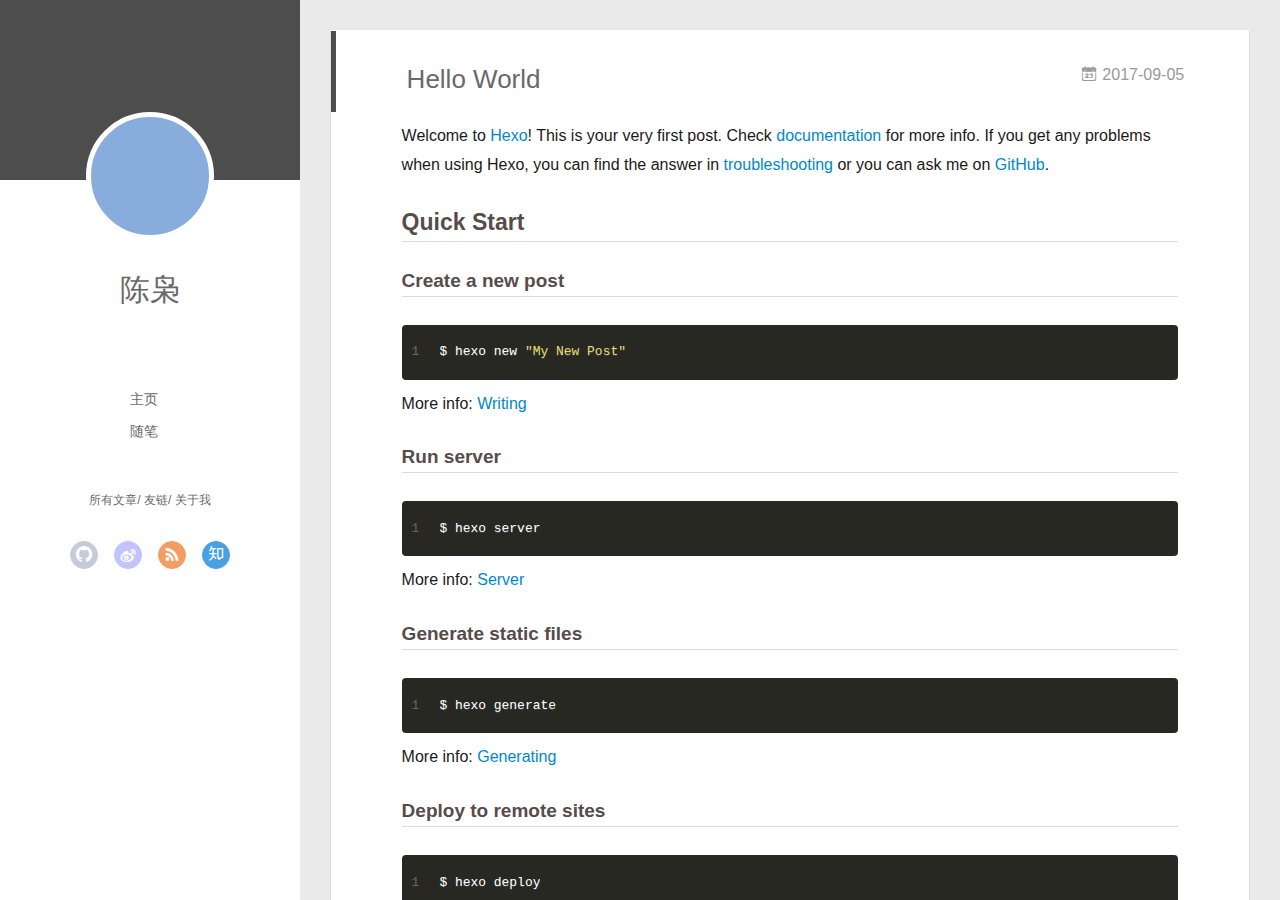
==== index.html @ 520790b5 "Site updated: 2017-09-05 15:45:28" ====
<!DOCTYPE html>
<html>
<head>
  <meta charset="utf-8">
  
  <meta name="renderer" content="webkit">
  <meta http-equiv="X-UA-Compatible" content="IE=edge" >
  <link rel="dns-prefetch" href="http://yoursite.com">
  <title>chenx</title>
  <meta name="viewport" content="width=device-width, initial-scale=1, maximum-scale=1">
  <meta name="description" content="我觉得陈其应该是一个孤儿吧">
<meta property="og:type" content="website">
<meta property="og:title" content="chenx">
<meta property="og:url" content="http://yoursite.com/index.html">
<meta property="og:site_name" content="chenx">
<meta property="og:description" content="我觉得陈其应该是一个孤儿吧">
<meta property="og:locale" content="zh-Hans">
<meta name="twitter:card" content="summary">
<meta name="twitter:title" content="chenx">
<meta name="twitter:description" content="我觉得陈其应该是一个孤儿吧">
  
    <link rel="alternative" href="/atom.xml" title="chenx" type="application/atom+xml">
  
  
    <link rel="icon" href="/favicon.png">
  
  <link rel="stylesheet" type="text/css" href="/./main.507b3a.css">
  <style type="text/css">
  
    #container.show {
      background: linear-gradient(200deg,#a0cfe4,#e8c37e);
    }
  </style>
  

  

</head>

<body>
  <div id="container" q-class="show:isCtnShow">
    <canvas id="anm-canvas" class="anm-canvas"></canvas>
    <div class="left-col" q-class="show:isShow">
      
<div class="overlay" style="background: #4d4d4d"></div>
<div class="intrude-less">
	<header id="header" class="inner">
		<a href="" class="profilepic">
			<img src="" class="js-avatar">
		</a>
		<hgroup>
		  <h1 class="header-author"><a href="">陈枭</a></h1>
		</hgroup>
		

		<nav class="header-menu">
			<ul>
			
				<li><a href="/">主页</a></li>
	        
				<li><a href="/tags/随笔/">随笔</a></li>
	        
			</ul>
		</nav>
		<nav class="header-smart-menu">
    		
    			
    			<a q-on="click: openSlider(e, 'innerArchive')" href="javascript:void(0)">所有文章</a>
    			
            
    			
    			<a q-on="click: openSlider(e, 'friends')" href="javascript:void(0)">友链</a>
    			
            
    			
    			<a q-on="click: openSlider(e, 'aboutme')" href="javascript:void(0)">关于我</a>
    			
            
		</nav>
		<nav class="header-nav">
			<div class="social">
				
					<a class="github" target="_blank" href="#" title="github"><i class="icon-github"></i></a>
		        
					<a class="weibo" target="_blank" href="#" title="weibo"><i class="icon-weibo"></i></a>
		        
					<a class="rss" target="_blank" href="#" title="rss"><i class="icon-rss"></i></a>
		        
					<a class="zhihu" target="_blank" href="#" title="zhihu"><i class="icon-zhihu"></i></a>
		        
			</div>
		</nav>
	</header>		
</div>

    </div>
    <div class="mid-col" q-class="show:isShow,hide:isShow|isFalse">
      
<nav id="mobile-nav">
  	<div class="overlay js-overlay" style="background: #4d4d4d"></div>
	<div class="btnctn js-mobile-btnctn">
  		<div class="slider-trigger list" q-on="click: openSlider(e)"><i class="icon icon-sort"></i></div>
	</div>
	<div class="intrude-less">
		<header id="header" class="inner">
			<div class="profilepic">
				<img src="" class="js-avatar">
			</div>
			<hgroup>
			  <h1 class="header-author js-header-author">陈枭</h1>
			</hgroup>
			
			
			
				
			
				
			
			
			
			<nav class="header-nav">
				<div class="social">
					
						<a class="github" target="_blank" href="#" title="github"><i class="icon-github"></i></a>
			        
						<a class="weibo" target="_blank" href="#" title="weibo"><i class="icon-weibo"></i></a>
			        
						<a class="rss" target="_blank" href="#" title="rss"><i class="icon-rss"></i></a>
			        
						<a class="zhihu" target="_blank" href="#" title="zhihu"><i class="icon-zhihu"></i></a>
			        
				</div>
			</nav>

			<nav class="header-menu js-header-menu">
				<ul style="width: 50%">
				
				
					<li style="width: 50%"><a href="/">主页</a></li>
		        
					<li style="width: 50%"><a href="/tags/随笔/">随笔</a></li>
		        
				</ul>
			</nav>
		</header>				
	</div>
	<div class="mobile-mask" style="display:none" q-show="isShow"></div>
</nav>

      <div id="wrapper" class="body-wrap">
        <div class="menu-l">
          <div class="canvas-wrap">
            <canvas data-colors="#eaeaea" data-sectionHeight="100" data-contentId="js-content" id="myCanvas1" class="anm-canvas"></canvas>
          </div>
          <div id="js-content" class="content-ll">
            
  
    <article id="post-hello-world" class="article article-type-post  article-index" itemscope itemprop="blogPost">
  <div class="article-inner">
    
      <header class="article-header">
        
  
    <h1 itemprop="name">
      <a class="article-title" href="/2017/09/05/hello-world/">Hello World</a>
    </h1>
  

        
        <a href="/2017/09/05/hello-world/" class="archive-article-date">
  	<time datetime="2017-09-05T05:32:25.807Z" itemprop="datePublished"><i class="icon-calendar icon"></i>2017-09-05</time>
</a>
        
      </header>
    
    <div class="article-entry" itemprop="articleBody">
      
        <p>Welcome to <a href="https://hexo.io/" target="_blank" rel="external">Hexo</a>! This is your very first post. Check <a href="https://hexo.io/docs/" target="_blank" rel="external">documentation</a> for more info. If you get any problems when using Hexo, you can find the answer in <a href="https://hexo.io/docs/troubleshooting.html" target="_blank" rel="external">troubleshooting</a> or you can ask me on <a href="https://github.com/hexojs/hexo/issues" target="_blank" rel="external">GitHub</a>.</p>
<h2 id="Quick-Start"><a href="#Quick-Start" class="headerlink" title="Quick Start"></a>Quick Start</h2><h3 id="Create-a-new-post"><a href="#Create-a-new-post" class="headerlink" title="Create a new post"></a>Create a new post</h3><figure class="highlight bash"><table><tr><td class="gutter"><pre><div class="line">1</div></pre></td><td class="code"><pre><div class="line">$ hexo new <span class="string">"My New Post"</span></div></pre></td></tr></table></figure>
<p>More info: <a href="https://hexo.io/docs/writing.html" target="_blank" rel="external">Writing</a></p>
<h3 id="Run-server"><a href="#Run-server" class="headerlink" title="Run server"></a>Run server</h3><figure class="highlight bash"><table><tr><td class="gutter"><pre><div class="line">1</div></pre></td><td class="code"><pre><div class="line">$ hexo server</div></pre></td></tr></table></figure>
<p>More info: <a href="https://hexo.io/docs/server.html" target="_blank" rel="external">Server</a></p>
<h3 id="Generate-static-files"><a href="#Generate-static-files" class="headerlink" title="Generate static files"></a>Generate static files</h3><figure class="highlight bash"><table><tr><td class="gutter"><pre><div class="line">1</div></pre></td><td class="code"><pre><div class="line">$ hexo generate</div></pre></td></tr></table></figure>
<p>More info: <a href="https://hexo.io/docs/generating.html" target="_blank" rel="external">Generating</a></p>
<h3 id="Deploy-to-remote-sites"><a href="#Deploy-to-remote-sites" class="headerlink" title="Deploy to remote sites"></a>Deploy to remote sites</h3><figure class="highlight bash"><table><tr><td class="gutter"><pre><div class="line">1</div></pre></td><td class="code"><pre><div class="line">$ hexo deploy</div></pre></td></tr></table></figure>
<p>More info: <a href="https://hexo.io/docs/deployment.html" target="_blank" rel="external">Deployment</a></p>

      

      
    </div>
    <div class="article-info article-info-index">
      
      
      

      
        <p class="article-more-link">
          <a class="article-more-a" href="/2017/09/05/hello-world/">展开全文 >></a>
        </p>
      

      
      <div class="clearfix"></div>
    </div>
  </div>
</article>

<aside class="wrap-side-operation">
    <div class="mod-side-operation">
        
        <div class="jump-container" id="js-jump-container" style="display:none;">
            <a href="javascript:void(0)" class="mod-side-operation__jump-to-top">
                <i class="icon-font icon-back"></i>
            </a>
            <div id="js-jump-plan-container" class="jump-plan-container" style="top: -11px;">
                <i class="icon-font icon-plane jump-plane"></i>
            </div>
        </div>
        
        
    </div>
</aside>




  
  


          </div>
        </div>
      </div>
      <footer id="footer">
  <div class="outer">
    <div id="footer-info">
    	<div class="footer-left">
    		&copy; 2017 陈枭
    	</div>
      	<div class="footer-right">
      		<a href="http://hexo.io/" target="_blank">Hexo</a>  Theme <a href="https://github.com/litten/hexo-theme-yilia" target="_blank">Yilia</a> by Litten
      	</div>
    </div>
  </div>
</footer>
    </div>
    <script>
	var yiliaConfig = {
		mathjax: false,
		isHome: true,
		isPost: false,
		isArchive: false,
		isTag: false,
		isCategory: false,
		open_in_new: false,
		toc_hide_index: true,
		root: "/",
		innerArchive: true,
		showTags: false
	}
</script>

<script>!function(t){function n(e){if(r[e])return r[e].exports;var i=r[e]={exports:{},id:e,loaded:!1};return t[e].call(i.exports,i,i.exports,n),i.loaded=!0,i.exports}var r={};n.m=t,n.c=r,n.p="./",n(0)}([function(t,n,r){r(195),t.exports=r(191)},function(t,n,r){var e=r(3),i=r(52),o=r(27),u=r(28),c=r(53),f="prototype",a=function(t,n,r){var s,l,h,v,p=t&a.F,d=t&a.G,y=t&a.S,g=t&a.P,b=t&a.B,m=d?e:y?e[n]||(e[n]={}):(e[n]||{})[f],x=d?i:i[n]||(i[n]={}),w=x[f]||(x[f]={});d&&(r=n);for(s in r)l=!p&&m&&void 0!==m[s],h=(l?m:r)[s],v=b&&l?c(h,e):g&&"function"==typeof h?c(Function.call,h):h,m&&u(m,s,h,t&a.U),x[s]!=h&&o(x,s,v),g&&w[s]!=h&&(w[s]=h)};e.core=i,a.F=1,a.G=2,a.S=4,a.P=8,a.B=16,a.W=32,a.U=64,a.R=128,t.exports=a},function(t,n,r){var e=r(6);t.exports=function(t){if(!e(t))throw TypeError(t+" is not an object!");return t}},function(t,n){var r=t.exports="undefined"!=typeof window&&window.Math==Math?window:"undefined"!=typeof self&&self.Math==Math?self:Function("return this")();"number"==typeof __g&&(__g=r)},function(t,n){t.exports=function(t){try{return!!t()}catch(t){return!0}}},function(t,n){var r=t.exports="undefined"!=typeof window&&window.Math==Math?window:"undefined"!=typeof self&&self.Math==Math?self:Function("return this")();"number"==typeof __g&&(__g=r)},function(t,n){t.exports=function(t){return"object"==typeof t?null!==t:"function"==typeof t}},function(t,n,r){var e=r(126)("wks"),i=r(76),o=r(3).Symbol,u="function"==typeof o;(t.exports=function(t){return e[t]||(e[t]=u&&o[t]||(u?o:i)("Symbol."+t))}).store=e},function(t,n){var r={}.hasOwnProperty;t.exports=function(t,n){return r.call(t,n)}},function(t,n,r){var e=r(94),i=r(33);t.exports=function(t){return e(i(t))}},function(t,n,r){t.exports=!r(4)(function(){return 7!=Object.defineProperty({},"a",{get:function(){return 7}}).a})},function(t,n,r){var e=r(2),i=r(167),o=r(50),u=Object.defineProperty;n.f=r(10)?Object.defineProperty:function(t,n,r){if(e(t),n=o(n,!0),e(r),i)try{return u(t,n,r)}catch(t){}if("get"in r||"set"in r)throw TypeError("Accessors not supported!");return"value"in r&&(t[n]=r.value),t}},function(t,n,r){t.exports=!r(18)(function(){return 7!=Object.defineProperty({},"a",{get:function(){return 7}}).a})},function(t,n,r){var e=r(14),i=r(22);t.exports=r(12)?function(t,n,r){return e.f(t,n,i(1,r))}:function(t,n,r){return t[n]=r,t}},function(t,n,r){var e=r(20),i=r(58),o=r(42),u=Object.defineProperty;n.f=r(12)?Object.defineProperty:function(t,n,r){if(e(t),n=o(n,!0),e(r),i)try{return u(t,n,r)}catch(t){}if("get"in r||"set"in r)throw TypeError("Accessors not supported!");return"value"in r&&(t[n]=r.value),t}},function(t,n,r){var e=r(40)("wks"),i=r(23),o=r(5).Symbol,u="function"==typeof o;(t.exports=function(t){return e[t]||(e[t]=u&&o[t]||(u?o:i)("Symbol."+t))}).store=e},function(t,n,r){var e=r(67),i=Math.min;t.exports=function(t){return t>0?i(e(t),9007199254740991):0}},function(t,n,r){var e=r(46);t.exports=function(t){return Object(e(t))}},function(t,n){t.exports=function(t){try{return!!t()}catch(t){return!0}}},function(t,n,r){var e=r(63),i=r(34);t.exports=Object.keys||function(t){return e(t,i)}},function(t,n,r){var e=r(21);t.exports=function(t){if(!e(t))throw TypeError(t+" is not an object!");return t}},function(t,n){t.exports=function(t){return"object"==typeof t?null!==t:"function"==typeof t}},function(t,n){t.exports=function(t,n){return{enumerable:!(1&t),configurable:!(2&t),writable:!(4&t),value:n}}},function(t,n){var r=0,e=Math.random();t.exports=function(t){return"Symbol(".concat(void 0===t?"":t,")_",(++r+e).toString(36))}},function(t,n){var r={}.hasOwnProperty;t.exports=function(t,n){return r.call(t,n)}},function(t,n){var r=t.exports={version:"2.4.0"};"number"==typeof __e&&(__e=r)},function(t,n){t.exports=function(t){if("function"!=typeof t)throw TypeError(t+" is not a function!");return t}},function(t,n,r){var e=r(11),i=r(66);t.exports=r(10)?function(t,n,r){return e.f(t,n,i(1,r))}:function(t,n,r){return t[n]=r,t}},function(t,n,r){var e=r(3),i=r(27),o=r(24),u=r(76)("src"),c="toString",f=Function[c],a=(""+f).split(c);r(52).inspectSource=function(t){return f.call(t)},(t.exports=function(t,n,r,c){var f="function"==typeof r;f&&(o(r,"name")||i(r,"name",n)),t[n]!==r&&(f&&(o(r,u)||i(r,u,t[n]?""+t[n]:a.join(String(n)))),t===e?t[n]=r:c?t[n]?t[n]=r:i(t,n,r):(delete t[n],i(t,n,r)))})(Function.prototype,c,function(){return"function"==typeof this&&this[u]||f.call(this)})},function(t,n,r){var e=r(1),i=r(4),o=r(46),u=function(t,n,r,e){var i=String(o(t)),u="<"+n;return""!==r&&(u+=" "+r+'="'+String(e).replace(/"/g,"&quot;")+'"'),u+">"+i+"</"+n+">"};t.exports=function(t,n){var r={};r[t]=n(u),e(e.P+e.F*i(function(){var n=""[t]('"');return n!==n.toLowerCase()||n.split('"').length>3}),"String",r)}},function(t,n,r){var e=r(115),i=r(46);t.exports=function(t){return e(i(t))}},function(t,n,r){var e=r(116),i=r(66),o=r(30),u=r(50),c=r(24),f=r(167),a=Object.getOwnPropertyDescriptor;n.f=r(10)?a:function(t,n){if(t=o(t),n=u(n,!0),f)try{return a(t,n)}catch(t){}if(c(t,n))return i(!e.f.call(t,n),t[n])}},function(t,n,r){var e=r(24),i=r(17),o=r(145)("IE_PROTO"),u=Object.prototype;t.exports=Object.getPrototypeOf||function(t){return t=i(t),e(t,o)?t[o]:"function"==typeof t.constructor&&t instanceof t.constructor?t.constructor.prototype:t instanceof Object?u:null}},function(t,n){t.exports=function(t){if(void 0==t)throw TypeError("Can't call method on  "+t);return t}},function(t,n){t.exports="constructor,hasOwnProperty,isPrototypeOf,propertyIsEnumerable,toLocaleString,toString,valueOf".split(",")},function(t,n){t.exports={}},function(t,n){t.exports=!0},function(t,n){n.f={}.propertyIsEnumerable},function(t,n,r){var e=r(14).f,i=r(8),o=r(15)("toStringTag");t.exports=function(t,n,r){t&&!i(t=r?t:t.prototype,o)&&e(t,o,{configurable:!0,value:n})}},function(t,n,r){var e=r(40)("keys"),i=r(23);t.exports=function(t){return e[t]||(e[t]=i(t))}},function(t,n,r){var e=r(5),i="__core-js_shared__",o=e[i]||(e[i]={});t.exports=function(t){return o[t]||(o[t]={})}},function(t,n){var r=Math.ceil,e=Math.floor;t.exports=function(t){return isNaN(t=+t)?0:(t>0?e:r)(t)}},function(t,n,r){var e=r(21);t.exports=function(t,n){if(!e(t))return t;var r,i;if(n&&"function"==typeof(r=t.toString)&&!e(i=r.call(t)))return i;if("function"==typeof(r=t.valueOf)&&!e(i=r.call(t)))return i;if(!n&&"function"==typeof(r=t.toString)&&!e(i=r.call(t)))return i;throw TypeError("Can't convert object to primitive value")}},function(t,n,r){var e=r(5),i=r(25),o=r(36),u=r(44),c=r(14).f;t.exports=function(t){var n=i.Symbol||(i.Symbol=o?{}:e.Symbol||{});"_"==t.charAt(0)||t in n||c(n,t,{value:u.f(t)})}},function(t,n,r){n.f=r(15)},function(t,n){var r={}.toString;t.exports=function(t){return r.call(t).slice(8,-1)}},function(t,n){t.exports=function(t){if(void 0==t)throw TypeError("Can't call method on  "+t);return t}},function(t,n,r){var e=r(4);t.exports=function(t,n){return!!t&&e(function(){n?t.call(null,function(){},1):t.call(null)})}},function(t,n,r){var e=r(53),i=r(115),o=r(17),u=r(16),c=r(203);t.exports=function(t,n){var r=1==t,f=2==t,a=3==t,s=4==t,l=6==t,h=5==t||l,v=n||c;return function(n,c,p){for(var d,y,g=o(n),b=i(g),m=e(c,p,3),x=u(b.length),w=0,S=r?v(n,x):f?v(n,0):void 0;x>w;w++)if((h||w in b)&&(d=b[w],y=m(d,w,g),t))if(r)S[w]=y;else if(y)switch(t){case 3:return!0;case 5:return d;case 6:return w;case 2:S.push(d)}else if(s)return!1;return l?-1:a||s?s:S}}},function(t,n,r){var e=r(1),i=r(52),o=r(4);t.exports=function(t,n){var r=(i.Object||{})[t]||Object[t],u={};u[t]=n(r),e(e.S+e.F*o(function(){r(1)}),"Object",u)}},function(t,n,r){var e=r(6);t.exports=function(t,n){if(!e(t))return t;var r,i;if(n&&"function"==typeof(r=t.toString)&&!e(i=r.call(t)))return i;if("function"==typeof(r=t.valueOf)&&!e(i=r.call(t)))return i;if(!n&&"function"==typeof(r=t.toString)&&!e(i=r.call(t)))return i;throw TypeError("Can't convert object to primitive value")}},function(t,n,r){var e=r(5),i=r(25),o=r(91),u=r(13),c="prototype",f=function(t,n,r){var a,s,l,h=t&f.F,v=t&f.G,p=t&f.S,d=t&f.P,y=t&f.B,g=t&f.W,b=v?i:i[n]||(i[n]={}),m=b[c],x=v?e:p?e[n]:(e[n]||{})[c];v&&(r=n);for(a in r)(s=!h&&x&&void 0!==x[a])&&a in b||(l=s?x[a]:r[a],b[a]=v&&"function"!=typeof x[a]?r[a]:y&&s?o(l,e):g&&x[a]==l?function(t){var n=function(n,r,e){if(this instanceof t){switch(arguments.length){case 0:return new t;case 1:return new t(n);case 2:return new t(n,r)}return new t(n,r,e)}return t.apply(this,arguments)};return n[c]=t[c],n}(l):d&&"function"==typeof l?o(Function.call,l):l,d&&((b.virtual||(b.virtual={}))[a]=l,t&f.R&&m&&!m[a]&&u(m,a,l)))};f.F=1,f.G=2,f.S=4,f.P=8,f.B=16,f.W=32,f.U=64,f.R=128,t.exports=f},function(t,n){var r=t.exports={version:"2.4.0"};"number"==typeof __e&&(__e=r)},function(t,n,r){var e=r(26);t.exports=function(t,n,r){if(e(t),void 0===n)return t;switch(r){case 1:return function(r){return t.call(n,r)};case 2:return function(r,e){return t.call(n,r,e)};case 3:return function(r,e,i){return t.call(n,r,e,i)}}return function(){return t.apply(n,arguments)}}},function(t,n,r){var e=r(183),i=r(1),o=r(126)("metadata"),u=o.store||(o.store=new(r(186))),c=function(t,n,r){var i=u.get(t);if(!i){if(!r)return;u.set(t,i=new e)}var o=i.get(n);if(!o){if(!r)return;i.set(n,o=new e)}return o},f=function(t,n,r){var e=c(n,r,!1);return void 0!==e&&e.has(t)},a=function(t,n,r){var e=c(n,r,!1);return void 0===e?void 0:e.get(t)},s=function(t,n,r,e){c(r,e,!0).set(t,n)},l=function(t,n){var r=c(t,n,!1),e=[];return r&&r.forEach(function(t,n){e.push(n)}),e},h=function(t){return void 0===t||"symbol"==typeof t?t:String(t)},v=function(t){i(i.S,"Reflect",t)};t.exports={store:u,map:c,has:f,get:a,set:s,keys:l,key:h,exp:v}},function(t,n,r){"use strict";if(r(10)){var e=r(69),i=r(3),o=r(4),u=r(1),c=r(127),f=r(152),a=r(53),s=r(68),l=r(66),h=r(27),v=r(73),p=r(67),d=r(16),y=r(75),g=r(50),b=r(24),m=r(180),x=r(114),w=r(6),S=r(17),_=r(137),O=r(70),E=r(32),P=r(71).f,j=r(154),F=r(76),M=r(7),A=r(48),N=r(117),T=r(146),I=r(155),k=r(80),L=r(123),R=r(74),C=r(130),D=r(160),U=r(11),W=r(31),G=U.f,B=W.f,V=i.RangeError,z=i.TypeError,q=i.Uint8Array,K="ArrayBuffer",J="Shared"+K,Y="BYTES_PER_ELEMENT",H="prototype",$=Array[H],X=f.ArrayBuffer,Q=f.DataView,Z=A(0),tt=A(2),nt=A(3),rt=A(4),et=A(5),it=A(6),ot=N(!0),ut=N(!1),ct=I.values,ft=I.keys,at=I.entries,st=$.lastIndexOf,lt=$.reduce,ht=$.reduceRight,vt=$.join,pt=$.sort,dt=$.slice,yt=$.toString,gt=$.toLocaleString,bt=M("iterator"),mt=M("toStringTag"),xt=F("typed_constructor"),wt=F("def_constructor"),St=c.CONSTR,_t=c.TYPED,Ot=c.VIEW,Et="Wrong length!",Pt=A(1,function(t,n){return Tt(T(t,t[wt]),n)}),jt=o(function(){return 1===new q(new Uint16Array([1]).buffer)[0]}),Ft=!!q&&!!q[H].set&&o(function(){new q(1).set({})}),Mt=function(t,n){if(void 0===t)throw z(Et);var r=+t,e=d(t);if(n&&!m(r,e))throw V(Et);return e},At=function(t,n){var r=p(t);if(r<0||r%n)throw V("Wrong offset!");return r},Nt=function(t){if(w(t)&&_t in t)return t;throw z(t+" is not a typed array!")},Tt=function(t,n){if(!(w(t)&&xt in t))throw z("It is not a typed array constructor!");return new t(n)},It=function(t,n){return kt(T(t,t[wt]),n)},kt=function(t,n){for(var r=0,e=n.length,i=Tt(t,e);e>r;)i[r]=n[r++];return i},Lt=function(t,n,r){G(t,n,{get:function(){return this._d[r]}})},Rt=function(t){var n,r,e,i,o,u,c=S(t),f=arguments.length,s=f>1?arguments[1]:void 0,l=void 0!==s,h=j(c);if(void 0!=h&&!_(h)){for(u=h.call(c),e=[],n=0;!(o=u.next()).done;n++)e.push(o.value);c=e}for(l&&f>2&&(s=a(s,arguments[2],2)),n=0,r=d(c.length),i=Tt(this,r);r>n;n++)i[n]=l?s(c[n],n):c[n];return i},Ct=function(){for(var t=0,n=arguments.length,r=Tt(this,n);n>t;)r[t]=arguments[t++];return r},Dt=!!q&&o(function(){gt.call(new q(1))}),Ut=function(){return gt.apply(Dt?dt.call(Nt(this)):Nt(this),arguments)},Wt={copyWithin:function(t,n){return D.call(Nt(this),t,n,arguments.length>2?arguments[2]:void 0)},every:function(t){return rt(Nt(this),t,arguments.length>1?arguments[1]:void 0)},fill:function(t){return C.apply(Nt(this),arguments)},filter:function(t){return It(this,tt(Nt(this),t,arguments.length>1?arguments[1]:void 0))},find:function(t){return et(Nt(this),t,arguments.length>1?arguments[1]:void 0)},findIndex:function(t){return it(Nt(this),t,arguments.length>1?arguments[1]:void 0)},forEach:function(t){Z(Nt(this),t,arguments.length>1?arguments[1]:void 0)},indexOf:function(t){return ut(Nt(this),t,arguments.length>1?arguments[1]:void 0)},includes:function(t){return ot(Nt(this),t,arguments.length>1?arguments[1]:void 0)},join:function(t){return vt.apply(Nt(this),arguments)},lastIndexOf:function(t){return st.apply(Nt(this),arguments)},map:function(t){return Pt(Nt(this),t,arguments.length>1?arguments[1]:void 0)},reduce:function(t){return lt.apply(Nt(this),arguments)},reduceRight:function(t){return ht.apply(Nt(this),arguments)},reverse:function(){for(var t,n=this,r=Nt(n).length,e=Math.floor(r/2),i=0;i<e;)t=n[i],n[i++]=n[--r],n[r]=t;return n},some:function(t){return nt(Nt(this),t,arguments.length>1?arguments[1]:void 0)},sort:function(t){return pt.call(Nt(this),t)},subarray:function(t,n){var r=Nt(this),e=r.length,i=y(t,e);return new(T(r,r[wt]))(r.buffer,r.byteOffset+i*r.BYTES_PER_ELEMENT,d((void 0===n?e:y(n,e))-i))}},Gt=function(t,n){return It(this,dt.call(Nt(this),t,n))},Bt=function(t){Nt(this);var n=At(arguments[1],1),r=this.length,e=S(t),i=d(e.length),o=0;if(i+n>r)throw V(Et);for(;o<i;)this[n+o]=e[o++]},Vt={entries:function(){return at.call(Nt(this))},keys:function(){return ft.call(Nt(this))},values:function(){return ct.call(Nt(this))}},zt=function(t,n){return w(t)&&t[_t]&&"symbol"!=typeof n&&n in t&&String(+n)==String(n)},qt=function(t,n){return zt(t,n=g(n,!0))?l(2,t[n]):B(t,n)},Kt=function(t,n,r){return!(zt(t,n=g(n,!0))&&w(r)&&b(r,"value"))||b(r,"get")||b(r,"set")||r.configurable||b(r,"writable")&&!r.writable||b(r,"enumerable")&&!r.enumerable?G(t,n,r):(t[n]=r.value,t)};St||(W.f=qt,U.f=Kt),u(u.S+u.F*!St,"Object",{getOwnPropertyDescriptor:qt,defineProperty:Kt}),o(function(){yt.call({})})&&(yt=gt=function(){return vt.call(this)});var Jt=v({},Wt);v(Jt,Vt),h(Jt,bt,Vt.values),v(Jt,{slice:Gt,set:Bt,constructor:function(){},toString:yt,toLocaleString:Ut}),Lt(Jt,"buffer","b"),Lt(Jt,"byteOffset","o"),Lt(Jt,"byteLength","l"),Lt(Jt,"length","e"),G(Jt,mt,{get:function(){return this[_t]}}),t.exports=function(t,n,r,f){f=!!f;var a=t+(f?"Clamped":"")+"Array",l="Uint8Array"!=a,v="get"+t,p="set"+t,y=i[a],g=y||{},b=y&&E(y),m=!y||!c.ABV,S={},_=y&&y[H],j=function(t,r){var e=t._d;return e.v[v](r*n+e.o,jt)},F=function(t,r,e){var i=t._d;f&&(e=(e=Math.round(e))<0?0:e>255?255:255&e),i.v[p](r*n+i.o,e,jt)},M=function(t,n){G(t,n,{get:function(){return j(this,n)},set:function(t){return F(this,n,t)},enumerable:!0})};m?(y=r(function(t,r,e,i){s(t,y,a,"_d");var o,u,c,f,l=0,v=0;if(w(r)){if(!(r instanceof X||(f=x(r))==K||f==J))return _t in r?kt(y,r):Rt.call(y,r);o=r,v=At(e,n);var p=r.byteLength;if(void 0===i){if(p%n)throw V(Et);if((u=p-v)<0)throw V(Et)}else if((u=d(i)*n)+v>p)throw V(Et);c=u/n}else c=Mt(r,!0),u=c*n,o=new X(u);for(h(t,"_d",{b:o,o:v,l:u,e:c,v:new Q(o)});l<c;)M(t,l++)}),_=y[H]=O(Jt),h(_,"constructor",y)):L(function(t){new y(null),new y(t)},!0)||(y=r(function(t,r,e,i){s(t,y,a);var o;return w(r)?r instanceof X||(o=x(r))==K||o==J?void 0!==i?new g(r,At(e,n),i):void 0!==e?new g(r,At(e,n)):new g(r):_t in r?kt(y,r):Rt.call(y,r):new g(Mt(r,l))}),Z(b!==Function.prototype?P(g).concat(P(b)):P(g),function(t){t in y||h(y,t,g[t])}),y[H]=_,e||(_.constructor=y));var A=_[bt],N=!!A&&("values"==A.name||void 0==A.name),T=Vt.values;h(y,xt,!0),h(_,_t,a),h(_,Ot,!0),h(_,wt,y),(f?new y(1)[mt]==a:mt in _)||G(_,mt,{get:function(){return a}}),S[a]=y,u(u.G+u.W+u.F*(y!=g),S),u(u.S,a,{BYTES_PER_ELEMENT:n,from:Rt,of:Ct}),Y in _||h(_,Y,n),u(u.P,a,Wt),R(a),u(u.P+u.F*Ft,a,{set:Bt}),u(u.P+u.F*!N,a,Vt),u(u.P+u.F*(_.toString!=yt),a,{toString:yt}),u(u.P+u.F*o(function(){new y(1).slice()}),a,{slice:Gt}),u(u.P+u.F*(o(function(){return[1,2].toLocaleString()!=new y([1,2]).toLocaleString()})||!o(function(){_.toLocaleString.call([1,2])})),a,{toLocaleString:Ut}),k[a]=N?A:T,e||N||h(_,bt,T)}}else t.exports=function(){}},function(t,n){var r={}.toString;t.exports=function(t){return r.call(t).slice(8,-1)}},function(t,n,r){var e=r(21),i=r(5).document,o=e(i)&&e(i.createElement);t.exports=function(t){return o?i.createElement(t):{}}},function(t,n,r){t.exports=!r(12)&&!r(18)(function(){return 7!=Object.defineProperty(r(57)("div"),"a",{get:function(){return 7}}).a})},function(t,n,r){"use strict";var e=r(36),i=r(51),o=r(64),u=r(13),c=r(8),f=r(35),a=r(96),s=r(38),l=r(103),h=r(15)("iterator"),v=!([].keys&&"next"in[].keys()),p="keys",d="values",y=function(){return this};t.exports=function(t,n,r,g,b,m,x){a(r,n,g);var w,S,_,O=function(t){if(!v&&t in F)return F[t];switch(t){case p:case d:return function(){return new r(this,t)}}return function(){return new r(this,t)}},E=n+" Iterator",P=b==d,j=!1,F=t.prototype,M=F[h]||F["@@iterator"]||b&&F[b],A=M||O(b),N=b?P?O("entries"):A:void 0,T="Array"==n?F.entries||M:M;if(T&&(_=l(T.call(new t)))!==Object.prototype&&(s(_,E,!0),e||c(_,h)||u(_,h,y)),P&&M&&M.name!==d&&(j=!0,A=function(){return M.call(this)}),e&&!x||!v&&!j&&F[h]||u(F,h,A),f[n]=A,f[E]=y,b)if(w={values:P?A:O(d),keys:m?A:O(p),entries:N},x)for(S in w)S in F||o(F,S,w[S]);else i(i.P+i.F*(v||j),n,w);return w}},function(t,n,r){var e=r(20),i=r(100),o=r(34),u=r(39)("IE_PROTO"),c=function(){},f="prototype",a=function(){var t,n=r(57)("iframe"),e=o.length;for(n.style.display="none",r(93).appendChild(n),n.src="javascript:",t=n.contentWindow.document,t.open(),t.write("<script>document.F=Object<\/script>"),t.close(),a=t.F;e--;)delete a[f][o[e]];return a()};t.exports=Object.create||function(t,n){var r;return null!==t?(c[f]=e(t),r=new c,c[f]=null,r[u]=t):r=a(),void 0===n?r:i(r,n)}},function(t,n,r){var e=r(63),i=r(34).concat("length","prototype");n.f=Object.getOwnPropertyNames||function(t){return e(t,i)}},function(t,n){n.f=Object.getOwnPropertySymbols},function(t,n,r){var e=r(8),i=r(9),o=r(90)(!1),u=r(39)("IE_PROTO");t.exports=function(t,n){var r,c=i(t),f=0,a=[];for(r in c)r!=u&&e(c,r)&&a.push(r);for(;n.length>f;)e(c,r=n[f++])&&(~o(a,r)||a.push(r));return a}},function(t,n,r){t.exports=r(13)},function(t,n,r){var e=r(76)("meta"),i=r(6),o=r(24),u=r(11).f,c=0,f=Object.isExtensible||function(){return!0},a=!r(4)(function(){return f(Object.preventExtensions({}))}),s=function(t){u(t,e,{value:{i:"O"+ ++c,w:{}}})},l=function(t,n){if(!i(t))return"symbol"==typeof t?t:("string"==typeof t?"S":"P")+t;if(!o(t,e)){if(!f(t))return"F";if(!n)return"E";s(t)}return t[e].i},h=function(t,n){if(!o(t,e)){if(!f(t))return!0;if(!n)return!1;s(t)}return t[e].w},v=function(t){return a&&p.NEED&&f(t)&&!o(t,e)&&s(t),t},p=t.exports={KEY:e,NEED:!1,fastKey:l,getWeak:h,onFreeze:v}},function(t,n){t.exports=function(t,n){return{enumerable:!(1&t),configurable:!(2&t),writable:!(4&t),value:n}}},function(t,n){var r=Math.ceil,e=Math.floor;t.exports=function(t){return isNaN(t=+t)?0:(t>0?e:r)(t)}},function(t,n){t.exports=function(t,n,r,e){if(!(t instanceof n)||void 0!==e&&e in t)throw TypeError(r+": incorrect invocation!");return t}},function(t,n){t.exports=!1},function(t,n,r){var e=r(2),i=r(173),o=r(133),u=r(145)("IE_PROTO"),c=function(){},f="prototype",a=function(){var t,n=r(132)("iframe"),e=o.length;for(n.style.display="none",r(135).appendChild(n),n.src="javascript:",t=n.contentWindow.document,t.open(),t.write("<script>document.F=Object<\/script>"),t.close(),a=t.F;e--;)delete a[f][o[e]];return a()};t.exports=Object.create||function(t,n){var r;return null!==t?(c[f]=e(t),r=new c,c[f]=null,r[u]=t):r=a(),void 0===n?r:i(r,n)}},function(t,n,r){var e=r(175),i=r(133).concat("length","prototype");n.f=Object.getOwnPropertyNames||function(t){return e(t,i)}},function(t,n,r){var e=r(175),i=r(133);t.exports=Object.keys||function(t){return e(t,i)}},function(t,n,r){var e=r(28);t.exports=function(t,n,r){for(var i in n)e(t,i,n[i],r);return t}},function(t,n,r){"use strict";var e=r(3),i=r(11),o=r(10),u=r(7)("species");t.exports=function(t){var n=e[t];o&&n&&!n[u]&&i.f(n,u,{configurable:!0,get:function(){return this}})}},function(t,n,r){var e=r(67),i=Math.max,o=Math.min;t.exports=function(t,n){return t=e(t),t<0?i(t+n,0):o(t,n)}},function(t,n){var r=0,e=Math.random();t.exports=function(t){return"Symbol(".concat(void 0===t?"":t,")_",(++r+e).toString(36))}},function(t,n,r){var e=r(33);t.exports=function(t){return Object(e(t))}},function(t,n,r){var e=r(7)("unscopables"),i=Array.prototype;void 0==i[e]&&r(27)(i,e,{}),t.exports=function(t){i[e][t]=!0}},function(t,n,r){var e=r(53),i=r(169),o=r(137),u=r(2),c=r(16),f=r(154),a={},s={},n=t.exports=function(t,n,r,l,h){var v,p,d,y,g=h?function(){return t}:f(t),b=e(r,l,n?2:1),m=0;if("function"!=typeof g)throw TypeError(t+" is not iterable!");if(o(g)){for(v=c(t.length);v>m;m++)if((y=n?b(u(p=t[m])[0],p[1]):b(t[m]))===a||y===s)return y}else for(d=g.call(t);!(p=d.next()).done;)if((y=i(d,b,p.value,n))===a||y===s)return y};n.BREAK=a,n.RETURN=s},function(t,n){t.exports={}},function(t,n,r){var e=r(11).f,i=r(24),o=r(7)("toStringTag");t.exports=function(t,n,r){t&&!i(t=r?t:t.prototype,o)&&e(t,o,{configurable:!0,value:n})}},function(t,n,r){var e=r(1),i=r(46),o=r(4),u=r(150),c="["+u+"]",f="​",a=RegExp("^"+c+c+"*"),s=RegExp(c+c+"*$"),l=function(t,n,r){var i={},c=o(function(){return!!u[t]()||f[t]()!=f}),a=i[t]=c?n(h):u[t];r&&(i[r]=a),e(e.P+e.F*c,"String",i)},h=l.trim=function(t,n){return t=String(i(t)),1&n&&(t=t.replace(a,"")),2&n&&(t=t.replace(s,"")),t};t.exports=l},function(t,n,r){t.exports={default:r(86),__esModule:!0}},function(t,n,r){t.exports={default:r(87),__esModule:!0}},function(t,n,r){"use strict";function e(t){return t&&t.__esModule?t:{default:t}}n.__esModule=!0;var i=r(84),o=e(i),u=r(83),c=e(u),f="function"==typeof c.default&&"symbol"==typeof o.default?function(t){return typeof t}:function(t){return t&&"function"==typeof c.default&&t.constructor===c.default&&t!==c.default.prototype?"symbol":typeof t};n.default="function"==typeof c.default&&"symbol"===f(o.default)?function(t){return void 0===t?"undefined":f(t)}:function(t){return t&&"function"==typeof c.default&&t.constructor===c.default&&t!==c.default.prototype?"symbol":void 0===t?"undefined":f(t)}},function(t,n,r){r(110),r(108),r(111),r(112),t.exports=r(25).Symbol},function(t,n,r){r(109),r(113),t.exports=r(44).f("iterator")},function(t,n){t.exports=function(t){if("function"!=typeof t)throw TypeError(t+" is not a function!");return t}},function(t,n){t.exports=function(){}},function(t,n,r){var e=r(9),i=r(106),o=r(105);t.exports=function(t){return function(n,r,u){var c,f=e(n),a=i(f.length),s=o(u,a);if(t&&r!=r){for(;a>s;)if((c=f[s++])!=c)return!0}else for(;a>s;s++)if((t||s in f)&&f[s]===r)return t||s||0;return!t&&-1}}},function(t,n,r){var e=r(88);t.exports=function(t,n,r){if(e(t),void 0===n)return t;switch(r){case 1:return function(r){return t.call(n,r)};case 2:return function(r,e){return t.call(n,r,e)};case 3:return function(r,e,i){return t.call(n,r,e,i)}}return function(){return t.apply(n,arguments)}}},function(t,n,r){var e=r(19),i=r(62),o=r(37);t.exports=function(t){var n=e(t),r=i.f;if(r)for(var u,c=r(t),f=o.f,a=0;c.length>a;)f.call(t,u=c[a++])&&n.push(u);return n}},function(t,n,r){t.exports=r(5).document&&document.documentElement},function(t,n,r){var e=r(56);t.exports=Object("z").propertyIsEnumerable(0)?Object:function(t){return"String"==e(t)?t.split(""):Object(t)}},function(t,n,r){var e=r(56);t.exports=Array.isArray||function(t){return"Array"==e(t)}},function(t,n,r){"use strict";var e=r(60),i=r(22),o=r(38),u={};r(13)(u,r(15)("iterator"),function(){return this}),t.exports=function(t,n,r){t.prototype=e(u,{next:i(1,r)}),o(t,n+" Iterator")}},function(t,n){t.exports=function(t,n){return{value:n,done:!!t}}},function(t,n,r){var e=r(19),i=r(9);t.exports=function(t,n){for(var r,o=i(t),u=e(o),c=u.length,f=0;c>f;)if(o[r=u[f++]]===n)return r}},function(t,n,r){var e=r(23)("meta"),i=r(21),o=r(8),u=r(14).f,c=0,f=Object.isExtensible||function(){return!0},a=!r(18)(function(){return f(Object.preventExtensions({}))}),s=function(t){u(t,e,{value:{i:"O"+ ++c,w:{}}})},l=function(t,n){if(!i(t))return"symbol"==typeof t?t:("string"==typeof t?"S":"P")+t;if(!o(t,e)){if(!f(t))return"F";if(!n)return"E";s(t)}return t[e].i},h=function(t,n){if(!o(t,e)){if(!f(t))return!0;if(!n)return!1;s(t)}return t[e].w},v=function(t){return a&&p.NEED&&f(t)&&!o(t,e)&&s(t),t},p=t.exports={KEY:e,NEED:!1,fastKey:l,getWeak:h,onFreeze:v}},function(t,n,r){var e=r(14),i=r(20),o=r(19);t.exports=r(12)?Object.defineProperties:function(t,n){i(t);for(var r,u=o(n),c=u.length,f=0;c>f;)e.f(t,r=u[f++],n[r]);return t}},function(t,n,r){var e=r(37),i=r(22),o=r(9),u=r(42),c=r(8),f=r(58),a=Object.getOwnPropertyDescriptor;n.f=r(12)?a:function(t,n){if(t=o(t),n=u(n,!0),f)try{return a(t,n)}catch(t){}if(c(t,n))return i(!e.f.call(t,n),t[n])}},function(t,n,r){var e=r(9),i=r(61).f,o={}.toString,u="object"==typeof window&&window&&Object.getOwnPropertyNames?Object.getOwnPropertyNames(window):[],c=function(t){try{return i(t)}catch(t){return u.slice()}};t.exports.f=function(t){return u&&"[object Window]"==o.call(t)?c(t):i(e(t))}},function(t,n,r){var e=r(8),i=r(77),o=r(39)("IE_PROTO"),u=Object.prototype;t.exports=Object.getPrototypeOf||function(t){return t=i(t),e(t,o)?t[o]:"function"==typeof t.constructor&&t instanceof t.constructor?t.constructor.prototype:t instanceof Object?u:null}},function(t,n,r){var e=r(41),i=r(33);t.exports=function(t){return function(n,r){var o,u,c=String(i(n)),f=e(r),a=c.length;return f<0||f>=a?t?"":void 0:(o=c.charCodeAt(f),o<55296||o>56319||f+1===a||(u=c.charCodeAt(f+1))<56320||u>57343?t?c.charAt(f):o:t?c.slice(f,f+2):u-56320+(o-55296<<10)+65536)}}},function(t,n,r){var e=r(41),i=Math.max,o=Math.min;t.exports=function(t,n){return t=e(t),t<0?i(t+n,0):o(t,n)}},function(t,n,r){var e=r(41),i=Math.min;t.exports=function(t){return t>0?i(e(t),9007199254740991):0}},function(t,n,r){"use strict";var e=r(89),i=r(97),o=r(35),u=r(9);t.exports=r(59)(Array,"Array",function(t,n){this._t=u(t),this._i=0,this._k=n},function(){var t=this._t,n=this._k,r=this._i++;return!t||r>=t.length?(this._t=void 0,i(1)):"keys"==n?i(0,r):"values"==n?i(0,t[r]):i(0,[r,t[r]])},"values"),o.Arguments=o.Array,e("keys"),e("values"),e("entries")},function(t,n){},function(t,n,r){"use strict";var e=r(104)(!0);r(59)(String,"String",function(t){this._t=String(t),this._i=0},function(){var t,n=this._t,r=this._i;return r>=n.length?{value:void 0,done:!0}:(t=e(n,r),this._i+=t.length,{value:t,done:!1})})},function(t,n,r){"use strict";var e=r(5),i=r(8),o=r(12),u=r(51),c=r(64),f=r(99).KEY,a=r(18),s=r(40),l=r(38),h=r(23),v=r(15),p=r(44),d=r(43),y=r(98),g=r(92),b=r(95),m=r(20),x=r(9),w=r(42),S=r(22),_=r(60),O=r(102),E=r(101),P=r(14),j=r(19),F=E.f,M=P.f,A=O.f,N=e.Symbol,T=e.JSON,I=T&&T.stringify,k="prototype",L=v("_hidden"),R=v("toPrimitive"),C={}.propertyIsEnumerable,D=s("symbol-registry"),U=s("symbols"),W=s("op-symbols"),G=Object[k],B="function"==typeof N,V=e.QObject,z=!V||!V[k]||!V[k].findChild,q=o&&a(function(){return 7!=_(M({},"a",{get:function(){return M(this,"a",{value:7}).a}})).a})?function(t,n,r){var e=F(G,n);e&&delete G[n],M(t,n,r),e&&t!==G&&M(G,n,e)}:M,K=function(t){var n=U[t]=_(N[k]);return n._k=t,n},J=B&&"symbol"==typeof N.iterator?function(t){return"symbol"==typeof t}:function(t){return t instanceof N},Y=function(t,n,r){return t===G&&Y(W,n,r),m(t),n=w(n,!0),m(r),i(U,n)?(r.enumerable?(i(t,L)&&t[L][n]&&(t[L][n]=!1),r=_(r,{enumerable:S(0,!1)})):(i(t,L)||M(t,L,S(1,{})),t[L][n]=!0),q(t,n,r)):M(t,n,r)},H=function(t,n){m(t);for(var r,e=g(n=x(n)),i=0,o=e.length;o>i;)Y(t,r=e[i++],n[r]);return t},$=function(t,n){return void 0===n?_(t):H(_(t),n)},X=function(t){var n=C.call(this,t=w(t,!0));return!(this===G&&i(U,t)&&!i(W,t))&&(!(n||!i(this,t)||!i(U,t)||i(this,L)&&this[L][t])||n)},Q=function(t,n){if(t=x(t),n=w(n,!0),t!==G||!i(U,n)||i(W,n)){var r=F(t,n);return!r||!i(U,n)||i(t,L)&&t[L][n]||(r.enumerable=!0),r}},Z=function(t){for(var n,r=A(x(t)),e=[],o=0;r.length>o;)i(U,n=r[o++])||n==L||n==f||e.push(n);return e},tt=function(t){for(var n,r=t===G,e=A(r?W:x(t)),o=[],u=0;e.length>u;)!i(U,n=e[u++])||r&&!i(G,n)||o.push(U[n]);return o};B||(N=function(){if(this instanceof N)throw TypeError("Symbol is not a constructor!");var t=h(arguments.length>0?arguments[0]:void 0),n=function(r){this===G&&n.call(W,r),i(this,L)&&i(this[L],t)&&(this[L][t]=!1),q(this,t,S(1,r))};return o&&z&&q(G,t,{configurable:!0,set:n}),K(t)},c(N[k],"toString",function(){return this._k}),E.f=Q,P.f=Y,r(61).f=O.f=Z,r(37).f=X,r(62).f=tt,o&&!r(36)&&c(G,"propertyIsEnumerable",X,!0),p.f=function(t){return K(v(t))}),u(u.G+u.W+u.F*!B,{Symbol:N});for(var nt="hasInstance,isConcatSpreadable,iterator,match,replace,search,species,split,toPrimitive,toStringTag,unscopables".split(","),rt=0;nt.length>rt;)v(nt[rt++]);for(var nt=j(v.store),rt=0;nt.length>rt;)d(nt[rt++]);u(u.S+u.F*!B,"Symbol",{for:function(t){return i(D,t+="")?D[t]:D[t]=N(t)},keyFor:function(t){if(J(t))return y(D,t);throw TypeError(t+" is not a symbol!")},useSetter:function(){z=!0},useSimple:function(){z=!1}}),u(u.S+u.F*!B,"Object",{create:$,defineProperty:Y,defineProperties:H,getOwnPropertyDescriptor:Q,getOwnPropertyNames:Z,getOwnPropertySymbols:tt}),T&&u(u.S+u.F*(!B||a(function(){var t=N();return"[null]"!=I([t])||"{}"!=I({a:t})||"{}"!=I(Object(t))})),"JSON",{stringify:function(t){if(void 0!==t&&!J(t)){for(var n,r,e=[t],i=1;arguments.length>i;)e.push(arguments[i++]);return n=e[1],"function"==typeof n&&(r=n),!r&&b(n)||(n=function(t,n){if(r&&(n=r.call(this,t,n)),!J(n))return n}),e[1]=n,I.apply(T,e)}}}),N[k][R]||r(13)(N[k],R,N[k].valueOf),l(N,"Symbol"),l(Math,"Math",!0),l(e.JSON,"JSON",!0)},function(t,n,r){r(43)("asyncIterator")},function(t,n,r){r(43)("observable")},function(t,n,r){r(107);for(var e=r(5),i=r(13),o=r(35),u=r(15)("toStringTag"),c=["NodeList","DOMTokenList","MediaList","StyleSheetList","CSSRuleList"],f=0;f<5;f++){var a=c[f],s=e[a],l=s&&s.prototype;l&&!l[u]&&i(l,u,a),o[a]=o.Array}},function(t,n,r){var e=r(45),i=r(7)("toStringTag"),o="Arguments"==e(function(){return arguments}()),u=function(t,n){try{return t[n]}catch(t){}};t.exports=function(t){var n,r,c;return void 0===t?"Undefined":null===t?"Null":"string"==typeof(r=u(n=Object(t),i))?r:o?e(n):"Object"==(c=e(n))&&"function"==typeof n.callee?"Arguments":c}},function(t,n,r){var e=r(45);t.exports=Object("z").propertyIsEnumerable(0)?Object:function(t){return"String"==e(t)?t.split(""):Object(t)}},function(t,n){n.f={}.propertyIsEnumerable},function(t,n,r){var e=r(30),i=r(16),o=r(75);t.exports=function(t){return function(n,r,u){var c,f=e(n),a=i(f.length),s=o(u,a);if(t&&r!=r){for(;a>s;)if((c=f[s++])!=c)return!0}else for(;a>s;s++)if((t||s in f)&&f[s]===r)return t||s||0;return!t&&-1}}},function(t,n,r){"use strict";var e=r(3),i=r(1),o=r(28),u=r(73),c=r(65),f=r(79),a=r(68),s=r(6),l=r(4),h=r(123),v=r(81),p=r(136);t.exports=function(t,n,r,d,y,g){var b=e[t],m=b,x=y?"set":"add",w=m&&m.prototype,S={},_=function(t){var n=w[t];o(w,t,"delete"==t?function(t){return!(g&&!s(t))&&n.call(this,0===t?0:t)}:"has"==t?function(t){return!(g&&!s(t))&&n.call(this,0===t?0:t)}:"get"==t?function(t){return g&&!s(t)?void 0:n.call(this,0===t?0:t)}:"add"==t?function(t){return n.call(this,0===t?0:t),this}:function(t,r){return n.call(this,0===t?0:t,r),this})};if("function"==typeof m&&(g||w.forEach&&!l(function(){(new m).entries().next()}))){var O=new m,E=O[x](g?{}:-0,1)!=O,P=l(function(){O.has(1)}),j=h(function(t){new m(t)}),F=!g&&l(function(){for(var t=new m,n=5;n--;)t[x](n,n);return!t.has(-0)});j||(m=n(function(n,r){a(n,m,t);var e=p(new b,n,m);return void 0!=r&&f(r,y,e[x],e),e}),m.prototype=w,w.constructor=m),(P||F)&&(_("delete"),_("has"),y&&_("get")),(F||E)&&_(x),g&&w.clear&&delete w.clear}else m=d.getConstructor(n,t,y,x),u(m.prototype,r),c.NEED=!0;return v(m,t),S[t]=m,i(i.G+i.W+i.F*(m!=b),S),g||d.setStrong(m,t,y),m}},function(t,n,r){"use strict";var e=r(27),i=r(28),o=r(4),u=r(46),c=r(7);t.exports=function(t,n,r){var f=c(t),a=r(u,f,""[t]),s=a[0],l=a[1];o(function(){var n={};return n[f]=function(){return 7},7!=""[t](n)})&&(i(String.prototype,t,s),e(RegExp.prototype,f,2==n?function(t,n){return l.call(t,this,n)}:function(t){return l.call(t,this)}))}
},function(t,n,r){"use strict";var e=r(2);t.exports=function(){var t=e(this),n="";return t.global&&(n+="g"),t.ignoreCase&&(n+="i"),t.multiline&&(n+="m"),t.unicode&&(n+="u"),t.sticky&&(n+="y"),n}},function(t,n){t.exports=function(t,n,r){var e=void 0===r;switch(n.length){case 0:return e?t():t.call(r);case 1:return e?t(n[0]):t.call(r,n[0]);case 2:return e?t(n[0],n[1]):t.call(r,n[0],n[1]);case 3:return e?t(n[0],n[1],n[2]):t.call(r,n[0],n[1],n[2]);case 4:return e?t(n[0],n[1],n[2],n[3]):t.call(r,n[0],n[1],n[2],n[3])}return t.apply(r,n)}},function(t,n,r){var e=r(6),i=r(45),o=r(7)("match");t.exports=function(t){var n;return e(t)&&(void 0!==(n=t[o])?!!n:"RegExp"==i(t))}},function(t,n,r){var e=r(7)("iterator"),i=!1;try{var o=[7][e]();o.return=function(){i=!0},Array.from(o,function(){throw 2})}catch(t){}t.exports=function(t,n){if(!n&&!i)return!1;var r=!1;try{var o=[7],u=o[e]();u.next=function(){return{done:r=!0}},o[e]=function(){return u},t(o)}catch(t){}return r}},function(t,n,r){t.exports=r(69)||!r(4)(function(){var t=Math.random();__defineSetter__.call(null,t,function(){}),delete r(3)[t]})},function(t,n){n.f=Object.getOwnPropertySymbols},function(t,n,r){var e=r(3),i="__core-js_shared__",o=e[i]||(e[i]={});t.exports=function(t){return o[t]||(o[t]={})}},function(t,n,r){for(var e,i=r(3),o=r(27),u=r(76),c=u("typed_array"),f=u("view"),a=!(!i.ArrayBuffer||!i.DataView),s=a,l=0,h="Int8Array,Uint8Array,Uint8ClampedArray,Int16Array,Uint16Array,Int32Array,Uint32Array,Float32Array,Float64Array".split(",");l<9;)(e=i[h[l++]])?(o(e.prototype,c,!0),o(e.prototype,f,!0)):s=!1;t.exports={ABV:a,CONSTR:s,TYPED:c,VIEW:f}},function(t,n){"use strict";var r={versions:function(){var t=window.navigator.userAgent;return{trident:t.indexOf("Trident")>-1,presto:t.indexOf("Presto")>-1,webKit:t.indexOf("AppleWebKit")>-1,gecko:t.indexOf("Gecko")>-1&&-1==t.indexOf("KHTML"),mobile:!!t.match(/AppleWebKit.*Mobile.*/),ios:!!t.match(/\(i[^;]+;( U;)? CPU.+Mac OS X/),android:t.indexOf("Android")>-1||t.indexOf("Linux")>-1,iPhone:t.indexOf("iPhone")>-1||t.indexOf("Mac")>-1,iPad:t.indexOf("iPad")>-1,webApp:-1==t.indexOf("Safari"),weixin:-1==t.indexOf("MicroMessenger")}}()};t.exports=r},function(t,n,r){"use strict";var e=r(85),i=function(t){return t&&t.__esModule?t:{default:t}}(e),o=function(){function t(t,n,e){return n||e?String.fromCharCode(n||e):r[t]||t}function n(t){return e[t]}var r={"&quot;":'"',"&lt;":"<","&gt;":">","&amp;":"&","&nbsp;":" "},e={};for(var u in r)e[r[u]]=u;return r["&apos;"]="'",e["'"]="&#39;",{encode:function(t){return t?(""+t).replace(/['<> "&]/g,n).replace(/\r?\n/g,"<br/>").replace(/\s/g,"&nbsp;"):""},decode:function(n){return n?(""+n).replace(/<br\s*\/?>/gi,"\n").replace(/&quot;|&lt;|&gt;|&amp;|&nbsp;|&apos;|&#(\d+);|&#(\d+)/g,t).replace(/\u00a0/g," "):""},encodeBase16:function(t){if(!t)return t;t+="";for(var n=[],r=0,e=t.length;e>r;r++)n.push(t.charCodeAt(r).toString(16).toUpperCase());return n.join("")},encodeBase16forJSON:function(t){if(!t)return t;t=t.replace(/[\u4E00-\u9FBF]/gi,function(t){return escape(t).replace("%u","\\u")});for(var n=[],r=0,e=t.length;e>r;r++)n.push(t.charCodeAt(r).toString(16).toUpperCase());return n.join("")},decodeBase16:function(t){if(!t)return t;t+="";for(var n=[],r=0,e=t.length;e>r;r+=2)n.push(String.fromCharCode("0x"+t.slice(r,r+2)));return n.join("")},encodeObject:function(t){if(t instanceof Array)for(var n=0,r=t.length;r>n;n++)t[n]=o.encodeObject(t[n]);else if("object"==(void 0===t?"undefined":(0,i.default)(t)))for(var e in t)t[e]=o.encodeObject(t[e]);else if("string"==typeof t)return o.encode(t);return t},loadScript:function(t){var n=document.createElement("script");document.getElementsByTagName("body")[0].appendChild(n),n.setAttribute("src",t)},addLoadEvent:function(t){var n=window.onload;"function"!=typeof window.onload?window.onload=t:window.onload=function(){n(),t()}}}}();t.exports=o},function(t,n,r){"use strict";var e=r(17),i=r(75),o=r(16);t.exports=function(t){for(var n=e(this),r=o(n.length),u=arguments.length,c=i(u>1?arguments[1]:void 0,r),f=u>2?arguments[2]:void 0,a=void 0===f?r:i(f,r);a>c;)n[c++]=t;return n}},function(t,n,r){"use strict";var e=r(11),i=r(66);t.exports=function(t,n,r){n in t?e.f(t,n,i(0,r)):t[n]=r}},function(t,n,r){var e=r(6),i=r(3).document,o=e(i)&&e(i.createElement);t.exports=function(t){return o?i.createElement(t):{}}},function(t,n){t.exports="constructor,hasOwnProperty,isPrototypeOf,propertyIsEnumerable,toLocaleString,toString,valueOf".split(",")},function(t,n,r){var e=r(7)("match");t.exports=function(t){var n=/./;try{"/./"[t](n)}catch(r){try{return n[e]=!1,!"/./"[t](n)}catch(t){}}return!0}},function(t,n,r){t.exports=r(3).document&&document.documentElement},function(t,n,r){var e=r(6),i=r(144).set;t.exports=function(t,n,r){var o,u=n.constructor;return u!==r&&"function"==typeof u&&(o=u.prototype)!==r.prototype&&e(o)&&i&&i(t,o),t}},function(t,n,r){var e=r(80),i=r(7)("iterator"),o=Array.prototype;t.exports=function(t){return void 0!==t&&(e.Array===t||o[i]===t)}},function(t,n,r){var e=r(45);t.exports=Array.isArray||function(t){return"Array"==e(t)}},function(t,n,r){"use strict";var e=r(70),i=r(66),o=r(81),u={};r(27)(u,r(7)("iterator"),function(){return this}),t.exports=function(t,n,r){t.prototype=e(u,{next:i(1,r)}),o(t,n+" Iterator")}},function(t,n,r){"use strict";var e=r(69),i=r(1),o=r(28),u=r(27),c=r(24),f=r(80),a=r(139),s=r(81),l=r(32),h=r(7)("iterator"),v=!([].keys&&"next"in[].keys()),p="keys",d="values",y=function(){return this};t.exports=function(t,n,r,g,b,m,x){a(r,n,g);var w,S,_,O=function(t){if(!v&&t in F)return F[t];switch(t){case p:case d:return function(){return new r(this,t)}}return function(){return new r(this,t)}},E=n+" Iterator",P=b==d,j=!1,F=t.prototype,M=F[h]||F["@@iterator"]||b&&F[b],A=M||O(b),N=b?P?O("entries"):A:void 0,T="Array"==n?F.entries||M:M;if(T&&(_=l(T.call(new t)))!==Object.prototype&&(s(_,E,!0),e||c(_,h)||u(_,h,y)),P&&M&&M.name!==d&&(j=!0,A=function(){return M.call(this)}),e&&!x||!v&&!j&&F[h]||u(F,h,A),f[n]=A,f[E]=y,b)if(w={values:P?A:O(d),keys:m?A:O(p),entries:N},x)for(S in w)S in F||o(F,S,w[S]);else i(i.P+i.F*(v||j),n,w);return w}},function(t,n){var r=Math.expm1;t.exports=!r||r(10)>22025.465794806718||r(10)<22025.465794806718||-2e-17!=r(-2e-17)?function(t){return 0==(t=+t)?t:t>-1e-6&&t<1e-6?t+t*t/2:Math.exp(t)-1}:r},function(t,n){t.exports=Math.sign||function(t){return 0==(t=+t)||t!=t?t:t<0?-1:1}},function(t,n,r){var e=r(3),i=r(151).set,o=e.MutationObserver||e.WebKitMutationObserver,u=e.process,c=e.Promise,f="process"==r(45)(u);t.exports=function(){var t,n,r,a=function(){var e,i;for(f&&(e=u.domain)&&e.exit();t;){i=t.fn,t=t.next;try{i()}catch(e){throw t?r():n=void 0,e}}n=void 0,e&&e.enter()};if(f)r=function(){u.nextTick(a)};else if(o){var s=!0,l=document.createTextNode("");new o(a).observe(l,{characterData:!0}),r=function(){l.data=s=!s}}else if(c&&c.resolve){var h=c.resolve();r=function(){h.then(a)}}else r=function(){i.call(e,a)};return function(e){var i={fn:e,next:void 0};n&&(n.next=i),t||(t=i,r()),n=i}}},function(t,n,r){var e=r(6),i=r(2),o=function(t,n){if(i(t),!e(n)&&null!==n)throw TypeError(n+": can't set as prototype!")};t.exports={set:Object.setPrototypeOf||("__proto__"in{}?function(t,n,e){try{e=r(53)(Function.call,r(31).f(Object.prototype,"__proto__").set,2),e(t,[]),n=!(t instanceof Array)}catch(t){n=!0}return function(t,r){return o(t,r),n?t.__proto__=r:e(t,r),t}}({},!1):void 0),check:o}},function(t,n,r){var e=r(126)("keys"),i=r(76);t.exports=function(t){return e[t]||(e[t]=i(t))}},function(t,n,r){var e=r(2),i=r(26),o=r(7)("species");t.exports=function(t,n){var r,u=e(t).constructor;return void 0===u||void 0==(r=e(u)[o])?n:i(r)}},function(t,n,r){var e=r(67),i=r(46);t.exports=function(t){return function(n,r){var o,u,c=String(i(n)),f=e(r),a=c.length;return f<0||f>=a?t?"":void 0:(o=c.charCodeAt(f),o<55296||o>56319||f+1===a||(u=c.charCodeAt(f+1))<56320||u>57343?t?c.charAt(f):o:t?c.slice(f,f+2):u-56320+(o-55296<<10)+65536)}}},function(t,n,r){var e=r(122),i=r(46);t.exports=function(t,n,r){if(e(n))throw TypeError("String#"+r+" doesn't accept regex!");return String(i(t))}},function(t,n,r){"use strict";var e=r(67),i=r(46);t.exports=function(t){var n=String(i(this)),r="",o=e(t);if(o<0||o==1/0)throw RangeError("Count can't be negative");for(;o>0;(o>>>=1)&&(n+=n))1&o&&(r+=n);return r}},function(t,n){t.exports="\t\n\v\f\r   ᠎             　\u2028\u2029\ufeff"},function(t,n,r){var e,i,o,u=r(53),c=r(121),f=r(135),a=r(132),s=r(3),l=s.process,h=s.setImmediate,v=s.clearImmediate,p=s.MessageChannel,d=0,y={},g="onreadystatechange",b=function(){var t=+this;if(y.hasOwnProperty(t)){var n=y[t];delete y[t],n()}},m=function(t){b.call(t.data)};h&&v||(h=function(t){for(var n=[],r=1;arguments.length>r;)n.push(arguments[r++]);return y[++d]=function(){c("function"==typeof t?t:Function(t),n)},e(d),d},v=function(t){delete y[t]},"process"==r(45)(l)?e=function(t){l.nextTick(u(b,t,1))}:p?(i=new p,o=i.port2,i.port1.onmessage=m,e=u(o.postMessage,o,1)):s.addEventListener&&"function"==typeof postMessage&&!s.importScripts?(e=function(t){s.postMessage(t+"","*")},s.addEventListener("message",m,!1)):e=g in a("script")?function(t){f.appendChild(a("script"))[g]=function(){f.removeChild(this),b.call(t)}}:function(t){setTimeout(u(b,t,1),0)}),t.exports={set:h,clear:v}},function(t,n,r){"use strict";var e=r(3),i=r(10),o=r(69),u=r(127),c=r(27),f=r(73),a=r(4),s=r(68),l=r(67),h=r(16),v=r(71).f,p=r(11).f,d=r(130),y=r(81),g="ArrayBuffer",b="DataView",m="prototype",x="Wrong length!",w="Wrong index!",S=e[g],_=e[b],O=e.Math,E=e.RangeError,P=e.Infinity,j=S,F=O.abs,M=O.pow,A=O.floor,N=O.log,T=O.LN2,I="buffer",k="byteLength",L="byteOffset",R=i?"_b":I,C=i?"_l":k,D=i?"_o":L,U=function(t,n,r){var e,i,o,u=Array(r),c=8*r-n-1,f=(1<<c)-1,a=f>>1,s=23===n?M(2,-24)-M(2,-77):0,l=0,h=t<0||0===t&&1/t<0?1:0;for(t=F(t),t!=t||t===P?(i=t!=t?1:0,e=f):(e=A(N(t)/T),t*(o=M(2,-e))<1&&(e--,o*=2),t+=e+a>=1?s/o:s*M(2,1-a),t*o>=2&&(e++,o/=2),e+a>=f?(i=0,e=f):e+a>=1?(i=(t*o-1)*M(2,n),e+=a):(i=t*M(2,a-1)*M(2,n),e=0));n>=8;u[l++]=255&i,i/=256,n-=8);for(e=e<<n|i,c+=n;c>0;u[l++]=255&e,e/=256,c-=8);return u[--l]|=128*h,u},W=function(t,n,r){var e,i=8*r-n-1,o=(1<<i)-1,u=o>>1,c=i-7,f=r-1,a=t[f--],s=127&a;for(a>>=7;c>0;s=256*s+t[f],f--,c-=8);for(e=s&(1<<-c)-1,s>>=-c,c+=n;c>0;e=256*e+t[f],f--,c-=8);if(0===s)s=1-u;else{if(s===o)return e?NaN:a?-P:P;e+=M(2,n),s-=u}return(a?-1:1)*e*M(2,s-n)},G=function(t){return t[3]<<24|t[2]<<16|t[1]<<8|t[0]},B=function(t){return[255&t]},V=function(t){return[255&t,t>>8&255]},z=function(t){return[255&t,t>>8&255,t>>16&255,t>>24&255]},q=function(t){return U(t,52,8)},K=function(t){return U(t,23,4)},J=function(t,n,r){p(t[m],n,{get:function(){return this[r]}})},Y=function(t,n,r,e){var i=+r,o=l(i);if(i!=o||o<0||o+n>t[C])throw E(w);var u=t[R]._b,c=o+t[D],f=u.slice(c,c+n);return e?f:f.reverse()},H=function(t,n,r,e,i,o){var u=+r,c=l(u);if(u!=c||c<0||c+n>t[C])throw E(w);for(var f=t[R]._b,a=c+t[D],s=e(+i),h=0;h<n;h++)f[a+h]=s[o?h:n-h-1]},$=function(t,n){s(t,S,g);var r=+n,e=h(r);if(r!=e)throw E(x);return e};if(u.ABV){if(!a(function(){new S})||!a(function(){new S(.5)})){S=function(t){return new j($(this,t))};for(var X,Q=S[m]=j[m],Z=v(j),tt=0;Z.length>tt;)(X=Z[tt++])in S||c(S,X,j[X]);o||(Q.constructor=S)}var nt=new _(new S(2)),rt=_[m].setInt8;nt.setInt8(0,2147483648),nt.setInt8(1,2147483649),!nt.getInt8(0)&&nt.getInt8(1)||f(_[m],{setInt8:function(t,n){rt.call(this,t,n<<24>>24)},setUint8:function(t,n){rt.call(this,t,n<<24>>24)}},!0)}else S=function(t){var n=$(this,t);this._b=d.call(Array(n),0),this[C]=n},_=function(t,n,r){s(this,_,b),s(t,S,b);var e=t[C],i=l(n);if(i<0||i>e)throw E("Wrong offset!");if(r=void 0===r?e-i:h(r),i+r>e)throw E(x);this[R]=t,this[D]=i,this[C]=r},i&&(J(S,k,"_l"),J(_,I,"_b"),J(_,k,"_l"),J(_,L,"_o")),f(_[m],{getInt8:function(t){return Y(this,1,t)[0]<<24>>24},getUint8:function(t){return Y(this,1,t)[0]},getInt16:function(t){var n=Y(this,2,t,arguments[1]);return(n[1]<<8|n[0])<<16>>16},getUint16:function(t){var n=Y(this,2,t,arguments[1]);return n[1]<<8|n[0]},getInt32:function(t){return G(Y(this,4,t,arguments[1]))},getUint32:function(t){return G(Y(this,4,t,arguments[1]))>>>0},getFloat32:function(t){return W(Y(this,4,t,arguments[1]),23,4)},getFloat64:function(t){return W(Y(this,8,t,arguments[1]),52,8)},setInt8:function(t,n){H(this,1,t,B,n)},setUint8:function(t,n){H(this,1,t,B,n)},setInt16:function(t,n){H(this,2,t,V,n,arguments[2])},setUint16:function(t,n){H(this,2,t,V,n,arguments[2])},setInt32:function(t,n){H(this,4,t,z,n,arguments[2])},setUint32:function(t,n){H(this,4,t,z,n,arguments[2])},setFloat32:function(t,n){H(this,4,t,K,n,arguments[2])},setFloat64:function(t,n){H(this,8,t,q,n,arguments[2])}});y(S,g),y(_,b),c(_[m],u.VIEW,!0),n[g]=S,n[b]=_},function(t,n,r){var e=r(3),i=r(52),o=r(69),u=r(182),c=r(11).f;t.exports=function(t){var n=i.Symbol||(i.Symbol=o?{}:e.Symbol||{});"_"==t.charAt(0)||t in n||c(n,t,{value:u.f(t)})}},function(t,n,r){var e=r(114),i=r(7)("iterator"),o=r(80);t.exports=r(52).getIteratorMethod=function(t){if(void 0!=t)return t[i]||t["@@iterator"]||o[e(t)]}},function(t,n,r){"use strict";var e=r(78),i=r(170),o=r(80),u=r(30);t.exports=r(140)(Array,"Array",function(t,n){this._t=u(t),this._i=0,this._k=n},function(){var t=this._t,n=this._k,r=this._i++;return!t||r>=t.length?(this._t=void 0,i(1)):"keys"==n?i(0,r):"values"==n?i(0,t[r]):i(0,[r,t[r]])},"values"),o.Arguments=o.Array,e("keys"),e("values"),e("entries")},function(t,n){function r(t,n){t.classList?t.classList.add(n):t.className+=" "+n}t.exports=r},function(t,n){function r(t,n){if(t.classList)t.classList.remove(n);else{var r=new RegExp("(^|\\b)"+n.split(" ").join("|")+"(\\b|$)","gi");t.className=t.className.replace(r," ")}}t.exports=r},function(t,n){function r(){throw new Error("setTimeout has not been defined")}function e(){throw new Error("clearTimeout has not been defined")}function i(t){if(s===setTimeout)return setTimeout(t,0);if((s===r||!s)&&setTimeout)return s=setTimeout,setTimeout(t,0);try{return s(t,0)}catch(n){try{return s.call(null,t,0)}catch(n){return s.call(this,t,0)}}}function o(t){if(l===clearTimeout)return clearTimeout(t);if((l===e||!l)&&clearTimeout)return l=clearTimeout,clearTimeout(t);try{return l(t)}catch(n){try{return l.call(null,t)}catch(n){return l.call(this,t)}}}function u(){d&&v&&(d=!1,v.length?p=v.concat(p):y=-1,p.length&&c())}function c(){if(!d){var t=i(u);d=!0;for(var n=p.length;n;){for(v=p,p=[];++y<n;)v&&v[y].run();y=-1,n=p.length}v=null,d=!1,o(t)}}function f(t,n){this.fun=t,this.array=n}function a(){}var s,l,h=t.exports={};!function(){try{s="function"==typeof setTimeout?setTimeout:r}catch(t){s=r}try{l="function"==typeof clearTimeout?clearTimeout:e}catch(t){l=e}}();var v,p=[],d=!1,y=-1;h.nextTick=function(t){var n=new Array(arguments.length-1);if(arguments.length>1)for(var r=1;r<arguments.length;r++)n[r-1]=arguments[r];p.push(new f(t,n)),1!==p.length||d||i(c)},f.prototype.run=function(){this.fun.apply(null,this.array)},h.title="browser",h.browser=!0,h.env={},h.argv=[],h.version="",h.versions={},h.on=a,h.addListener=a,h.once=a,h.off=a,h.removeListener=a,h.removeAllListeners=a,h.emit=a,h.prependListener=a,h.prependOnceListener=a,h.listeners=function(t){return[]},h.binding=function(t){throw new Error("process.binding is not supported")},h.cwd=function(){return"/"},h.chdir=function(t){throw new Error("process.chdir is not supported")},h.umask=function(){return 0}},function(t,n,r){var e=r(45);t.exports=function(t,n){if("number"!=typeof t&&"Number"!=e(t))throw TypeError(n);return+t}},function(t,n,r){"use strict";var e=r(17),i=r(75),o=r(16);t.exports=[].copyWithin||function(t,n){var r=e(this),u=o(r.length),c=i(t,u),f=i(n,u),a=arguments.length>2?arguments[2]:void 0,s=Math.min((void 0===a?u:i(a,u))-f,u-c),l=1;for(f<c&&c<f+s&&(l=-1,f+=s-1,c+=s-1);s-- >0;)f in r?r[c]=r[f]:delete r[c],c+=l,f+=l;return r}},function(t,n,r){var e=r(79);t.exports=function(t,n){var r=[];return e(t,!1,r.push,r,n),r}},function(t,n,r){var e=r(26),i=r(17),o=r(115),u=r(16);t.exports=function(t,n,r,c,f){e(n);var a=i(t),s=o(a),l=u(a.length),h=f?l-1:0,v=f?-1:1;if(r<2)for(;;){if(h in s){c=s[h],h+=v;break}if(h+=v,f?h<0:l<=h)throw TypeError("Reduce of empty array with no initial value")}for(;f?h>=0:l>h;h+=v)h in s&&(c=n(c,s[h],h,a));return c}},function(t,n,r){"use strict";var e=r(26),i=r(6),o=r(121),u=[].slice,c={},f=function(t,n,r){if(!(n in c)){for(var e=[],i=0;i<n;i++)e[i]="a["+i+"]";c[n]=Function("F,a","return new F("+e.join(",")+")")}return c[n](t,r)};t.exports=Function.bind||function(t){var n=e(this),r=u.call(arguments,1),c=function(){var e=r.concat(u.call(arguments));return this instanceof c?f(n,e.length,e):o(n,e,t)};return i(n.prototype)&&(c.prototype=n.prototype),c}},function(t,n,r){"use strict";var e=r(11).f,i=r(70),o=r(73),u=r(53),c=r(68),f=r(46),a=r(79),s=r(140),l=r(170),h=r(74),v=r(10),p=r(65).fastKey,d=v?"_s":"size",y=function(t,n){var r,e=p(n);if("F"!==e)return t._i[e];for(r=t._f;r;r=r.n)if(r.k==n)return r};t.exports={getConstructor:function(t,n,r,s){var l=t(function(t,e){c(t,l,n,"_i"),t._i=i(null),t._f=void 0,t._l=void 0,t[d]=0,void 0!=e&&a(e,r,t[s],t)});return o(l.prototype,{clear:function(){for(var t=this,n=t._i,r=t._f;r;r=r.n)r.r=!0,r.p&&(r.p=r.p.n=void 0),delete n[r.i];t._f=t._l=void 0,t[d]=0},delete:function(t){var n=this,r=y(n,t);if(r){var e=r.n,i=r.p;delete n._i[r.i],r.r=!0,i&&(i.n=e),e&&(e.p=i),n._f==r&&(n._f=e),n._l==r&&(n._l=i),n[d]--}return!!r},forEach:function(t){c(this,l,"forEach");for(var n,r=u(t,arguments.length>1?arguments[1]:void 0,3);n=n?n.n:this._f;)for(r(n.v,n.k,this);n&&n.r;)n=n.p},has:function(t){return!!y(this,t)}}),v&&e(l.prototype,"size",{get:function(){return f(this[d])}}),l},def:function(t,n,r){var e,i,o=y(t,n);return o?o.v=r:(t._l=o={i:i=p(n,!0),k:n,v:r,p:e=t._l,n:void 0,r:!1},t._f||(t._f=o),e&&(e.n=o),t[d]++,"F"!==i&&(t._i[i]=o)),t},getEntry:y,setStrong:function(t,n,r){s(t,n,function(t,n){this._t=t,this._k=n,this._l=void 0},function(){for(var t=this,n=t._k,r=t._l;r&&r.r;)r=r.p;return t._t&&(t._l=r=r?r.n:t._t._f)?"keys"==n?l(0,r.k):"values"==n?l(0,r.v):l(0,[r.k,r.v]):(t._t=void 0,l(1))},r?"entries":"values",!r,!0),h(n)}}},function(t,n,r){var e=r(114),i=r(161);t.exports=function(t){return function(){if(e(this)!=t)throw TypeError(t+"#toJSON isn't generic");return i(this)}}},function(t,n,r){"use strict";var e=r(73),i=r(65).getWeak,o=r(2),u=r(6),c=r(68),f=r(79),a=r(48),s=r(24),l=a(5),h=a(6),v=0,p=function(t){return t._l||(t._l=new d)},d=function(){this.a=[]},y=function(t,n){return l(t.a,function(t){return t[0]===n})};d.prototype={get:function(t){var n=y(this,t);if(n)return n[1]},has:function(t){return!!y(this,t)},set:function(t,n){var r=y(this,t);r?r[1]=n:this.a.push([t,n])},delete:function(t){var n=h(this.a,function(n){return n[0]===t});return~n&&this.a.splice(n,1),!!~n}},t.exports={getConstructor:function(t,n,r,o){var a=t(function(t,e){c(t,a,n,"_i"),t._i=v++,t._l=void 0,void 0!=e&&f(e,r,t[o],t)});return e(a.prototype,{delete:function(t){if(!u(t))return!1;var n=i(t);return!0===n?p(this).delete(t):n&&s(n,this._i)&&delete n[this._i]},has:function(t){if(!u(t))return!1;var n=i(t);return!0===n?p(this).has(t):n&&s(n,this._i)}}),a},def:function(t,n,r){var e=i(o(n),!0);return!0===e?p(t).set(n,r):e[t._i]=r,t},ufstore:p}},function(t,n,r){t.exports=!r(10)&&!r(4)(function(){return 7!=Object.defineProperty(r(132)("div"),"a",{get:function(){return 7}}).a})},function(t,n,r){var e=r(6),i=Math.floor;t.exports=function(t){return!e(t)&&isFinite(t)&&i(t)===t}},function(t,n,r){var e=r(2);t.exports=function(t,n,r,i){try{return i?n(e(r)[0],r[1]):n(r)}catch(n){var o=t.return;throw void 0!==o&&e(o.call(t)),n}}},function(t,n){t.exports=function(t,n){return{value:n,done:!!t}}},function(t,n){t.exports=Math.log1p||function(t){return(t=+t)>-1e-8&&t<1e-8?t-t*t/2:Math.log(1+t)}},function(t,n,r){"use strict";var e=r(72),i=r(125),o=r(116),u=r(17),c=r(115),f=Object.assign;t.exports=!f||r(4)(function(){var t={},n={},r=Symbol(),e="abcdefghijklmnopqrst";return t[r]=7,e.split("").forEach(function(t){n[t]=t}),7!=f({},t)[r]||Object.keys(f({},n)).join("")!=e})?function(t,n){for(var r=u(t),f=arguments.length,a=1,s=i.f,l=o.f;f>a;)for(var h,v=c(arguments[a++]),p=s?e(v).concat(s(v)):e(v),d=p.length,y=0;d>y;)l.call(v,h=p[y++])&&(r[h]=v[h]);return r}:f},function(t,n,r){var e=r(11),i=r(2),o=r(72);t.exports=r(10)?Object.defineProperties:function(t,n){i(t);for(var r,u=o(n),c=u.length,f=0;c>f;)e.f(t,r=u[f++],n[r]);return t}},function(t,n,r){var e=r(30),i=r(71).f,o={}.toString,u="object"==typeof window&&window&&Object.getOwnPropertyNames?Object.getOwnPropertyNames(window):[],c=function(t){try{return i(t)}catch(t){return u.slice()}};t.exports.f=function(t){return u&&"[object Window]"==o.call(t)?c(t):i(e(t))}},function(t,n,r){var e=r(24),i=r(30),o=r(117)(!1),u=r(145)("IE_PROTO");t.exports=function(t,n){var r,c=i(t),f=0,a=[];for(r in c)r!=u&&e(c,r)&&a.push(r);for(;n.length>f;)e(c,r=n[f++])&&(~o(a,r)||a.push(r));return a}},function(t,n,r){var e=r(72),i=r(30),o=r(116).f;t.exports=function(t){return function(n){for(var r,u=i(n),c=e(u),f=c.length,a=0,s=[];f>a;)o.call(u,r=c[a++])&&s.push(t?[r,u[r]]:u[r]);return s}}},function(t,n,r){var e=r(71),i=r(125),o=r(2),u=r(3).Reflect;t.exports=u&&u.ownKeys||function(t){var n=e.f(o(t)),r=i.f;return r?n.concat(r(t)):n}},function(t,n,r){var e=r(3).parseFloat,i=r(82).trim;t.exports=1/e(r(150)+"-0")!=-1/0?function(t){var n=i(String(t),3),r=e(n);return 0===r&&"-"==n.charAt(0)?-0:r}:e},function(t,n,r){var e=r(3).parseInt,i=r(82).trim,o=r(150),u=/^[\-+]?0[xX]/;t.exports=8!==e(o+"08")||22!==e(o+"0x16")?function(t,n){var r=i(String(t),3);return e(r,n>>>0||(u.test(r)?16:10))}:e},function(t,n){t.exports=Object.is||function(t,n){return t===n?0!==t||1/t==1/n:t!=t&&n!=n}},function(t,n,r){var e=r(16),i=r(149),o=r(46);t.exports=function(t,n,r,u){var c=String(o(t)),f=c.length,a=void 0===r?" ":String(r),s=e(n);if(s<=f||""==a)return c;var l=s-f,h=i.call(a,Math.ceil(l/a.length));return h.length>l&&(h=h.slice(0,l)),u?h+c:c+h}},function(t,n,r){n.f=r(7)},function(t,n,r){"use strict";var e=r(164);t.exports=r(118)("Map",function(t){return function(){return t(this,arguments.length>0?arguments[0]:void 0)}},{get:function(t){var n=e.getEntry(this,t);return n&&n.v},set:function(t,n){return e.def(this,0===t?0:t,n)}},e,!0)},function(t,n,r){r(10)&&"g"!=/./g.flags&&r(11).f(RegExp.prototype,"flags",{configurable:!0,get:r(120)})},function(t,n,r){"use strict";var e=r(164);t.exports=r(118)("Set",function(t){return function(){return t(this,arguments.length>0?arguments[0]:void 0)}},{add:function(t){return e.def(this,t=0===t?0:t,t)}},e)},function(t,n,r){"use strict";var e,i=r(48)(0),o=r(28),u=r(65),c=r(172),f=r(166),a=r(6),s=u.getWeak,l=Object.isExtensible,h=f.ufstore,v={},p=function(t){return function(){return t(this,arguments.length>0?arguments[0]:void 0)}},d={get:function(t){if(a(t)){var n=s(t);return!0===n?h(this).get(t):n?n[this._i]:void 0}},set:function(t,n){return f.def(this,t,n)}},y=t.exports=r(118)("WeakMap",p,d,f,!0,!0);7!=(new y).set((Object.freeze||Object)(v),7).get(v)&&(e=f.getConstructor(p),c(e.prototype,d),u.NEED=!0,i(["delete","has","get","set"],function(t){var n=y.prototype,r=n[t];o(n,t,function(n,i){if(a(n)&&!l(n)){this._f||(this._f=new e);var o=this._f[t](n,i);return"set"==t?this:o}return r.call(this,n,i)})}))},,,,function(t,n){"use strict";function r(){var t=document.querySelector("#page-nav");if(t&&!document.querySelector("#page-nav .extend.prev")&&(t.innerHTML='<a class="extend prev disabled" rel="prev">&laquo; Prev</a>'+t.innerHTML),t&&!document.querySelector("#page-nav .extend.next")&&(t.innerHTML=t.innerHTML+'<a class="extend next disabled" rel="next">Next &raquo;</a>'),yiliaConfig&&yiliaConfig.open_in_new){document.querySelectorAll(".article-entry a:not(.article-more-a)").forEach(function(t){var n=t.getAttribute("target");n&&""!==n||t.setAttribute("target","_blank")})}if(yiliaConfig&&yiliaConfig.toc_hide_index){document.querySelectorAll(".toc-number").forEach(function(t){t.style.display="none"})}var n=document.querySelector("#js-aboutme");n&&0!==n.length&&(n.innerHTML=n.innerText)}t.exports={init:r}},function(t,n,r){"use strict";function e(t){return t&&t.__esModule?t:{default:t}}function i(t,n){var r=/\/|index.html/g;return t.replace(r,"")===n.replace(r,"")}function o(){for(var t=document.querySelectorAll(".js-header-menu li a"),n=window.location.pathname,r=0,e=t.length;r<e;r++){var o=t[r];i(n,o.getAttribute("href"))&&(0,h.default)(o,"active")}}function u(t){for(var n=t.offsetLeft,r=t.offsetParent;null!==r;)n+=r.offsetLeft,r=r.offsetParent;return n}function c(t){for(var n=t.offsetTop,r=t.offsetParent;null!==r;)n+=r.offsetTop,r=r.offsetParent;return n}function f(t,n,r,e,i){var o=u(t),f=c(t)-n;if(f-r<=i){var a=t.$newDom;a||(a=t.cloneNode(!0),(0,d.default)(t,a),t.$newDom=a,a.style.position="fixed",a.style.top=(r||f)+"px",a.style.left=o+"px",a.style.zIndex=e||2,a.style.width="100%",a.style.color="#fff"),a.style.visibility="visible",t.style.visibility="hidden"}else{t.style.visibility="visible";var s=t.$newDom;s&&(s.style.visibility="hidden")}}function a(){var t=document.querySelector(".js-overlay"),n=document.querySelector(".js-header-menu");f(t,document.body.scrollTop,-63,2,0),f(n,document.body.scrollTop,1,3,0)}function s(){document.querySelector("#container").addEventListener("scroll",function(t){a()}),window.addEventListener("scroll",function(t){a()}),a()}var l=r(156),h=e(l),v=r(157),p=(e(v),r(382)),d=e(p),y=r(128),g=e(y),b=r(190),m=e(b),x=r(129);(function(){g.default.versions.mobile&&window.screen.width<800&&(o(),s())})(),(0,x.addLoadEvent)(function(){m.default.init()}),t.exports={}},,,,function(t,n,r){(function(t){"use strict";function n(t,n,r){t[n]||Object[e](t,n,{writable:!0,configurable:!0,value:r})}if(r(381),r(391),r(198),t._babelPolyfill)throw new Error("only one instance of babel-polyfill is allowed");t._babelPolyfill=!0;var e="defineProperty";n(String.prototype,"padLeft","".padStart),n(String.prototype,"padRight","".padEnd),"pop,reverse,shift,keys,values,entries,indexOf,every,some,forEach,map,filter,find,findIndex,includes,join,slice,concat,push,splice,unshift,sort,lastIndexOf,reduce,reduceRight,copyWithin,fill".split(",").forEach(function(t){[][t]&&n(Array,t,Function.call.bind([][t]))})}).call(n,function(){return this}())},,,function(t,n,r){r(210),t.exports=r(52).RegExp.escape},,,,function(t,n,r){var e=r(6),i=r(138),o=r(7)("species");t.exports=function(t){var n;return i(t)&&(n=t.constructor,"function"!=typeof n||n!==Array&&!i(n.prototype)||(n=void 0),e(n)&&null===(n=n[o])&&(n=void 0)),void 0===n?Array:n}},function(t,n,r){var e=r(202);t.exports=function(t,n){return new(e(t))(n)}},function(t,n,r){"use strict";var e=r(2),i=r(50),o="number";t.exports=function(t){if("string"!==t&&t!==o&&"default"!==t)throw TypeError("Incorrect hint");return i(e(this),t!=o)}},function(t,n,r){var e=r(72),i=r(125),o=r(116);t.exports=function(t){var n=e(t),r=i.f;if(r)for(var u,c=r(t),f=o.f,a=0;c.length>a;)f.call(t,u=c[a++])&&n.push(u);return n}},function(t,n,r){var e=r(72),i=r(30);t.exports=function(t,n){for(var r,o=i(t),u=e(o),c=u.length,f=0;c>f;)if(o[r=u[f++]]===n)return r}},function(t,n,r){"use strict";var e=r(208),i=r(121),o=r(26);t.exports=function(){for(var t=o(this),n=arguments.length,r=Array(n),u=0,c=e._,f=!1;n>u;)(r[u]=arguments[u++])===c&&(f=!0);return function(){var e,o=this,u=arguments.length,a=0,s=0;if(!f&&!u)return i(t,r,o);if(e=r.slice(),f)for(;n>a;a++)e[a]===c&&(e[a]=arguments[s++]);for(;u>s;)e.push(arguments[s++]);return i(t,e,o)}}},function(t,n,r){t.exports=r(3)},function(t,n){t.exports=function(t,n){var r=n===Object(n)?function(t){return n[t]}:n;return function(n){return String(n).replace(t,r)}}},function(t,n,r){var e=r(1),i=r(209)(/[\\^$*+?.()|[\]{}]/g,"\\$&");e(e.S,"RegExp",{escape:function(t){return i(t)}})},function(t,n,r){var e=r(1);e(e.P,"Array",{copyWithin:r(160)}),r(78)("copyWithin")},function(t,n,r){"use strict";var e=r(1),i=r(48)(4);e(e.P+e.F*!r(47)([].every,!0),"Array",{every:function(t){return i(this,t,arguments[1])}})},function(t,n,r){var e=r(1);e(e.P,"Array",{fill:r(130)}),r(78)("fill")},function(t,n,r){"use strict";var e=r(1),i=r(48)(2);e(e.P+e.F*!r(47)([].filter,!0),"Array",{filter:function(t){return i(this,t,arguments[1])}})},function(t,n,r){"use strict";var e=r(1),i=r(48)(6),o="findIndex",u=!0;o in[]&&Array(1)[o](function(){u=!1}),e(e.P+e.F*u,"Array",{findIndex:function(t){return i(this,t,arguments.length>1?arguments[1]:void 0)}}),r(78)(o)},function(t,n,r){"use strict";var e=r(1),i=r(48)(5),o="find",u=!0;o in[]&&Array(1)[o](function(){u=!1}),e(e.P+e.F*u,"Array",{find:function(t){return i(this,t,arguments.length>1?arguments[1]:void 0)}}),r(78)(o)},function(t,n,r){"use strict";var e=r(1),i=r(48)(0),o=r(47)([].forEach,!0);e(e.P+e.F*!o,"Array",{forEach:function(t){return i(this,t,arguments[1])}})},function(t,n,r){"use strict";var e=r(53),i=r(1),o=r(17),u=r(169),c=r(137),f=r(16),a=r(131),s=r(154);i(i.S+i.F*!r(123)(function(t){Array.from(t)}),"Array",{from:function(t){var n,r,i,l,h=o(t),v="function"==typeof this?this:Array,p=arguments.length,d=p>1?arguments[1]:void 0,y=void 0!==d,g=0,b=s(h);if(y&&(d=e(d,p>2?arguments[2]:void 0,2)),void 0==b||v==Array&&c(b))for(n=f(h.length),r=new v(n);n>g;g++)a(r,g,y?d(h[g],g):h[g]);else for(l=b.call(h),r=new v;!(i=l.next()).done;g++)a(r,g,y?u(l,d,[i.value,g],!0):i.value);return r.length=g,r}})},function(t,n,r){"use strict";var e=r(1),i=r(117)(!1),o=[].indexOf,u=!!o&&1/[1].indexOf(1,-0)<0;e(e.P+e.F*(u||!r(47)(o)),"Array",{indexOf:function(t){return u?o.apply(this,arguments)||0:i(this,t,arguments[1])}})},function(t,n,r){var e=r(1);e(e.S,"Array",{isArray:r(138)})},function(t,n,r){"use strict";var e=r(1),i=r(30),o=[].join;e(e.P+e.F*(r(115)!=Object||!r(47)(o)),"Array",{join:function(t){return o.call(i(this),void 0===t?",":t)}})},function(t,n,r){"use strict";var e=r(1),i=r(30),o=r(67),u=r(16),c=[].lastIndexOf,f=!!c&&1/[1].lastIndexOf(1,-0)<0;e(e.P+e.F*(f||!r(47)(c)),"Array",{lastIndexOf:function(t){if(f)return c.apply(this,arguments)||0;var n=i(this),r=u(n.length),e=r-1;for(arguments.length>1&&(e=Math.min(e,o(arguments[1]))),e<0&&(e=r+e);e>=0;e--)if(e in n&&n[e]===t)return e||0;return-1}})},function(t,n,r){"use strict";var e=r(1),i=r(48)(1);e(e.P+e.F*!r(47)([].map,!0),"Array",{map:function(t){return i(this,t,arguments[1])}})},function(t,n,r){"use strict";var e=r(1),i=r(131);e(e.S+e.F*r(4)(function(){function t(){}return!(Array.of.call(t)instanceof t)}),"Array",{of:function(){for(var t=0,n=arguments.length,r=new("function"==typeof this?this:Array)(n);n>t;)i(r,t,arguments[t++]);return r.length=n,r}})},function(t,n,r){"use strict";var e=r(1),i=r(162);e(e.P+e.F*!r(47)([].reduceRight,!0),"Array",{reduceRight:function(t){return i(this,t,arguments.length,arguments[1],!0)}})},function(t,n,r){"use strict";var e=r(1),i=r(162);e(e.P+e.F*!r(47)([].reduce,!0),"Array",{reduce:function(t){return i(this,t,arguments.length,arguments[1],!1)}})},function(t,n,r){"use strict";var e=r(1),i=r(135),o=r(45),u=r(75),c=r(16),f=[].slice;e(e.P+e.F*r(4)(function(){i&&f.call(i)}),"Array",{slice:function(t,n){var r=c(this.length),e=o(this);if(n=void 0===n?r:n,"Array"==e)return f.call(this,t,n);for(var i=u(t,r),a=u(n,r),s=c(a-i),l=Array(s),h=0;h<s;h++)l[h]="String"==e?this.charAt(i+h):this[i+h];return l}})},function(t,n,r){"use strict";var e=r(1),i=r(48)(3);e(e.P+e.F*!r(47)([].some,!0),"Array",{some:function(t){return i(this,t,arguments[1])}})},function(t,n,r){"use strict";var e=r(1),i=r(26),o=r(17),u=r(4),c=[].sort,f=[1,2,3];e(e.P+e.F*(u(function(){f.sort(void 0)})||!u(function(){f.sort(null)})||!r(47)(c)),"Array",{sort:function(t){return void 0===t?c.call(o(this)):c.call(o(this),i(t))}})},function(t,n,r){r(74)("Array")},function(t,n,r){var e=r(1);e(e.S,"Date",{now:function(){return(new Date).getTime()}})},function(t,n,r){"use strict";var e=r(1),i=r(4),o=Date.prototype.getTime,u=function(t){return t>9?t:"0"+t};e(e.P+e.F*(i(function(){return"0385-07-25T07:06:39.999Z"!=new Date(-5e13-1).toISOString()})||!i(function(){new Date(NaN).toISOString()})),"Date",{toISOString:function(){
if(!isFinite(o.call(this)))throw RangeError("Invalid time value");var t=this,n=t.getUTCFullYear(),r=t.getUTCMilliseconds(),e=n<0?"-":n>9999?"+":"";return e+("00000"+Math.abs(n)).slice(e?-6:-4)+"-"+u(t.getUTCMonth()+1)+"-"+u(t.getUTCDate())+"T"+u(t.getUTCHours())+":"+u(t.getUTCMinutes())+":"+u(t.getUTCSeconds())+"."+(r>99?r:"0"+u(r))+"Z"}})},function(t,n,r){"use strict";var e=r(1),i=r(17),o=r(50);e(e.P+e.F*r(4)(function(){return null!==new Date(NaN).toJSON()||1!==Date.prototype.toJSON.call({toISOString:function(){return 1}})}),"Date",{toJSON:function(t){var n=i(this),r=o(n);return"number"!=typeof r||isFinite(r)?n.toISOString():null}})},function(t,n,r){var e=r(7)("toPrimitive"),i=Date.prototype;e in i||r(27)(i,e,r(204))},function(t,n,r){var e=Date.prototype,i="Invalid Date",o="toString",u=e[o],c=e.getTime;new Date(NaN)+""!=i&&r(28)(e,o,function(){var t=c.call(this);return t===t?u.call(this):i})},function(t,n,r){var e=r(1);e(e.P,"Function",{bind:r(163)})},function(t,n,r){"use strict";var e=r(6),i=r(32),o=r(7)("hasInstance"),u=Function.prototype;o in u||r(11).f(u,o,{value:function(t){if("function"!=typeof this||!e(t))return!1;if(!e(this.prototype))return t instanceof this;for(;t=i(t);)if(this.prototype===t)return!0;return!1}})},function(t,n,r){var e=r(11).f,i=r(66),o=r(24),u=Function.prototype,c="name",f=Object.isExtensible||function(){return!0};c in u||r(10)&&e(u,c,{configurable:!0,get:function(){try{var t=this,n=(""+t).match(/^\s*function ([^ (]*)/)[1];return o(t,c)||!f(t)||e(t,c,i(5,n)),n}catch(t){return""}}})},function(t,n,r){var e=r(1),i=r(171),o=Math.sqrt,u=Math.acosh;e(e.S+e.F*!(u&&710==Math.floor(u(Number.MAX_VALUE))&&u(1/0)==1/0),"Math",{acosh:function(t){return(t=+t)<1?NaN:t>94906265.62425156?Math.log(t)+Math.LN2:i(t-1+o(t-1)*o(t+1))}})},function(t,n,r){function e(t){return isFinite(t=+t)&&0!=t?t<0?-e(-t):Math.log(t+Math.sqrt(t*t+1)):t}var i=r(1),o=Math.asinh;i(i.S+i.F*!(o&&1/o(0)>0),"Math",{asinh:e})},function(t,n,r){var e=r(1),i=Math.atanh;e(e.S+e.F*!(i&&1/i(-0)<0),"Math",{atanh:function(t){return 0==(t=+t)?t:Math.log((1+t)/(1-t))/2}})},function(t,n,r){var e=r(1),i=r(142);e(e.S,"Math",{cbrt:function(t){return i(t=+t)*Math.pow(Math.abs(t),1/3)}})},function(t,n,r){var e=r(1);e(e.S,"Math",{clz32:function(t){return(t>>>=0)?31-Math.floor(Math.log(t+.5)*Math.LOG2E):32}})},function(t,n,r){var e=r(1),i=Math.exp;e(e.S,"Math",{cosh:function(t){return(i(t=+t)+i(-t))/2}})},function(t,n,r){var e=r(1),i=r(141);e(e.S+e.F*(i!=Math.expm1),"Math",{expm1:i})},function(t,n,r){var e=r(1),i=r(142),o=Math.pow,u=o(2,-52),c=o(2,-23),f=o(2,127)*(2-c),a=o(2,-126),s=function(t){return t+1/u-1/u};e(e.S,"Math",{fround:function(t){var n,r,e=Math.abs(t),o=i(t);return e<a?o*s(e/a/c)*a*c:(n=(1+c/u)*e,r=n-(n-e),r>f||r!=r?o*(1/0):o*r)}})},function(t,n,r){var e=r(1),i=Math.abs;e(e.S,"Math",{hypot:function(t,n){for(var r,e,o=0,u=0,c=arguments.length,f=0;u<c;)r=i(arguments[u++]),f<r?(e=f/r,o=o*e*e+1,f=r):r>0?(e=r/f,o+=e*e):o+=r;return f===1/0?1/0:f*Math.sqrt(o)}})},function(t,n,r){var e=r(1),i=Math.imul;e(e.S+e.F*r(4)(function(){return-5!=i(4294967295,5)||2!=i.length}),"Math",{imul:function(t,n){var r=65535,e=+t,i=+n,o=r&e,u=r&i;return 0|o*u+((r&e>>>16)*u+o*(r&i>>>16)<<16>>>0)}})},function(t,n,r){var e=r(1);e(e.S,"Math",{log10:function(t){return Math.log(t)/Math.LN10}})},function(t,n,r){var e=r(1);e(e.S,"Math",{log1p:r(171)})},function(t,n,r){var e=r(1);e(e.S,"Math",{log2:function(t){return Math.log(t)/Math.LN2}})},function(t,n,r){var e=r(1);e(e.S,"Math",{sign:r(142)})},function(t,n,r){var e=r(1),i=r(141),o=Math.exp;e(e.S+e.F*r(4)(function(){return-2e-17!=!Math.sinh(-2e-17)}),"Math",{sinh:function(t){return Math.abs(t=+t)<1?(i(t)-i(-t))/2:(o(t-1)-o(-t-1))*(Math.E/2)}})},function(t,n,r){var e=r(1),i=r(141),o=Math.exp;e(e.S,"Math",{tanh:function(t){var n=i(t=+t),r=i(-t);return n==1/0?1:r==1/0?-1:(n-r)/(o(t)+o(-t))}})},function(t,n,r){var e=r(1);e(e.S,"Math",{trunc:function(t){return(t>0?Math.floor:Math.ceil)(t)}})},function(t,n,r){"use strict";var e=r(3),i=r(24),o=r(45),u=r(136),c=r(50),f=r(4),a=r(71).f,s=r(31).f,l=r(11).f,h=r(82).trim,v="Number",p=e[v],d=p,y=p.prototype,g=o(r(70)(y))==v,b="trim"in String.prototype,m=function(t){var n=c(t,!1);if("string"==typeof n&&n.length>2){n=b?n.trim():h(n,3);var r,e,i,o=n.charCodeAt(0);if(43===o||45===o){if(88===(r=n.charCodeAt(2))||120===r)return NaN}else if(48===o){switch(n.charCodeAt(1)){case 66:case 98:e=2,i=49;break;case 79:case 111:e=8,i=55;break;default:return+n}for(var u,f=n.slice(2),a=0,s=f.length;a<s;a++)if((u=f.charCodeAt(a))<48||u>i)return NaN;return parseInt(f,e)}}return+n};if(!p(" 0o1")||!p("0b1")||p("+0x1")){p=function(t){var n=arguments.length<1?0:t,r=this;return r instanceof p&&(g?f(function(){y.valueOf.call(r)}):o(r)!=v)?u(new d(m(n)),r,p):m(n)};for(var x,w=r(10)?a(d):"MAX_VALUE,MIN_VALUE,NaN,NEGATIVE_INFINITY,POSITIVE_INFINITY,EPSILON,isFinite,isInteger,isNaN,isSafeInteger,MAX_SAFE_INTEGER,MIN_SAFE_INTEGER,parseFloat,parseInt,isInteger".split(","),S=0;w.length>S;S++)i(d,x=w[S])&&!i(p,x)&&l(p,x,s(d,x));p.prototype=y,y.constructor=p,r(28)(e,v,p)}},function(t,n,r){var e=r(1);e(e.S,"Number",{EPSILON:Math.pow(2,-52)})},function(t,n,r){var e=r(1),i=r(3).isFinite;e(e.S,"Number",{isFinite:function(t){return"number"==typeof t&&i(t)}})},function(t,n,r){var e=r(1);e(e.S,"Number",{isInteger:r(168)})},function(t,n,r){var e=r(1);e(e.S,"Number",{isNaN:function(t){return t!=t}})},function(t,n,r){var e=r(1),i=r(168),o=Math.abs;e(e.S,"Number",{isSafeInteger:function(t){return i(t)&&o(t)<=9007199254740991}})},function(t,n,r){var e=r(1);e(e.S,"Number",{MAX_SAFE_INTEGER:9007199254740991})},function(t,n,r){var e=r(1);e(e.S,"Number",{MIN_SAFE_INTEGER:-9007199254740991})},function(t,n,r){var e=r(1),i=r(178);e(e.S+e.F*(Number.parseFloat!=i),"Number",{parseFloat:i})},function(t,n,r){var e=r(1),i=r(179);e(e.S+e.F*(Number.parseInt!=i),"Number",{parseInt:i})},function(t,n,r){"use strict";var e=r(1),i=r(67),o=r(159),u=r(149),c=1..toFixed,f=Math.floor,a=[0,0,0,0,0,0],s="Number.toFixed: incorrect invocation!",l="0",h=function(t,n){for(var r=-1,e=n;++r<6;)e+=t*a[r],a[r]=e%1e7,e=f(e/1e7)},v=function(t){for(var n=6,r=0;--n>=0;)r+=a[n],a[n]=f(r/t),r=r%t*1e7},p=function(){for(var t=6,n="";--t>=0;)if(""!==n||0===t||0!==a[t]){var r=String(a[t]);n=""===n?r:n+u.call(l,7-r.length)+r}return n},d=function(t,n,r){return 0===n?r:n%2==1?d(t,n-1,r*t):d(t*t,n/2,r)},y=function(t){for(var n=0,r=t;r>=4096;)n+=12,r/=4096;for(;r>=2;)n+=1,r/=2;return n};e(e.P+e.F*(!!c&&("0.000"!==8e-5.toFixed(3)||"1"!==.9.toFixed(0)||"1.25"!==1.255.toFixed(2)||"1000000000000000128"!==(0xde0b6b3a7640080).toFixed(0))||!r(4)(function(){c.call({})})),"Number",{toFixed:function(t){var n,r,e,c,f=o(this,s),a=i(t),g="",b=l;if(a<0||a>20)throw RangeError(s);if(f!=f)return"NaN";if(f<=-1e21||f>=1e21)return String(f);if(f<0&&(g="-",f=-f),f>1e-21)if(n=y(f*d(2,69,1))-69,r=n<0?f*d(2,-n,1):f/d(2,n,1),r*=4503599627370496,(n=52-n)>0){for(h(0,r),e=a;e>=7;)h(1e7,0),e-=7;for(h(d(10,e,1),0),e=n-1;e>=23;)v(1<<23),e-=23;v(1<<e),h(1,1),v(2),b=p()}else h(0,r),h(1<<-n,0),b=p()+u.call(l,a);return a>0?(c=b.length,b=g+(c<=a?"0."+u.call(l,a-c)+b:b.slice(0,c-a)+"."+b.slice(c-a))):b=g+b,b}})},function(t,n,r){"use strict";var e=r(1),i=r(4),o=r(159),u=1..toPrecision;e(e.P+e.F*(i(function(){return"1"!==u.call(1,void 0)})||!i(function(){u.call({})})),"Number",{toPrecision:function(t){var n=o(this,"Number#toPrecision: incorrect invocation!");return void 0===t?u.call(n):u.call(n,t)}})},function(t,n,r){var e=r(1);e(e.S+e.F,"Object",{assign:r(172)})},function(t,n,r){var e=r(1);e(e.S,"Object",{create:r(70)})},function(t,n,r){var e=r(1);e(e.S+e.F*!r(10),"Object",{defineProperties:r(173)})},function(t,n,r){var e=r(1);e(e.S+e.F*!r(10),"Object",{defineProperty:r(11).f})},function(t,n,r){var e=r(6),i=r(65).onFreeze;r(49)("freeze",function(t){return function(n){return t&&e(n)?t(i(n)):n}})},function(t,n,r){var e=r(30),i=r(31).f;r(49)("getOwnPropertyDescriptor",function(){return function(t,n){return i(e(t),n)}})},function(t,n,r){r(49)("getOwnPropertyNames",function(){return r(174).f})},function(t,n,r){var e=r(17),i=r(32);r(49)("getPrototypeOf",function(){return function(t){return i(e(t))}})},function(t,n,r){var e=r(6);r(49)("isExtensible",function(t){return function(n){return!!e(n)&&(!t||t(n))}})},function(t,n,r){var e=r(6);r(49)("isFrozen",function(t){return function(n){return!e(n)||!!t&&t(n)}})},function(t,n,r){var e=r(6);r(49)("isSealed",function(t){return function(n){return!e(n)||!!t&&t(n)}})},function(t,n,r){var e=r(1);e(e.S,"Object",{is:r(180)})},function(t,n,r){var e=r(17),i=r(72);r(49)("keys",function(){return function(t){return i(e(t))}})},function(t,n,r){var e=r(6),i=r(65).onFreeze;r(49)("preventExtensions",function(t){return function(n){return t&&e(n)?t(i(n)):n}})},function(t,n,r){var e=r(6),i=r(65).onFreeze;r(49)("seal",function(t){return function(n){return t&&e(n)?t(i(n)):n}})},function(t,n,r){var e=r(1);e(e.S,"Object",{setPrototypeOf:r(144).set})},function(t,n,r){"use strict";var e=r(114),i={};i[r(7)("toStringTag")]="z",i+""!="[object z]"&&r(28)(Object.prototype,"toString",function(){return"[object "+e(this)+"]"},!0)},function(t,n,r){var e=r(1),i=r(178);e(e.G+e.F*(parseFloat!=i),{parseFloat:i})},function(t,n,r){var e=r(1),i=r(179);e(e.G+e.F*(parseInt!=i),{parseInt:i})},function(t,n,r){"use strict";var e,i,o,u=r(69),c=r(3),f=r(53),a=r(114),s=r(1),l=r(6),h=r(26),v=r(68),p=r(79),d=r(146),y=r(151).set,g=r(143)(),b="Promise",m=c.TypeError,x=c.process,w=c[b],x=c.process,S="process"==a(x),_=function(){},O=!!function(){try{var t=w.resolve(1),n=(t.constructor={})[r(7)("species")]=function(t){t(_,_)};return(S||"function"==typeof PromiseRejectionEvent)&&t.then(_)instanceof n}catch(t){}}(),E=function(t,n){return t===n||t===w&&n===o},P=function(t){var n;return!(!l(t)||"function"!=typeof(n=t.then))&&n},j=function(t){return E(w,t)?new F(t):new i(t)},F=i=function(t){var n,r;this.promise=new t(function(t,e){if(void 0!==n||void 0!==r)throw m("Bad Promise constructor");n=t,r=e}),this.resolve=h(n),this.reject=h(r)},M=function(t){try{t()}catch(t){return{error:t}}},A=function(t,n){if(!t._n){t._n=!0;var r=t._c;g(function(){for(var e=t._v,i=1==t._s,o=0;r.length>o;)!function(n){var r,o,u=i?n.ok:n.fail,c=n.resolve,f=n.reject,a=n.domain;try{u?(i||(2==t._h&&I(t),t._h=1),!0===u?r=e:(a&&a.enter(),r=u(e),a&&a.exit()),r===n.promise?f(m("Promise-chain cycle")):(o=P(r))?o.call(r,c,f):c(r)):f(e)}catch(t){f(t)}}(r[o++]);t._c=[],t._n=!1,n&&!t._h&&N(t)})}},N=function(t){y.call(c,function(){var n,r,e,i=t._v;if(T(t)&&(n=M(function(){S?x.emit("unhandledRejection",i,t):(r=c.onunhandledrejection)?r({promise:t,reason:i}):(e=c.console)&&e.error&&e.error("Unhandled promise rejection",i)}),t._h=S||T(t)?2:1),t._a=void 0,n)throw n.error})},T=function(t){if(1==t._h)return!1;for(var n,r=t._a||t._c,e=0;r.length>e;)if(n=r[e++],n.fail||!T(n.promise))return!1;return!0},I=function(t){y.call(c,function(){var n;S?x.emit("rejectionHandled",t):(n=c.onrejectionhandled)&&n({promise:t,reason:t._v})})},k=function(t){var n=this;n._d||(n._d=!0,n=n._w||n,n._v=t,n._s=2,n._a||(n._a=n._c.slice()),A(n,!0))},L=function(t){var n,r=this;if(!r._d){r._d=!0,r=r._w||r;try{if(r===t)throw m("Promise can't be resolved itself");(n=P(t))?g(function(){var e={_w:r,_d:!1};try{n.call(t,f(L,e,1),f(k,e,1))}catch(t){k.call(e,t)}}):(r._v=t,r._s=1,A(r,!1))}catch(t){k.call({_w:r,_d:!1},t)}}};O||(w=function(t){v(this,w,b,"_h"),h(t),e.call(this);try{t(f(L,this,1),f(k,this,1))}catch(t){k.call(this,t)}},e=function(t){this._c=[],this._a=void 0,this._s=0,this._d=!1,this._v=void 0,this._h=0,this._n=!1},e.prototype=r(73)(w.prototype,{then:function(t,n){var r=j(d(this,w));return r.ok="function"!=typeof t||t,r.fail="function"==typeof n&&n,r.domain=S?x.domain:void 0,this._c.push(r),this._a&&this._a.push(r),this._s&&A(this,!1),r.promise},catch:function(t){return this.then(void 0,t)}}),F=function(){var t=new e;this.promise=t,this.resolve=f(L,t,1),this.reject=f(k,t,1)}),s(s.G+s.W+s.F*!O,{Promise:w}),r(81)(w,b),r(74)(b),o=r(52)[b],s(s.S+s.F*!O,b,{reject:function(t){var n=j(this);return(0,n.reject)(t),n.promise}}),s(s.S+s.F*(u||!O),b,{resolve:function(t){if(t instanceof w&&E(t.constructor,this))return t;var n=j(this);return(0,n.resolve)(t),n.promise}}),s(s.S+s.F*!(O&&r(123)(function(t){w.all(t).catch(_)})),b,{all:function(t){var n=this,r=j(n),e=r.resolve,i=r.reject,o=M(function(){var r=[],o=0,u=1;p(t,!1,function(t){var c=o++,f=!1;r.push(void 0),u++,n.resolve(t).then(function(t){f||(f=!0,r[c]=t,--u||e(r))},i)}),--u||e(r)});return o&&i(o.error),r.promise},race:function(t){var n=this,r=j(n),e=r.reject,i=M(function(){p(t,!1,function(t){n.resolve(t).then(r.resolve,e)})});return i&&e(i.error),r.promise}})},function(t,n,r){var e=r(1),i=r(26),o=r(2),u=(r(3).Reflect||{}).apply,c=Function.apply;e(e.S+e.F*!r(4)(function(){u(function(){})}),"Reflect",{apply:function(t,n,r){var e=i(t),f=o(r);return u?u(e,n,f):c.call(e,n,f)}})},function(t,n,r){var e=r(1),i=r(70),o=r(26),u=r(2),c=r(6),f=r(4),a=r(163),s=(r(3).Reflect||{}).construct,l=f(function(){function t(){}return!(s(function(){},[],t)instanceof t)}),h=!f(function(){s(function(){})});e(e.S+e.F*(l||h),"Reflect",{construct:function(t,n){o(t),u(n);var r=arguments.length<3?t:o(arguments[2]);if(h&&!l)return s(t,n,r);if(t==r){switch(n.length){case 0:return new t;case 1:return new t(n[0]);case 2:return new t(n[0],n[1]);case 3:return new t(n[0],n[1],n[2]);case 4:return new t(n[0],n[1],n[2],n[3])}var e=[null];return e.push.apply(e,n),new(a.apply(t,e))}var f=r.prototype,v=i(c(f)?f:Object.prototype),p=Function.apply.call(t,v,n);return c(p)?p:v}})},function(t,n,r){var e=r(11),i=r(1),o=r(2),u=r(50);i(i.S+i.F*r(4)(function(){Reflect.defineProperty(e.f({},1,{value:1}),1,{value:2})}),"Reflect",{defineProperty:function(t,n,r){o(t),n=u(n,!0),o(r);try{return e.f(t,n,r),!0}catch(t){return!1}}})},function(t,n,r){var e=r(1),i=r(31).f,o=r(2);e(e.S,"Reflect",{deleteProperty:function(t,n){var r=i(o(t),n);return!(r&&!r.configurable)&&delete t[n]}})},function(t,n,r){"use strict";var e=r(1),i=r(2),o=function(t){this._t=i(t),this._i=0;var n,r=this._k=[];for(n in t)r.push(n)};r(139)(o,"Object",function(){var t,n=this,r=n._k;do{if(n._i>=r.length)return{value:void 0,done:!0}}while(!((t=r[n._i++])in n._t));return{value:t,done:!1}}),e(e.S,"Reflect",{enumerate:function(t){return new o(t)}})},function(t,n,r){var e=r(31),i=r(1),o=r(2);i(i.S,"Reflect",{getOwnPropertyDescriptor:function(t,n){return e.f(o(t),n)}})},function(t,n,r){var e=r(1),i=r(32),o=r(2);e(e.S,"Reflect",{getPrototypeOf:function(t){return i(o(t))}})},function(t,n,r){function e(t,n){var r,c,s=arguments.length<3?t:arguments[2];return a(t)===s?t[n]:(r=i.f(t,n))?u(r,"value")?r.value:void 0!==r.get?r.get.call(s):void 0:f(c=o(t))?e(c,n,s):void 0}var i=r(31),o=r(32),u=r(24),c=r(1),f=r(6),a=r(2);c(c.S,"Reflect",{get:e})},function(t,n,r){var e=r(1);e(e.S,"Reflect",{has:function(t,n){return n in t}})},function(t,n,r){var e=r(1),i=r(2),o=Object.isExtensible;e(e.S,"Reflect",{isExtensible:function(t){return i(t),!o||o(t)}})},function(t,n,r){var e=r(1);e(e.S,"Reflect",{ownKeys:r(177)})},function(t,n,r){var e=r(1),i=r(2),o=Object.preventExtensions;e(e.S,"Reflect",{preventExtensions:function(t){i(t);try{return o&&o(t),!0}catch(t){return!1}}})},function(t,n,r){var e=r(1),i=r(144);i&&e(e.S,"Reflect",{setPrototypeOf:function(t,n){i.check(t,n);try{return i.set(t,n),!0}catch(t){return!1}}})},function(t,n,r){function e(t,n,r){var f,h,v=arguments.length<4?t:arguments[3],p=o.f(s(t),n);if(!p){if(l(h=u(t)))return e(h,n,r,v);p=a(0)}return c(p,"value")?!(!1===p.writable||!l(v)||(f=o.f(v,n)||a(0),f.value=r,i.f(v,n,f),0)):void 0!==p.set&&(p.set.call(v,r),!0)}var i=r(11),o=r(31),u=r(32),c=r(24),f=r(1),a=r(66),s=r(2),l=r(6);f(f.S,"Reflect",{set:e})},function(t,n,r){var e=r(3),i=r(136),o=r(11).f,u=r(71).f,c=r(122),f=r(120),a=e.RegExp,s=a,l=a.prototype,h=/a/g,v=/a/g,p=new a(h)!==h;if(r(10)&&(!p||r(4)(function(){return v[r(7)("match")]=!1,a(h)!=h||a(v)==v||"/a/i"!=a(h,"i")}))){a=function(t,n){var r=this instanceof a,e=c(t),o=void 0===n;return!r&&e&&t.constructor===a&&o?t:i(p?new s(e&&!o?t.source:t,n):s((e=t instanceof a)?t.source:t,e&&o?f.call(t):n),r?this:l,a)};for(var d=u(s),y=0;d.length>y;)!function(t){t in a||o(a,t,{configurable:!0,get:function(){return s[t]},set:function(n){s[t]=n}})}(d[y++]);l.constructor=a,a.prototype=l,r(28)(e,"RegExp",a)}r(74)("RegExp")},function(t,n,r){r(119)("match",1,function(t,n,r){return[function(r){"use strict";var e=t(this),i=void 0==r?void 0:r[n];return void 0!==i?i.call(r,e):new RegExp(r)[n](String(e))},r]})},function(t,n,r){r(119)("replace",2,function(t,n,r){return[function(e,i){"use strict";var o=t(this),u=void 0==e?void 0:e[n];return void 0!==u?u.call(e,o,i):r.call(String(o),e,i)},r]})},function(t,n,r){r(119)("search",1,function(t,n,r){return[function(r){"use strict";var e=t(this),i=void 0==r?void 0:r[n];return void 0!==i?i.call(r,e):new RegExp(r)[n](String(e))},r]})},function(t,n,r){r(119)("split",2,function(t,n,e){"use strict";var i=r(122),o=e,u=[].push,c="split",f="length",a="lastIndex";if("c"=="abbc"[c](/(b)*/)[1]||4!="test"[c](/(?:)/,-1)[f]||2!="ab"[c](/(?:ab)*/)[f]||4!="."[c](/(.?)(.?)/)[f]||"."[c](/()()/)[f]>1||""[c](/.?/)[f]){var s=void 0===/()??/.exec("")[1];e=function(t,n){var r=String(this);if(void 0===t&&0===n)return[];if(!i(t))return o.call(r,t,n);var e,c,l,h,v,p=[],d=(t.ignoreCase?"i":"")+(t.multiline?"m":"")+(t.unicode?"u":"")+(t.sticky?"y":""),y=0,g=void 0===n?4294967295:n>>>0,b=new RegExp(t.source,d+"g");for(s||(e=new RegExp("^"+b.source+"$(?!\\s)",d));(c=b.exec(r))&&!((l=c.index+c[0][f])>y&&(p.push(r.slice(y,c.index)),!s&&c[f]>1&&c[0].replace(e,function(){for(v=1;v<arguments[f]-2;v++)void 0===arguments[v]&&(c[v]=void 0)}),c[f]>1&&c.index<r[f]&&u.apply(p,c.slice(1)),h=c[0][f],y=l,p[f]>=g));)b[a]===c.index&&b[a]++;return y===r[f]?!h&&b.test("")||p.push(""):p.push(r.slice(y)),p[f]>g?p.slice(0,g):p}}else"0"[c](void 0,0)[f]&&(e=function(t,n){return void 0===t&&0===n?[]:o.call(this,t,n)});return[function(r,i){var o=t(this),u=void 0==r?void 0:r[n];return void 0!==u?u.call(r,o,i):e.call(String(o),r,i)},e]})},function(t,n,r){"use strict";r(184);var e=r(2),i=r(120),o=r(10),u="toString",c=/./[u],f=function(t){r(28)(RegExp.prototype,u,t,!0)};r(4)(function(){return"/a/b"!=c.call({source:"a",flags:"b"})})?f(function(){var t=e(this);return"/".concat(t.source,"/","flags"in t?t.flags:!o&&t instanceof RegExp?i.call(t):void 0)}):c.name!=u&&f(function(){return c.call(this)})},function(t,n,r){"use strict";r(29)("anchor",function(t){return function(n){return t(this,"a","name",n)}})},function(t,n,r){"use strict";r(29)("big",function(t){return function(){return t(this,"big","","")}})},function(t,n,r){"use strict";r(29)("blink",function(t){return function(){return t(this,"blink","","")}})},function(t,n,r){"use strict";r(29)("bold",function(t){return function(){return t(this,"b","","")}})},function(t,n,r){"use strict";var e=r(1),i=r(147)(!1);e(e.P,"String",{codePointAt:function(t){return i(this,t)}})},function(t,n,r){"use strict";var e=r(1),i=r(16),o=r(148),u="endsWith",c=""[u];e(e.P+e.F*r(134)(u),"String",{endsWith:function(t){var n=o(this,t,u),r=arguments.length>1?arguments[1]:void 0,e=i(n.length),f=void 0===r?e:Math.min(i(r),e),a=String(t);return c?c.call(n,a,f):n.slice(f-a.length,f)===a}})},function(t,n,r){"use strict";r(29)("fixed",function(t){return function(){return t(this,"tt","","")}})},function(t,n,r){"use strict";r(29)("fontcolor",function(t){return function(n){return t(this,"font","color",n)}})},function(t,n,r){"use strict";r(29)("fontsize",function(t){return function(n){return t(this,"font","size",n)}})},function(t,n,r){var e=r(1),i=r(75),o=String.fromCharCode,u=String.fromCodePoint;e(e.S+e.F*(!!u&&1!=u.length),"String",{fromCodePoint:function(t){for(var n,r=[],e=arguments.length,u=0;e>u;){if(n=+arguments[u++],i(n,1114111)!==n)throw RangeError(n+" is not a valid code point");r.push(n<65536?o(n):o(55296+((n-=65536)>>10),n%1024+56320))}return r.join("")}})},function(t,n,r){"use strict";var e=r(1),i=r(148),o="includes";e(e.P+e.F*r(134)(o),"String",{includes:function(t){return!!~i(this,t,o).indexOf(t,arguments.length>1?arguments[1]:void 0)}})},function(t,n,r){"use strict";r(29)("italics",function(t){return function(){return t(this,"i","","")}})},function(t,n,r){"use strict";var e=r(147)(!0);r(140)(String,"String",function(t){this._t=String(t),this._i=0},function(){var t,n=this._t,r=this._i;return r>=n.length?{value:void 0,done:!0}:(t=e(n,r),this._i+=t.length,{value:t,done:!1})})},function(t,n,r){"use strict";r(29)("link",function(t){return function(n){return t(this,"a","href",n)}})},function(t,n,r){var e=r(1),i=r(30),o=r(16);e(e.S,"String",{raw:function(t){for(var n=i(t.raw),r=o(n.length),e=arguments.length,u=[],c=0;r>c;)u.push(String(n[c++])),c<e&&u.push(String(arguments[c]));return u.join("")}})},function(t,n,r){var e=r(1);e(e.P,"String",{repeat:r(149)})},function(t,n,r){"use strict";r(29)("small",function(t){return function(){return t(this,"small","","")}})},function(t,n,r){"use strict";var e=r(1),i=r(16),o=r(148),u="startsWith",c=""[u];e(e.P+e.F*r(134)(u),"String",{startsWith:function(t){var n=o(this,t,u),r=i(Math.min(arguments.length>1?arguments[1]:void 0,n.length)),e=String(t);return c?c.call(n,e,r):n.slice(r,r+e.length)===e}})},function(t,n,r){"use strict";r(29)("strike",function(t){return function(){return t(this,"strike","","")}})},function(t,n,r){"use strict";r(29)("sub",function(t){return function(){return t(this,"sub","","")}})},function(t,n,r){"use strict";r(29)("sup",function(t){return function(){return t(this,"sup","","")}})},function(t,n,r){"use strict";r(82)("trim",function(t){return function(){return t(this,3)}})},function(t,n,r){"use strict";var e=r(3),i=r(24),o=r(10),u=r(1),c=r(28),f=r(65).KEY,a=r(4),s=r(126),l=r(81),h=r(76),v=r(7),p=r(182),d=r(153),y=r(206),g=r(205),b=r(138),m=r(2),x=r(30),w=r(50),S=r(66),_=r(70),O=r(174),E=r(31),P=r(11),j=r(72),F=E.f,M=P.f,A=O.f,N=e.Symbol,T=e.JSON,I=T&&T.stringify,k="prototype",L=v("_hidden"),R=v("toPrimitive"),C={}.propertyIsEnumerable,D=s("symbol-registry"),U=s("symbols"),W=s("op-symbols"),G=Object[k],B="function"==typeof N,V=e.QObject,z=!V||!V[k]||!V[k].findChild,q=o&&a(function(){return 7!=_(M({},"a",{get:function(){return M(this,"a",{value:7}).a}})).a})?function(t,n,r){var e=F(G,n);e&&delete G[n],M(t,n,r),e&&t!==G&&M(G,n,e)}:M,K=function(t){var n=U[t]=_(N[k]);return n._k=t,n},J=B&&"symbol"==typeof N.iterator?function(t){return"symbol"==typeof t}:function(t){return t instanceof N},Y=function(t,n,r){return t===G&&Y(W,n,r),m(t),n=w(n,!0),m(r),i(U,n)?(r.enumerable?(i(t,L)&&t[L][n]&&(t[L][n]=!1),r=_(r,{enumerable:S(0,!1)})):(i(t,L)||M(t,L,S(1,{})),t[L][n]=!0),q(t,n,r)):M(t,n,r)},H=function(t,n){m(t);for(var r,e=g(n=x(n)),i=0,o=e.length;o>i;)Y(t,r=e[i++],n[r]);return t},$=function(t,n){return void 0===n?_(t):H(_(t),n)},X=function(t){var n=C.call(this,t=w(t,!0));return!(this===G&&i(U,t)&&!i(W,t))&&(!(n||!i(this,t)||!i(U,t)||i(this,L)&&this[L][t])||n)},Q=function(t,n){if(t=x(t),n=w(n,!0),t!==G||!i(U,n)||i(W,n)){var r=F(t,n);return!r||!i(U,n)||i(t,L)&&t[L][n]||(r.enumerable=!0),r}},Z=function(t){for(var n,r=A(x(t)),e=[],o=0;r.length>o;)i(U,n=r[o++])||n==L||n==f||e.push(n);return e},tt=function(t){for(var n,r=t===G,e=A(r?W:x(t)),o=[],u=0;e.length>u;)!i(U,n=e[u++])||r&&!i(G,n)||o.push(U[n]);return o};B||(N=function(){if(this instanceof N)throw TypeError("Symbol is not a constructor!");var t=h(arguments.length>0?arguments[0]:void 0),n=function(r){this===G&&n.call(W,r),i(this,L)&&i(this[L],t)&&(this[L][t]=!1),q(this,t,S(1,r))};return o&&z&&q(G,t,{configurable:!0,set:n}),K(t)},c(N[k],"toString",function(){return this._k}),E.f=Q,P.f=Y,r(71).f=O.f=Z,r(116).f=X,r(125).f=tt,o&&!r(69)&&c(G,"propertyIsEnumerable",X,!0),p.f=function(t){return K(v(t))}),u(u.G+u.W+u.F*!B,{Symbol:N});for(var nt="hasInstance,isConcatSpreadable,iterator,match,replace,search,species,split,toPrimitive,toStringTag,unscopables".split(","),rt=0;nt.length>rt;)v(nt[rt++]);for(var nt=j(v.store),rt=0;nt.length>rt;)d(nt[rt++]);u(u.S+u.F*!B,"Symbol",{for:function(t){return i(D,t+="")?D[t]:D[t]=N(t)},keyFor:function(t){if(J(t))return y(D,t);throw TypeError(t+" is not a symbol!")},useSetter:function(){z=!0},useSimple:function(){z=!1}}),u(u.S+u.F*!B,"Object",{create:$,defineProperty:Y,defineProperties:H,getOwnPropertyDescriptor:Q,getOwnPropertyNames:Z,getOwnPropertySymbols:tt}),T&&u(u.S+u.F*(!B||a(function(){var t=N();return"[null]"!=I([t])||"{}"!=I({a:t})||"{}"!=I(Object(t))})),"JSON",{stringify:function(t){if(void 0!==t&&!J(t)){for(var n,r,e=[t],i=1;arguments.length>i;)e.push(arguments[i++]);return n=e[1],"function"==typeof n&&(r=n),!r&&b(n)||(n=function(t,n){if(r&&(n=r.call(this,t,n)),!J(n))return n}),e[1]=n,I.apply(T,e)}}}),N[k][R]||r(27)(N[k],R,N[k].valueOf),l(N,"Symbol"),l(Math,"Math",!0),l(e.JSON,"JSON",!0)},function(t,n,r){"use strict";var e=r(1),i=r(127),o=r(152),u=r(2),c=r(75),f=r(16),a=r(6),s=r(3).ArrayBuffer,l=r(146),h=o.ArrayBuffer,v=o.DataView,p=i.ABV&&s.isView,d=h.prototype.slice,y=i.VIEW,g="ArrayBuffer";e(e.G+e.W+e.F*(s!==h),{ArrayBuffer:h}),e(e.S+e.F*!i.CONSTR,g,{isView:function(t){return p&&p(t)||a(t)&&y in t}}),e(e.P+e.U+e.F*r(4)(function(){return!new h(2).slice(1,void 0).byteLength}),g,{slice:function(t,n){if(void 0!==d&&void 0===n)return d.call(u(this),t);for(var r=u(this).byteLength,e=c(t,r),i=c(void 0===n?r:n,r),o=new(l(this,h))(f(i-e)),a=new v(this),s=new v(o),p=0;e<i;)s.setUint8(p++,a.getUint8(e++));return o}}),r(74)(g)},function(t,n,r){var e=r(1);e(e.G+e.W+e.F*!r(127).ABV,{DataView:r(152).DataView})},function(t,n,r){r(55)("Float32",4,function(t){return function(n,r,e){return t(this,n,r,e)}})},function(t,n,r){r(55)("Float64",8,function(t){return function(n,r,e){return t(this,n,r,e)}})},function(t,n,r){r(55)("Int16",2,function(t){return function(n,r,e){return t(this,n,r,e)}})},function(t,n,r){r(55)("Int32",4,function(t){return function(n,r,e){return t(this,n,r,e)}})},function(t,n,r){r(55)("Int8",1,function(t){return function(n,r,e){return t(this,n,r,e)}})},function(t,n,r){r(55)("Uint16",2,function(t){return function(n,r,e){return t(this,n,r,e)}})},function(t,n,r){r(55)("Uint32",4,function(t){return function(n,r,e){return t(this,n,r,e)}})},function(t,n,r){r(55)("Uint8",1,function(t){return function(n,r,e){return t(this,n,r,e)}})},function(t,n,r){r(55)("Uint8",1,function(t){return function(n,r,e){return t(this,n,r,e)}},!0)},function(t,n,r){"use strict";var e=r(166);r(118)("WeakSet",function(t){return function(){return t(this,arguments.length>0?arguments[0]:void 0)}},{add:function(t){return e.def(this,t,!0)}},e,!1,!0)},function(t,n,r){"use strict";var e=r(1),i=r(117)(!0);e(e.P,"Array",{includes:function(t){return i(this,t,arguments.length>1?arguments[1]:void 0)}}),r(78)("includes")},function(t,n,r){var e=r(1),i=r(143)(),o=r(3).process,u="process"==r(45)(o);e(e.G,{asap:function(t){var n=u&&o.domain;i(n?n.bind(t):t)}})},function(t,n,r){var e=r(1),i=r(45);e(e.S,"Error",{isError:function(t){return"Error"===i(t)}})},function(t,n,r){var e=r(1);e(e.P+e.R,"Map",{toJSON:r(165)("Map")})},function(t,n,r){var e=r(1);e(e.S,"Math",{iaddh:function(t,n,r,e){var i=t>>>0,o=n>>>0,u=r>>>0;return o+(e>>>0)+((i&u|(i|u)&~(i+u>>>0))>>>31)|0}})},function(t,n,r){var e=r(1);e(e.S,"Math",{imulh:function(t,n){var r=65535,e=+t,i=+n,o=e&r,u=i&r,c=e>>16,f=i>>16,a=(c*u>>>0)+(o*u>>>16);return c*f+(a>>16)+((o*f>>>0)+(a&r)>>16)}})},function(t,n,r){var e=r(1);e(e.S,"Math",{isubh:function(t,n,r,e){var i=t>>>0,o=n>>>0,u=r>>>0;return o-(e>>>0)-((~i&u|~(i^u)&i-u>>>0)>>>31)|0}})},function(t,n,r){var e=r(1);e(e.S,"Math",{umulh:function(t,n){var r=65535,e=+t,i=+n,o=e&r,u=i&r,c=e>>>16,f=i>>>16,a=(c*u>>>0)+(o*u>>>16);return c*f+(a>>>16)+((o*f>>>0)+(a&r)>>>16)}})},function(t,n,r){"use strict";var e=r(1),i=r(17),o=r(26),u=r(11);r(10)&&e(e.P+r(124),"Object",{__defineGetter__:function(t,n){u.f(i(this),t,{get:o(n),enumerable:!0,configurable:!0})}})},function(t,n,r){"use strict";var e=r(1),i=r(17),o=r(26),u=r(11);r(10)&&e(e.P+r(124),"Object",{__defineSetter__:function(t,n){u.f(i(this),t,{set:o(n),enumerable:!0,configurable:!0})}})},function(t,n,r){var e=r(1),i=r(176)(!0);e(e.S,"Object",{entries:function(t){return i(t)}})},function(t,n,r){var e=r(1),i=r(177),o=r(30),u=r(31),c=r(131);e(e.S,"Object",{getOwnPropertyDescriptors:function(t){for(var n,r=o(t),e=u.f,f=i(r),a={},s=0;f.length>s;)c(a,n=f[s++],e(r,n));return a}})},function(t,n,r){"use strict";var e=r(1),i=r(17),o=r(50),u=r(32),c=r(31).f;r(10)&&e(e.P+r(124),"Object",{__lookupGetter__:function(t){var n,r=i(this),e=o(t,!0);do{if(n=c(r,e))return n.get}while(r=u(r))}})},function(t,n,r){"use strict";var e=r(1),i=r(17),o=r(50),u=r(32),c=r(31).f;r(10)&&e(e.P+r(124),"Object",{__lookupSetter__:function(t){var n,r=i(this),e=o(t,!0);do{if(n=c(r,e))return n.set}while(r=u(r))}})},function(t,n,r){var e=r(1),i=r(176)(!1);e(e.S,"Object",{values:function(t){return i(t)}})},function(t,n,r){"use strict";var e=r(1),i=r(3),o=r(52),u=r(143)(),c=r(7)("observable"),f=r(26),a=r(2),s=r(68),l=r(73),h=r(27),v=r(79),p=v.RETURN,d=function(t){return null==t?void 0:f(t)},y=function(t){var n=t._c;n&&(t._c=void 0,n())},g=function(t){return void 0===t._o},b=function(t){g(t)||(t._o=void 0,y(t))},m=function(t,n){a(t),this._c=void 0,this._o=t,t=new x(this);try{var r=n(t),e=r;null!=r&&("function"==typeof r.unsubscribe?r=function(){e.unsubscribe()}:f(r),this._c=r)}catch(n){return void t.error(n)}g(this)&&y(this)};m.prototype=l({},{unsubscribe:function(){b(this)}});var x=function(t){this._s=t};x.prototype=l({},{next:function(t){var n=this._s;if(!g(n)){var r=n._o;try{var e=d(r.next);if(e)return e.call(r,t)}catch(t){try{b(n)}finally{throw t}}}},error:function(t){var n=this._s;if(g(n))throw t;var r=n._o;n._o=void 0;try{var e=d(r.error);if(!e)throw t;t=e.call(r,t)}catch(t){try{y(n)}finally{throw t}}return y(n),t},complete:function(t){var n=this._s;if(!g(n)){var r=n._o;n._o=void 0;try{var e=d(r.complete);t=e?e.call(r,t):void 0}catch(t){try{y(n)}finally{throw t}}return y(n),t}}});var w=function(t){s(this,w,"Observable","_f")._f=f(t)};l(w.prototype,{subscribe:function(t){return new m(t,this._f)},forEach:function(t){var n=this;return new(o.Promise||i.Promise)(function(r,e){f(t);var i=n.subscribe({next:function(n){try{return t(n)}catch(t){e(t),i.unsubscribe()}},error:e,complete:r})})}}),l(w,{from:function(t){var n="function"==typeof this?this:w,r=d(a(t)[c]);if(r){var e=a(r.call(t));return e.constructor===n?e:new n(function(t){return e.subscribe(t)})}return new n(function(n){var r=!1;return u(function(){if(!r){try{if(v(t,!1,function(t){if(n.next(t),r)return p})===p)return}catch(t){if(r)throw t;return void n.error(t)}n.complete()}}),function(){r=!0}})},of:function(){for(var t=0,n=arguments.length,r=Array(n);t<n;)r[t]=arguments[t++];return new("function"==typeof this?this:w)(function(t){var n=!1;return u(function(){if(!n){for(var e=0;e<r.length;++e)if(t.next(r[e]),n)return;t.complete()}}),function(){n=!0}})}}),h(w.prototype,c,function(){return this}),e(e.G,{Observable:w}),r(74)("Observable")},function(t,n,r){var e=r(54),i=r(2),o=e.key,u=e.set;e.exp({defineMetadata:function(t,n,r,e){u(t,n,i(r),o(e))}})},function(t,n,r){var e=r(54),i=r(2),o=e.key,u=e.map,c=e.store;e.exp({deleteMetadata:function(t,n){var r=arguments.length<3?void 0:o(arguments[2]),e=u(i(n),r,!1);if(void 0===e||!e.delete(t))return!1;if(e.size)return!0;var f=c.get(n);return f.delete(r),!!f.size||c.delete(n)}})},function(t,n,r){var e=r(185),i=r(161),o=r(54),u=r(2),c=r(32),f=o.keys,a=o.key,s=function(t,n){var r=f(t,n),o=c(t);if(null===o)return r;var u=s(o,n);return u.length?r.length?i(new e(r.concat(u))):u:r};o.exp({getMetadataKeys:function(t){return s(u(t),arguments.length<2?void 0:a(arguments[1]))}})},function(t,n,r){var e=r(54),i=r(2),o=r(32),u=e.has,c=e.get,f=e.key,a=function(t,n,r){if(u(t,n,r))return c(t,n,r);var e=o(n);return null!==e?a(t,e,r):void 0};e.exp({getMetadata:function(t,n){return a(t,i(n),arguments.length<3?void 0:f(arguments[2]))}})},function(t,n,r){var e=r(54),i=r(2),o=e.keys,u=e.key;e.exp({getOwnMetadataKeys:function(t){
return o(i(t),arguments.length<2?void 0:u(arguments[1]))}})},function(t,n,r){var e=r(54),i=r(2),o=e.get,u=e.key;e.exp({getOwnMetadata:function(t,n){return o(t,i(n),arguments.length<3?void 0:u(arguments[2]))}})},function(t,n,r){var e=r(54),i=r(2),o=r(32),u=e.has,c=e.key,f=function(t,n,r){if(u(t,n,r))return!0;var e=o(n);return null!==e&&f(t,e,r)};e.exp({hasMetadata:function(t,n){return f(t,i(n),arguments.length<3?void 0:c(arguments[2]))}})},function(t,n,r){var e=r(54),i=r(2),o=e.has,u=e.key;e.exp({hasOwnMetadata:function(t,n){return o(t,i(n),arguments.length<3?void 0:u(arguments[2]))}})},function(t,n,r){var e=r(54),i=r(2),o=r(26),u=e.key,c=e.set;e.exp({metadata:function(t,n){return function(r,e){c(t,n,(void 0!==e?i:o)(r),u(e))}}})},function(t,n,r){var e=r(1);e(e.P+e.R,"Set",{toJSON:r(165)("Set")})},function(t,n,r){"use strict";var e=r(1),i=r(147)(!0);e(e.P,"String",{at:function(t){return i(this,t)}})},function(t,n,r){"use strict";var e=r(1),i=r(46),o=r(16),u=r(122),c=r(120),f=RegExp.prototype,a=function(t,n){this._r=t,this._s=n};r(139)(a,"RegExp String",function(){var t=this._r.exec(this._s);return{value:t,done:null===t}}),e(e.P,"String",{matchAll:function(t){if(i(this),!u(t))throw TypeError(t+" is not a regexp!");var n=String(this),r="flags"in f?String(t.flags):c.call(t),e=new RegExp(t.source,~r.indexOf("g")?r:"g"+r);return e.lastIndex=o(t.lastIndex),new a(e,n)}})},function(t,n,r){"use strict";var e=r(1),i=r(181);e(e.P,"String",{padEnd:function(t){return i(this,t,arguments.length>1?arguments[1]:void 0,!1)}})},function(t,n,r){"use strict";var e=r(1),i=r(181);e(e.P,"String",{padStart:function(t){return i(this,t,arguments.length>1?arguments[1]:void 0,!0)}})},function(t,n,r){"use strict";r(82)("trimLeft",function(t){return function(){return t(this,1)}},"trimStart")},function(t,n,r){"use strict";r(82)("trimRight",function(t){return function(){return t(this,2)}},"trimEnd")},function(t,n,r){r(153)("asyncIterator")},function(t,n,r){r(153)("observable")},function(t,n,r){var e=r(1);e(e.S,"System",{global:r(3)})},function(t,n,r){for(var e=r(155),i=r(28),o=r(3),u=r(27),c=r(80),f=r(7),a=f("iterator"),s=f("toStringTag"),l=c.Array,h=["NodeList","DOMTokenList","MediaList","StyleSheetList","CSSRuleList"],v=0;v<5;v++){var p,d=h[v],y=o[d],g=y&&y.prototype;if(g){g[a]||u(g,a,l),g[s]||u(g,s,d),c[d]=l;for(p in e)g[p]||i(g,p,e[p],!0)}}},function(t,n,r){var e=r(1),i=r(151);e(e.G+e.B,{setImmediate:i.set,clearImmediate:i.clear})},function(t,n,r){var e=r(3),i=r(1),o=r(121),u=r(207),c=e.navigator,f=!!c&&/MSIE .\./.test(c.userAgent),a=function(t){return f?function(n,r){return t(o(u,[].slice.call(arguments,2),"function"==typeof n?n:Function(n)),r)}:t};i(i.G+i.B+i.F*f,{setTimeout:a(e.setTimeout),setInterval:a(e.setInterval)})},function(t,n,r){r(330),r(269),r(271),r(270),r(273),r(275),r(280),r(274),r(272),r(282),r(281),r(277),r(278),r(276),r(268),r(279),r(283),r(284),r(236),r(238),r(237),r(286),r(285),r(256),r(266),r(267),r(257),r(258),r(259),r(260),r(261),r(262),r(263),r(264),r(265),r(239),r(240),r(241),r(242),r(243),r(244),r(245),r(246),r(247),r(248),r(249),r(250),r(251),r(252),r(253),r(254),r(255),r(317),r(322),r(329),r(320),r(312),r(313),r(318),r(323),r(325),r(308),r(309),r(310),r(311),r(314),r(315),r(316),r(319),r(321),r(324),r(326),r(327),r(328),r(231),r(233),r(232),r(235),r(234),r(220),r(218),r(224),r(221),r(227),r(229),r(217),r(223),r(214),r(228),r(212),r(226),r(225),r(219),r(222),r(211),r(213),r(216),r(215),r(230),r(155),r(302),r(307),r(184),r(303),r(304),r(305),r(306),r(287),r(183),r(185),r(186),r(342),r(331),r(332),r(337),r(340),r(341),r(335),r(338),r(336),r(339),r(333),r(334),r(288),r(289),r(290),r(291),r(292),r(295),r(293),r(294),r(296),r(297),r(298),r(299),r(301),r(300),r(343),r(369),r(372),r(371),r(373),r(374),r(370),r(375),r(376),r(354),r(357),r(353),r(351),r(352),r(355),r(356),r(346),r(368),r(377),r(345),r(347),r(349),r(348),r(350),r(359),r(360),r(362),r(361),r(364),r(363),r(365),r(366),r(367),r(344),r(358),r(380),r(379),r(378),t.exports=r(52)},function(t,n){function r(t,n){if("string"==typeof n)return t.insertAdjacentHTML("afterend",n);var r=t.nextSibling;return r?t.parentNode.insertBefore(n,r):t.parentNode.appendChild(n)}t.exports=r},,,,,,,,,function(t,n,r){(function(n,r){!function(n){"use strict";function e(t,n,r,e){var i=n&&n.prototype instanceof o?n:o,u=Object.create(i.prototype),c=new p(e||[]);return u._invoke=s(t,r,c),u}function i(t,n,r){try{return{type:"normal",arg:t.call(n,r)}}catch(t){return{type:"throw",arg:t}}}function o(){}function u(){}function c(){}function f(t){["next","throw","return"].forEach(function(n){t[n]=function(t){return this._invoke(n,t)}})}function a(t){function n(r,e,o,u){var c=i(t[r],t,e);if("throw"!==c.type){var f=c.arg,a=f.value;return a&&"object"==typeof a&&m.call(a,"__await")?Promise.resolve(a.__await).then(function(t){n("next",t,o,u)},function(t){n("throw",t,o,u)}):Promise.resolve(a).then(function(t){f.value=t,o(f)},u)}u(c.arg)}function e(t,r){function e(){return new Promise(function(e,i){n(t,r,e,i)})}return o=o?o.then(e,e):e()}"object"==typeof r&&r.domain&&(n=r.domain.bind(n));var o;this._invoke=e}function s(t,n,r){var e=P;return function(o,u){if(e===F)throw new Error("Generator is already running");if(e===M){if("throw"===o)throw u;return y()}for(r.method=o,r.arg=u;;){var c=r.delegate;if(c){var f=l(c,r);if(f){if(f===A)continue;return f}}if("next"===r.method)r.sent=r._sent=r.arg;else if("throw"===r.method){if(e===P)throw e=M,r.arg;r.dispatchException(r.arg)}else"return"===r.method&&r.abrupt("return",r.arg);e=F;var a=i(t,n,r);if("normal"===a.type){if(e=r.done?M:j,a.arg===A)continue;return{value:a.arg,done:r.done}}"throw"===a.type&&(e=M,r.method="throw",r.arg=a.arg)}}}function l(t,n){var r=t.iterator[n.method];if(r===g){if(n.delegate=null,"throw"===n.method){if(t.iterator.return&&(n.method="return",n.arg=g,l(t,n),"throw"===n.method))return A;n.method="throw",n.arg=new TypeError("The iterator does not provide a 'throw' method")}return A}var e=i(r,t.iterator,n.arg);if("throw"===e.type)return n.method="throw",n.arg=e.arg,n.delegate=null,A;var o=e.arg;return o?o.done?(n[t.resultName]=o.value,n.next=t.nextLoc,"return"!==n.method&&(n.method="next",n.arg=g),n.delegate=null,A):o:(n.method="throw",n.arg=new TypeError("iterator result is not an object"),n.delegate=null,A)}function h(t){var n={tryLoc:t[0]};1 in t&&(n.catchLoc=t[1]),2 in t&&(n.finallyLoc=t[2],n.afterLoc=t[3]),this.tryEntries.push(n)}function v(t){var n=t.completion||{};n.type="normal",delete n.arg,t.completion=n}function p(t){this.tryEntries=[{tryLoc:"root"}],t.forEach(h,this),this.reset(!0)}function d(t){if(t){var n=t[w];if(n)return n.call(t);if("function"==typeof t.next)return t;if(!isNaN(t.length)){var r=-1,e=function n(){for(;++r<t.length;)if(m.call(t,r))return n.value=t[r],n.done=!1,n;return n.value=g,n.done=!0,n};return e.next=e}}return{next:y}}function y(){return{value:g,done:!0}}var g,b=Object.prototype,m=b.hasOwnProperty,x="function"==typeof Symbol?Symbol:{},w=x.iterator||"@@iterator",S=x.asyncIterator||"@@asyncIterator",_=x.toStringTag||"@@toStringTag",O="object"==typeof t,E=n.regeneratorRuntime;if(E)return void(O&&(t.exports=E));E=n.regeneratorRuntime=O?t.exports:{},E.wrap=e;var P="suspendedStart",j="suspendedYield",F="executing",M="completed",A={},N={};N[w]=function(){return this};var T=Object.getPrototypeOf,I=T&&T(T(d([])));I&&I!==b&&m.call(I,w)&&(N=I);var k=c.prototype=o.prototype=Object.create(N);u.prototype=k.constructor=c,c.constructor=u,c[_]=u.displayName="GeneratorFunction",E.isGeneratorFunction=function(t){var n="function"==typeof t&&t.constructor;return!!n&&(n===u||"GeneratorFunction"===(n.displayName||n.name))},E.mark=function(t){return Object.setPrototypeOf?Object.setPrototypeOf(t,c):(t.__proto__=c,_ in t||(t[_]="GeneratorFunction")),t.prototype=Object.create(k),t},E.awrap=function(t){return{__await:t}},f(a.prototype),a.prototype[S]=function(){return this},E.AsyncIterator=a,E.async=function(t,n,r,i){var o=new a(e(t,n,r,i));return E.isGeneratorFunction(n)?o:o.next().then(function(t){return t.done?t.value:o.next()})},f(k),k[_]="Generator",k.toString=function(){return"[object Generator]"},E.keys=function(t){var n=[];for(var r in t)n.push(r);return n.reverse(),function r(){for(;n.length;){var e=n.pop();if(e in t)return r.value=e,r.done=!1,r}return r.done=!0,r}},E.values=d,p.prototype={constructor:p,reset:function(t){if(this.prev=0,this.next=0,this.sent=this._sent=g,this.done=!1,this.delegate=null,this.method="next",this.arg=g,this.tryEntries.forEach(v),!t)for(var n in this)"t"===n.charAt(0)&&m.call(this,n)&&!isNaN(+n.slice(1))&&(this[n]=g)},stop:function(){this.done=!0;var t=this.tryEntries[0],n=t.completion;if("throw"===n.type)throw n.arg;return this.rval},dispatchException:function(t){function n(n,e){return o.type="throw",o.arg=t,r.next=n,e&&(r.method="next",r.arg=g),!!e}if(this.done)throw t;for(var r=this,e=this.tryEntries.length-1;e>=0;--e){var i=this.tryEntries[e],o=i.completion;if("root"===i.tryLoc)return n("end");if(i.tryLoc<=this.prev){var u=m.call(i,"catchLoc"),c=m.call(i,"finallyLoc");if(u&&c){if(this.prev<i.catchLoc)return n(i.catchLoc,!0);if(this.prev<i.finallyLoc)return n(i.finallyLoc)}else if(u){if(this.prev<i.catchLoc)return n(i.catchLoc,!0)}else{if(!c)throw new Error("try statement without catch or finally");if(this.prev<i.finallyLoc)return n(i.finallyLoc)}}}},abrupt:function(t,n){for(var r=this.tryEntries.length-1;r>=0;--r){var e=this.tryEntries[r];if(e.tryLoc<=this.prev&&m.call(e,"finallyLoc")&&this.prev<e.finallyLoc){var i=e;break}}i&&("break"===t||"continue"===t)&&i.tryLoc<=n&&n<=i.finallyLoc&&(i=null);var o=i?i.completion:{};return o.type=t,o.arg=n,i?(this.method="next",this.next=i.finallyLoc,A):this.complete(o)},complete:function(t,n){if("throw"===t.type)throw t.arg;return"break"===t.type||"continue"===t.type?this.next=t.arg:"return"===t.type?(this.rval=this.arg=t.arg,this.method="return",this.next="end"):"normal"===t.type&&n&&(this.next=n),A},finish:function(t){for(var n=this.tryEntries.length-1;n>=0;--n){var r=this.tryEntries[n];if(r.finallyLoc===t)return this.complete(r.completion,r.afterLoc),v(r),A}},catch:function(t){for(var n=this.tryEntries.length-1;n>=0;--n){var r=this.tryEntries[n];if(r.tryLoc===t){var e=r.completion;if("throw"===e.type){var i=e.arg;v(r)}return i}}throw new Error("illegal catch attempt")},delegateYield:function(t,n,r){return this.delegate={iterator:d(t),resultName:n,nextLoc:r},"next"===this.method&&(this.arg=g),A}}}("object"==typeof n?n:"object"==typeof window?window:"object"==typeof self?self:this)}).call(n,function(){return this}(),r(158))}])</script><script src="/./main.507b3a.js"></script><script>!function(){!function(e){var t=document.createElement("script");document.getElementsByTagName("body")[0].appendChild(t),t.setAttribute("src",e)}("/slider.096dc6.js")}()</script>


    
<div class="tools-col" q-class="show:isShow,hide:isShow|isFalse" q-on="click:stop(e)">
  <div class="tools-nav header-menu">
    
    
      
      
      
    
      
      
      
    
      
      
      
    
    

    <ul style="width: 70%">
    
    
      
      <li style="width: 33.333333333333336%" q-on="click: openSlider(e, 'innerArchive')"><a href="javascript:void(0)" q-class="active:innerArchive">所有文章</a></li>
      
        
      
      <li style="width: 33.333333333333336%" q-on="click: openSlider(e, 'friends')"><a href="javascript:void(0)" q-class="active:friends">友链</a></li>
      
        
      
      <li style="width: 33.333333333333336%" q-on="click: openSlider(e, 'aboutme')"><a href="javascript:void(0)" q-class="active:aboutme">关于我</a></li>
      
        
    </ul>
  </div>
  <div class="tools-wrap">
    
    	<section class="tools-section tools-section-all" q-show="innerArchive">
        <div class="search-wrap">
          <input class="search-ipt" q-model="search" type="text" placeholder="find something…">
          <i class="icon-search icon" q-show="search|isEmptyStr"></i>
          <i class="icon-close icon" q-show="search|isNotEmptyStr" q-on="click:clearChose(e)"></i>
        </div>
        <div class="widget tagcloud search-tag">
          <p class="search-tag-wording">tag:</p>
          <label class="search-switch">
            <input type="checkbox" q-on="click:toggleTag(e)" q-attr="checked:showTags">
          </label>
          <ul class="article-tag-list" q-show="showTags">
            
            <div class="clearfix"></div>
          </ul>
        </div>
        <ul class="search-ul">
          <p q-show="jsonFail" style="padding: 20px; font-size: 12px;">
            缺失模块。<br/>1、请确保node版本大于6.2<br/>2、在博客根目录（注意不是yilia根目录）执行以下命令：<br/> npm i hexo-generator-json-content --save<br/><br/>
            3、在根目录_config.yml里添加配置：
<pre style="font-size: 12px;" q-show="jsonFail">
  jsonContent:
    meta: false
    pages: false
    posts:
      title: true
      date: true
      path: true
      text: false
      raw: false
      content: false
      slug: false
      updated: false
      comments: false
      link: false
      permalink: false
      excerpt: false
      categories: false
      tags: true
</pre>
          </p>
          <li class="search-li" q-repeat="items" q-show="isShow">
            <a q-attr="href:path|urlformat" class="search-title"><i class="icon-quo-left icon"></i><span q-text="title"></span></a>
            <p class="search-time">
              <i class="icon-calendar icon"></i>
              <span q-text="date|dateformat"></span>
            </p>
            <p class="search-tag">
              <i class="icon-price-tags icon"></i>
              <span q-repeat="tags" q-on="click:choseTag(e, name)" q-text="name|tagformat"></span>
            </p>
          </li>
        </ul>
    	</section>
    

    
    	<section class="tools-section tools-section-friends" q-show="friends">
  		
        <ul class="search-ul">
          
            <li class="search-li">
              <a href="http://localhost:4000/" target="_blank" class="search-title"><i class="icon-quo-left icon"></i>友情链接1</a>
            </li>
          
            <li class="search-li">
              <a href="http://localhost:4000/" target="_blank" class="search-title"><i class="icon-quo-left icon"></i>友情链接2</a>
            </li>
          
            <li class="search-li">
              <a href="http://localhost:4000/" target="_blank" class="search-title"><i class="icon-quo-left icon"></i>友情链接3</a>
            </li>
          
            <li class="search-li">
              <a href="http://localhost:4000/" target="_blank" class="search-title"><i class="icon-quo-left icon"></i>友情链接4</a>
            </li>
          
            <li class="search-li">
              <a href="http://localhost:4000/" target="_blank" class="search-title"><i class="icon-quo-left icon"></i>友情链接5</a>
            </li>
          
            <li class="search-li">
              <a href="http://localhost:4000/" target="_blank" class="search-title"><i class="icon-quo-left icon"></i>友情链接6</a>
            </li>
          
        </ul>
  		
    	</section>
    

    
    	<section class="tools-section tools-section-me" q-show="aboutme">
  	  	
  	  		<div class="aboutme-wrap" id="js-aboutme">很惭愧&lt;br&gt;&lt;br&gt;只做了一点微小的工作&lt;br&gt;谢谢大家</div>
  	  	
    	</section>
    
  </div>
  
</div>
    <!-- Root element of PhotoSwipe. Must have class pswp. -->
<div class="pswp" tabindex="-1" role="dialog" aria-hidden="true">

    <!-- Background of PhotoSwipe. 
         It's a separate element as animating opacity is faster than rgba(). -->
    <div class="pswp__bg"></div>

    <!-- Slides wrapper with overflow:hidden. -->
    <div class="pswp__scroll-wrap">

        <!-- Container that holds slides. 
            PhotoSwipe keeps only 3 of them in the DOM to save memory.
            Don't modify these 3 pswp__item elements, data is added later on. -->
        <div class="pswp__container">
            <div class="pswp__item"></div>
            <div class="pswp__item"></div>
            <div class="pswp__item"></div>
        </div>

        <!-- Default (PhotoSwipeUI_Default) interface on top of sliding area. Can be changed. -->
        <div class="pswp__ui pswp__ui--hidden">

            <div class="pswp__top-bar">

                <!--  Controls are self-explanatory. Order can be changed. -->

                <div class="pswp__counter"></div>

                <button class="pswp__button pswp__button--close" title="Close (Esc)"></button>

                <button class="pswp__button pswp__button--share" style="display:none" title="Share"></button>

                <button class="pswp__button pswp__button--fs" title="Toggle fullscreen"></button>

                <button class="pswp__button pswp__button--zoom" title="Zoom in/out"></button>

                <!-- Preloader demo http://codepen.io/dimsemenov/pen/yyBWoR -->
                <!-- element will get class pswp__preloader--active when preloader is running -->
                <div class="pswp__preloader">
                    <div class="pswp__preloader__icn">
                      <div class="pswp__preloader__cut">
                        <div class="pswp__preloader__donut"></div>
                      </div>
                    </div>
                </div>
            </div>

            <div class="pswp__share-modal pswp__share-modal--hidden pswp__single-tap">
                <div class="pswp__share-tooltip"></div> 
            </div>

            <button class="pswp__button pswp__button--arrow--left" title="Previous (arrow left)">
            </button>

            <button class="pswp__button pswp__button--arrow--right" title="Next (arrow right)">
            </button>

            <div class="pswp__caption">
                <div class="pswp__caption__center"></div>
            </div>

        </div>

    </div>

</div>
  </div>
</body>
</html>
---- main.507b3a.css ----
.clearfix:after,.clearfix:before{content:"";display:table}.clearfix:after{clear:both}.left-col.show{box-shadow:0 0 6px 0 rgba(0,0,0,.75)}.mid-col,.mid-col.show .article,.tools-col,.tools-col .tools-section .search-tag.tagcloud .article-tag-list,.tools-col .tools-section .search-ul .search-tag span:hover,.tools-col .tools-section .search-ul .search-time span:hover,.tools-col .tools-section .search-ul .search-title:hover,.tools-col .tools-section .search-wrap .icon{transition:all .2s ease-in;-ms-transition:all .2s ease-in}@-webkit-keyframes leftIn{0%,60%,75%,90%,to{-webkit-animation-timing-function:cubic-bezier(.215,.61,.355,1);animation-timing-function:cubic-bezier(.215,.61,.355,1)}0%{-webkit-transform:translateZ(0);transform:translateZ(0)}60%{-webkit-transform:translate3d(358px,0,0);transform:translate3d(358px,0,0)}75%{-webkit-transform:translate3d(323px,0,0);transform:translate3d(323px,0,0)}90%{-webkit-transform:translate3d(338px,0,0);transform:translate3d(338px,0,0)}to{-webkit-transform:translate3d(333px,0,0);transform:translate3d(333px,0,0)}}@keyframes leftIn{0%,60%,75%,90%,to{-webkit-animation-timing-function:cubic-bezier(.215,.61,.355,1);animation-timing-function:cubic-bezier(.215,.61,.355,1)}0%{-webkit-transform:translateZ(0);transform:translateZ(0)}60%{-webkit-transform:translate3d(358px,0,0);transform:translate3d(358px,0,0)}75%{-webkit-transform:translate3d(323px,0,0);transform:translate3d(323px,0,0)}90%{-webkit-transform:translate3d(338px,0,0);transform:translate3d(338px,0,0)}to{-webkit-transform:translate3d(333px,0,0);transform:translate3d(333px,0,0)}}.mid-col.show{-webkit-animation-duration:.8s;animation-duration:.8s;-webkit-animation-fill-mode:both;animation-fill-mode:both;-webkit-animation-name:leftIn;animation-name:leftIn}@-webkit-keyframes leftOut{0%,60%,75%,90%,to{-webkit-animation-timing-function:cubic-bezier(.215,.61,.355,1);animation-timing-function:cubic-bezier(.215,.61,.355,1)}0%{-webkit-transform:translate3d(333px,0,0);transform:translate3d(333px,0,0)}60%{-webkit-transform:translate3d(-25px,0,0);transform:translate3d(-25px,0,0)}75%{-webkit-transform:translate3d(10px,0,0);transform:translate3d(10px,0,0)}90%{-webkit-transform:translate3d(-5px,0,0);transform:translate3d(-5px,0,0)}to{-webkit-transform:translateZ(0);transform:translateZ(0)}}@keyframes leftOut{0%,60%,75%,90%,to{-webkit-animation-timing-function:cubic-bezier(.215,.61,.355,1);animation-timing-function:cubic-bezier(.215,.61,.355,1)}0%{-webkit-transform:translate3d(333px,0,0);transform:translate3d(333px,0,0)}60%{-webkit-transform:translate3d(-25px,0,0);transform:translate3d(-25px,0,0)}75%{-webkit-transform:translate3d(10px,0,0);transform:translate3d(10px,0,0)}90%{-webkit-transform:translate3d(-5px,0,0);transform:translate3d(-5px,0,0)}to{-webkit-transform:translateZ(0);transform:translateZ(0)}}.mid-col.hide{-webkit-animation-duration:.8s;animation-duration:.8s;-webkit-animation-name:leftOut;animation-name:leftOut}@-webkit-keyframes smallLeftIn{0%,60%,75%,90%,to{-webkit-animation-timing-function:cubic-bezier(.215,.61,.355,1);animation-timing-function:cubic-bezier(.215,.61,.355,1)}0%{-webkit-transform:translateZ(0);transform:translateZ(0)}60%{-webkit-transform:translate3d(325px,0,0);transform:translate3d(325px,0,0)}75%{-webkit-transform:translate3d(290px,0,0);transform:translate3d(290px,0,0)}90%{-webkit-transform:translate3d(305px,0,0);transform:translate3d(305px,0,0)}to{-webkit-transform:translate3d(300px,0,0);transform:translate3d(300px,0,0)}}@keyframes smallLeftIn{0%,60%,75%,90%,to{-webkit-animation-timing-function:cubic-bezier(.215,.61,.355,1);animation-timing-function:cubic-bezier(.215,.61,.355,1)}0%{-webkit-transform:translateZ(0);transform:translateZ(0)}60%{-webkit-transform:translate3d(325px,0,0);transform:translate3d(325px,0,0)}75%{-webkit-transform:translate3d(290px,0,0);transform:translate3d(290px,0,0)}90%{-webkit-transform:translate3d(305px,0,0);transform:translate3d(305px,0,0)}to{-webkit-transform:translate3d(300px,0,0);transform:translate3d(300px,0,0)}}.tools-col.show{-webkit-animation-duration:.8s;animation-duration:.8s;-webkit-animation-fill-mode:both;animation-fill-mode:both;-webkit-animation-name:smallLeftIn;animation-name:smallLeftIn}@-webkit-keyframes smallleftOut{0%,60%,75%,90%,to{-webkit-animation-timing-function:cubic-bezier(.215,.61,.355,1);animation-timing-function:cubic-bezier(.215,.61,.355,1)}0%{-webkit-transform:translate3d(333px,0,0);transform:translate3d(333px,0,0)}60%{-webkit-transform:translate3d(-25px,0,0);transform:translate3d(-25px,0,0)}75%{-webkit-transform:translate3d(10px,0,0);transform:translate3d(10px,0,0)}90%{-webkit-transform:translate3d(-5px,0,0);transform:translate3d(-5px,0,0)}to{-webkit-transform:translateZ(0);transform:translateZ(0)}}@keyframes smallleftOut{0%,60%,75%,90%,to{-webkit-animation-timing-function:cubic-bezier(.215,.61,.355,1);animation-timing-function:cubic-bezier(.215,.61,.355,1)}0%{-webkit-transform:translate3d(333px,0,0);transform:translate3d(333px,0,0)}60%{-webkit-transform:translate3d(-25px,0,0);transform:translate3d(-25px,0,0)}75%{-webkit-transform:translate3d(10px,0,0);transform:translate3d(10px,0,0)}90%{-webkit-transform:translate3d(-5px,0,0);transform:translate3d(-5px,0,0)}to{-webkit-transform:translateZ(0);transform:translateZ(0)}}.tools-col.hide{-webkit-animation-duration:.8s;animation-duration:.8s;-webkit-animation-fill-mode:both;animation-fill-mode:both;-webkit-animation-name:smallleftOut;animation-name:smallleftOut}html{-ms-text-size-adjust:100%;-webkit-text-size-adjust:100%;-webkit-tap-highlight-color:transparent;height:100%}body{margin:0;font-size:14px;font-family:Helvetica Neue,Helvetica,STHeiTi,Arial,sans-serif;line-height:1.5;color:#333;background-color:#fff;min-height:100%}article,aside,details,figcaption,figure,footer,header,hgroup,main,menu,nav,section,summary{display:block}audio,canvas,progress,video{display:inline-block}audio:not([controls]){display:none;height:0}progress{vertical-align:baseline}[hidden],template{display:none}a{background:transparent;text-decoration:none;color:#08c}a:active{outline:0}abbr[title]{border-bottom:1px dotted}b,strong{font-weight:700}dfn{font-style:italic}mark{background:#ff0;color:#000}small{font-size:80%}sub,sup{font-size:75%;line-height:0;position:relative;vertical-align:baseline}sup{top:-.5em}sub{bottom:-.25em}img{border:0;vertical-align:middle;max-width:100%}svg:not(:root){overflow:hidden}pre{overflow:auto;white-space:pre;white-space:pre-wrap;word-wrap:break-word}code,kbd,pre,samp{font-family:monospace,monospace;font-size:1em}button,input,optgroup,select,textarea{color:inherit;font:inherit;margin:0;vertical-align:middle}button,input,select{overflow:visible}button,select{text-transform:none}button,html input[type=button],input[type=reset],input[type=submit]{-webkit-appearance:button;cursor:pointer}[disabled]{cursor:default}button::-moz-focus-inner,input::-moz-focus-inner{border:0;padding:0}input{line-height:normal}input[type=checkbox],input[type=radio]{box-sizing:border-box;padding:0}input[type=number]::-webkit-inner-spin-button,input[type=number]::-webkit-outer-spin-button{height:auto}input[type=search]{-webkit-appearance:textfield;box-sizing:border-box}input[type=search]::-webkit-search-cancel-button,input[type=search]::-webkit-search-decoration{-webkit-appearance:none}fieldset{border:1px solid silver;margin:0 2px;padding:.35em .625em .75em}legend{border:0;padding:0}textarea{overflow:auto;resize:vertical;vertical-align:top}optgroup{font-weight:700}button,input,select,textarea{outline:0}input,textarea{-webkit-user-modify:read-write-plaintext-only}input::-ms-clear,input::-ms-reveal{display:none}input::-moz-placeholder,textarea::-moz-placeholder{color:#999}input:-ms-input-placeholder,textarea:-ms-input-placeholder{color:#999}input::-webkit-input-placeholder,textarea::-webkit-input-placeholder{color:#999}.placeholder{color:#999}table{border-collapse:collapse;border-spacing:0}td,th{padding:0}blockquote,figure,form,h1,h2,h3,h4,h5,h6,p{margin:0}dd,dl,li,ol,ul{margin:0;padding:0}ol,ul{list-style:none outside none}h1,h2,h3{line-height:2;font-weight:400}h1{font-size:18px}h2{font-size:16px}h3{font-size:14px}i{font-style:normal}*{box-sizing:border-box}@font-face{font-family:iconfont;src:url(./fonts/iconfont.b322fa.eot);src:url(./fonts/iconfont.b322fa.eot#iefix) format("embedded-opentype"),url(./fonts/iconfont.8c627f.woff) format("woff"),url(./fonts/iconfont.16acc2.ttf) format("truetype"),url(./fonts/iconfont.45d7ee.svg#iconfont) format("svg")}[class*=" icon-"],[class^=icon-]{font-family:iconfont!important;speak:none;font-size:16px;font-style:normal;font-weight:400;font-variant:normal;text-transform:none;line-height:1;-webkit-font-smoothing:antialiased;-moz-osx-font-smoothing:grayscale}.icon-twitter:before{content:"\E600"}.icon-facebook:before{content:"\E601"}.icon-clock:before{content:"\E602"}.icon-mail:before{content:"\E609"}.icon-link:before{content:"\E6AB"}.icon-search:before{content:"\E65B"}.icon-smile:before{content:"\E64A"}.icon-roundrightfill:before{content:"\E65A"}.icon-list:before{content:"\E682"}.icon-book:before{content:"\E6FE"}.icon-home:before{content:"\E6BB"}.icon-share:before{content:"\E618"}.icon-back:before{content:"\E625"}.icon-qq:before{content:"\E62D"}.icon-weibo:before{content:"\E619"}.icon-segmentfault:before{content:"\E603"}.icon-sort:before{content:"\E700"}.icon-jianshu:before{content:"\E613"}.icon-circle-left:before{content:"\E71F"}.icon-circle-right:before{content:"\E720"}.icon-loading:before{content:"\E614"}.icon-acfun:before{content:"\E604"}.icon-close:before{content:"\E60C"}.icon-tumblr:before{content:"\E6B0"}.icon-calendar:before{content:"\E667"}.icon-rss:before{content:"\E877"}.icon-price-tags:before{content:"\E6F9"}.icon-quo-left:before{content:"\E7F5"}.icon-quo-right:before{content:"\E7F6"}.icon-back1:before{content:"\E64E"}.icon-github:before{content:"\E735"}.icon-film:before{content:"\E7B7"}.icon-weixin:before{content:"\E61F"}.icon-qzone:before{content:"\E680"}.icon-category:before{content:"\E605"}.icon-douban:before{content:"\E64C"}.icon-roundleftfill:before{content:"\E799"}.icon-tuding:before{content:"\E651"}.icon-zhihu:before{content:"\E61B"}.icon-linkedin:before{content:"\E6D4"}.icon-google:before{content:"\E635"}.icon-plane:before{content:"\E62F"}.icon-bilibili:before{content:"\E622"}.icon-psn:before{content:"\E6C7"}body,button,input,select,textarea{color:#1a1a1a;font-family:lucida grande,lucida sans unicode,lucida,helvetica,Hiragino Sans GB,Microsoft YaHei,WenQuanYi Micro Hei,sans-serif;font-size:16px;font-size:1rem;line-height:1.75}body{overflow-y:hidden;background:#eaeaea}#container,body,html{height:100%;overflow-x:hidden;overflow-y:auto}#mobile-nav{display:none}#container{position:relative;min-height:100%}#container .anm-canvas{display:none}#container.show .anm-canvas{display:block;position:fixed}.body-wrap{margin-bottom:80px}.mid-col{position:absolute;right:0;min-height:100%;background:#eaeaea;left:300px;width:auto}.mid-col.show{background:none;opacity:.9}.mid-col.show .article{background:hsla(0,0%,100%,.3)}.left-col{background:#fff;width:300px;position:fixed;opacity:1;transition:all .2s ease-in;height:100%;z-index:999}.left-col .overlay{width:100%;height:180px;position:absolute}.left-col .intrude-less{width:76%;text-align:center;margin:112px auto 0}.left-col #header{width:100%;height:300px;position:relative;border-bottom:1px solid color-border}.left-col #header a{color:#696969}.left-col #header a:hover{color:#b0a0aa}.left-col #header .header-subtitle{text-align:center;color:#999;font-size:14px;line-height:25px;overflow:hidden;text-overflow:ellipsis;display:-webkit-box;-webkit-line-clamp:2;-webkit-box-orient:vertical}.left-col #header .header-menu{font-weight:300;line-height:31px;text-transform:uppercase;float:none;min-height:150px;margin-left:-12px;text-align:center;display:-webkit-box;-webkit-box-orient:horizontal;-webkit-box-pack:center;-webkit-box-align:center}.left-col #header .header-menu li{cursor:default}.left-col #header .header-menu li a{font-size:14px;min-width:300px}.left-col #header .header-smart-menu{font-size:12px;margin-bottom:20px}.left-col #header .header-smart-menu a:after{content:"/"}.left-col #header .header-smart-menu a:last-child:after{content:""}.left-col #header .profilepic{display:block;border:5px solid #fff;border-radius:300px;width:128px;height:128px;margin:0 auto;position:relative;overflow:hidden;background:#88acdb;-webkit-transition:all .2s ease-in;display:-webkit-box;-webkit-box-orient:horizontal;-webkit-box-pack:center;-webkit-box-align:center;text-align:center}.left-col #header .profilepic img{border-radius:300px;opacity:1;-webkit-transition:all .2s ease-in}.left-col #header .profilepic img.show{width:100%;height:100%;opacity:1}.left-col #header .header-author{text-align:center;margin:.67em 0;font-family:Roboto,serif;font-size:30px;transition:.3s}::-webkit-scrollbar{width:10px;height:10px}::-webkit-scrollbar-button{width:0;height:0}::-webkit-scrollbar-button:end:decrement,::-webkit-scrollbar-button:start:increment{display:none}::-webkit-scrollbar-corner{display:block}::-webkit-scrollbar-thumb{border-radius:8px;background-color:rgba(0,0,0,.2)}::-webkit-scrollbar-thumb:hover{border-radius:8px;background-color:rgba(0,0,0,.5)}::-webkit-scrollbar-thumb,::-webkit-scrollbar-track{border-right:1px solid transparent;border-left:1px solid transparent}::-webkit-scrollbar-track:hover{background-color:rgba(0,0,0,.15)}::-webkit-scrollbar-button:start{width:10px;height:10px;background:url(./img/scrollbar_arrow.png) no-repeat 0 0}::-webkit-scrollbar-button:start:hover{background:url(./img/scrollbar_arrow.png) no-repeat -15px 0}::-webkit-scrollbar-button:start:active{background:url(./img/scrollbar_arrow.png) no-repeat -30px 0}::-webkit-scrollbar-button:end{width:10px;height:10px;background:url(./img/scrollbar_arrow.png) no-repeat 0 -18px}::-webkit-scrollbar-button:end:hover{background:url(./img/scrollbar_arrow.png) no-repeat -15px -18px}::-webkit-scrollbar-button:end:active{background:url(./img/scrollbar_arrow.png) no-repeat -30px -18px}.article-entry .highlight,.article-entry pre{background:#272822;margin:10px 0;padding:10px;overflow:auto;color:#fff;font-size:.9em;line-height:22.400000000000002px}.article-entry .gist .gist-file .gist-data .line-numbers,.article-entry .highlight .gutter pre,.article-entry .highlight .gutter pre .line{color:#666}.article-entry code,.article-entry pre{font-family:Source Code Pro,Consolas,Monaco,Menlo,monospace}.article-entry code{background:#eee;padding:0 .3em;border:none}.article-entry pre code{background:none;text-shadow:none;padding:0;color:#fff}.article-entry .highlight{border-radius:4px}.article-entry .highlight pre{border:none;margin:0;padding:0}.article-entry .highlight table{margin:0;width:auto}.article-entry .highlight td{border:none;padding:0}.article-entry .highlight figcaption{color:highlight-comment;line-height:1em;margin-bottom:1em}.article-entry .highlight figcaption:after,.article-entry .highlight figcaption:before{content:"";display:table}.article-entry .highlight figcaption:after{clear:both}.article-entry .highlight figcaption a{float:right}.article-entry .highlight .gutter pre{text-align:right;padding-right:20px}.article-entry .highlight .gutter pre .line{text-shadow:none}.article-entry .highlight .line{color:#fff;min-height:19px}.article-entry .gist{margin:0 -20px;border-style:solid;border-color:#ddd;border-width:1px 0;background:#272822;padding:15px 20px 15px 0}.article-entry .gist .gist-file{border:none;font-family:Source Code Pro,Consolas,Monaco,Menlo,monospace;margin:0}.article-entry .gist .gist-file .gist-data{background:none;border:none}.article-entry .gist .gist-file .gist-data .line-numbers{background:none;border:none;padding:0 20px 0 0}.article-entry .gist .gist-file .gist-data .line-data{padding:0!important}.article-entry .gist .gist-file .highlight{margin:0;padding:0;border:none}.article-entry .gist .gist-file .gist-meta{background:#272822;color:highlight-comment;font:.85em Helvetica Neue,Helvetica,Arial,sans-serif;text-shadow:0 0;padding:0;margin-top:1em;margin-left:20px}.article-entry .gist .gist-file .gist-meta a{color:#258fb8;font-weight:400}.article-entry .gist .gist-file .gist-meta a:hover{text-decoration:underline}pre .comment{color:#75715e}pre .class .params,pre .function .keyword,pre .keyword{color:#66d9ef}pre .css .value,pre .doctype,pre .function,pre .params,pre .tag{color:#fff}pre .at_rule,pre .at_rule .keyword,pre .css~* .tag,pre .preprocessor,pre .preprocessor .keyword,pre .title{color:#f92672}pre .attribute,pre .built_in,pre .class,pre .css~* .class,pre .function .title{color:#a6e22e}pre .string,pre .value{color:#e6db74}pre .number{color:#7163d7}pre .css~* .id,pre .id{color:#fd971f}#header .tagcloud a{color:#fff}.tagcloud a{display:inline-block;text-decoration:none;font-weight:400;font-size:10px;color:#fff;height:18px;line-height:18px;float:left;padding:0 5px 0 10px;position:relative;border-radius:0 5px 5px 0;margin:5px 9px 5px 8px;font-family:Menlo,Monaco,Andale Mono,lucida console,Courier New,monospace}.tagcloud a:hover{opacity:.8}.tagcloud a:before{content:" ";width:0;height:0;position:absolute;top:0;left:-18px;border:9px solid transparent}.tagcloud a:after{content:" ";width:4px;height:4px;background-color:#fff;border-radius:4px;box-shadow:0 0 0 1px rgba(0,0,0,.3);position:absolute;top:7px;left:2px}.tagcloud a.color1{background:#ff945c}.tagcloud a.color1:before{border-right-color:#ff945c}.tagcloud a.color2{background:#cc8167}.tagcloud a.color2:before{border-right-color:#cc8167}.tagcloud a.color3{background:#ba8f6c}.tagcloud a.color3:before{border-right-color:#ba8f6c}.tagcloud a.color4{background:#94635c}.tagcloud a.color4:before{border-right-color:#94635c}.tagcloud a.color5{background:#7b5d5f}.tagcloud a.color5:before{border-right-color:#7b5d5f}.article-tag-list .article-tag-list-item{float:left}.article-pop-out .icon-tuding{color:#999;float:left;margin-right:10px;margin-top:6px}.article-category,.article-category .article-tag-list,.article-tag,.article-tag .article-tag-list{float:left}.article-category .icon,.article-tag .icon{color:#999;float:left;margin-right:10px;margin-top:6px}.article-pop-out{float:left}.archive-article-date{color:#999;margin-right:7.6923%;float:right}.archive-article-date .icon{margin:5px 5px 5px 0}.glass{background-color:rgba(54,70,93,.9);z-index:998;transition:opacity .15s;width:100%;height:100%;display:none}.glass,.tagcloud-ctn{left:0;opacity:1;bottom:0;position:fixed;right:0;top:0}.tagcloud-ctn{z-index:90120;background-size:100% 100%}.tagcloud-ctn .tagcloud-global{position:fixed;top:50%;left:50%;margin-top:-115px;margin-left:-315px;width:630px}.tagcloud-ctn .tagcloud-global a{width:80px;height:80px;border-radius:50%;background:#f2992e;color:#fff;display:block;float:left;line-height:80px;text-align:center}.tagcloud-ctn .tagcloud-global .tab-post-types .tab-post-type:first-child .post-type-icon{background:#f2992e}.tagcloud-ctn .tagcloud-global .tab-post-types .tab-post-type:nth-child(2) .post-type-icon{background:#56bc8a}.tagcloud-ctn .tagcloud-global .tab-post-types .tab-post-type:nth-child(3) .post-type-icon{background:#4aa8d8}.tagcloud-ctn .tagcloud-global .tab-post-types .tab-post-type:nth-child(4) .post-type-icon{background:#a77dc2}.tagcloud-ctn .tagcloud-global .tab-post-types .tab-post-type:nth-child(5) .post-type-icon{background:#dd765d}#header .header-nav{width:100%;position:absolute;transition:-webkit-transform .3s ease-in;transition:transform .3s ease-in;transition:transform .3s ease-in,-webkit-transform .3s ease-in}#header .header-nav .social{margin-top:10px;text-align:center;display:-webkit-box;display:-ms-flexbox;display:flex;-ms-flex-wrap:wrap;flex-wrap:wrap;-webkit-box-pack:center;-ms-flex-pack:center;justify-content:center}#header .header-nav .social a{border-radius:50%;display:-moz-inline-stack;display:inline-block;vertical-align:middle;*vertical-align:auto;zoom:1;*display:inline;margin:0 8px 15px;transition:.3s;text-align:center;color:#fff;opacity:.7;width:28px;height:28px;line-height:26px}#header .header-nav .social a:hover{opacity:1}#header .header-nav .social a.weibo{background:#aaf;border:1px solid #aaf}#header .header-nav .social a.weibo:hover{border:1px solid #aaf}#header .header-nav .social a.segmentfault{background:#009a61;border:1px solid #009a61}#header .header-nav .social a.segmentfault:hover{border:1px solid #009a61}#header .header-nav .social a.rss{background:#ef7522;border:1px solid #ef7522}#header .header-nav .social a.rss:hover{border:1px solid #cf5d0f}#header .header-nav .social a.github{background:#afb6ca;border:1px solid #afb6ca}#header .header-nav .social a.github:hover{border:1px solid #909ab6}#header .header-nav .social a.facebook{background:#3b5998;border:1px solid #3b5998}#header .header-nav .social a.facebook:hover{border:1px solid #2d4373}#header .header-nav .social a.google{background:#c83d20;border:1px solid #c83d20}#header .header-nav .social a.google:hover{border:1px solid #9c3019}#header .header-nav .social a.twitter{background:#55cff8;border:1px solid #55cff8}#header .header-nav .social a.twitter:hover{border:1px solid #24c1f6}#header .header-nav .social a.linkedin{background:#005a87;border:1px solid #005a87}#header .header-nav .social a.linkedin:hover{border:1px solid #006b98}#header .header-nav .social a.acfun{background:#fd4c5d;border:1px solid #fd4c5d}#header .header-nav .social a.acfun:hover{border:1px solid #fd4c5d}#header .header-nav .social a.bilibili{background:#e15280;border:1px solid #e15280}#header .header-nav .social a.bilibili:hover{border:1px solid #e15280}#header .header-nav .social a.zhihu{background:#0078d8;border:1px solid #0078d8}#header .header-nav .social a.zhihu:hover{border:1px solid #0078d8}#header .header-nav .social a.douban{background:#06c611;border:1px solid #06c611}#header .header-nav .social a.douban:hover{border:1px solid #06c611}#header .header-nav .social a.mail{background:#005a87;border:1px solid #005a87}#header .header-nav .social a.mail:hover{border:1px solid #006b98}#header .header-nav .social a.jianshu{background:#ff5722;border:1px solid #ff5722}#header .header-nav .social a.jianshu:hover{border:1px solid #ff5722}#header .header-nav .social a.weixin{background:#4caf50;border:1px solid #4caf50}#header .header-nav .social a.weixin:hover{border:1px solid #4caf50}#header .header-nav .social a.qq{background:#34baad;border:1px solid #34baad}#header .header-nav .social a.qq:hover{border:1px solid #34baad}#header .header-nav .social a.psn{background:#086ef6;border:1px solid #086ef6}#header .header-nav .social a.psn:hover{border:1px solid #086ef6}#page-nav{text-align:center;margin-top:30px}#page-nav .page-number{width:20px;height:25px;background:#4d4d4d;display:inline-block;color:#fff;line-height:25px;font-size:12px;margin:0 5px 30px;border-radius:2px}#page-nav .page-number:hover{background:#5e5e5e}#page-nav .current{background:#88acdb;cursor:default}#page-nav .current:hover{background:#88acdb}#page-nav .extend{color:#4d4d4d;margin:0 27px;opacity:1}#page-nav .extend:hover{color:#5e5e5e}#page-nav:hover .extend{opacity:1}.archives-wrap{position:relative;margin:0 30px;padding-right:60px;border-bottom:1px solid #eee;background:#fff}.archives-wrap:first-child{margin-top:30px}.archives-wrap:last-child{margin-bottom:80px}.archives-wrap .archive-year-wrap{line-height:35px;width:200px;position:absolute;padding-top:15px;font-size:1.8em;z-index:1}.archives-wrap .archive-year-wrap a{color:#666;font-weight:700;padding-left:48px}.archives{position:relative}.archives .article-info{border:none}.archives .archive-article{margin-left:200px;padding:20px 0;border-bottom:1px solid #eee;border-top:1px solid #fff;position:relative}.archives .archive-article:first-child{border-top:none}.archives .archive-article:last-child{border-bottom:none}.archives .archive-article-title{font-size:16px;color:#333;transition:color .3s}.archives .archive-article-title:hover{color:#657b83}.archives .archive-article-title span{display:block;color:#a8a8a8;font-size:12px;line-height:14px;height:7px;padding-left:2px}.archives .archive-article-title span:before{display:inline-block;content:"\201C";font-family:serif;font-size:30px;float:left;margin:4px 4px 0 -12px;color:#c8c8c8}.archive-article-inner .icon-clock{margin-right:5px}.archive-article-inner .archive-article-header{position:relative;min-height:36px}.archive-article-inner .article-meta{position:relative;float:right;margin-top:-10px;color:#555;background:none;text-align:right;width:auto}.archive-article-inner .article-meta .article-date time{color:#aaa}.archive-article-inner .article-meta .archive-article-date,.archive-article-inner .article-meta .article-tag-list{margin-right:30px;display:-moz-inline-stack;display:inline-block;vertical-align:middle;zoom:1;color:#666;font-size:14px}.archive-article-inner .article-meta .archive-article-date{cursor:default;font-size:12px;margin-bottom:5px;margin-top:-10px;margin-right:0}.archive-article-inner .article-meta .article-category:before{float:left;margin-top:1px;left:15px}.archive-article-inner .article-meta .article-category .article-category-link{width:auto;max-width:83px;padding-left:10px}.archive-article-inner .article-meta .article-tag-list{margin-top:0}.archive-article-inner .article-meta .article-tag-list:before{left:15px}.archive-article-inner .article-meta .article-tag-list .article-tag-list-item{display:inline-block;width:auto;max-width:83px;padding-left:8px;font-size:12px}.tools-col{width:300px;height:100%;position:fixed;left:0;top:0;z-index:0;padding:0;opacity:0;-webkit-overflow-scrolling:touch;overflow-scrolling:touch}.tools-col.show{opacity:1}.tools-col.hide{z-index:0}.tools-col .tools-nav{display:none}.tools-col .tools-section,.tools-col .tools-wrap{height:100%;color:#e5e5e5;width:360px;overflow:hidden;overflow-y:auto}.tools-col .tools-section ::-webkit-scrollbar,.tools-col .tools-wrap ::-webkit-scrollbar{display:none}.tools-col .tools-section .search-wrap{width:310px;margin:20px 20px 10px;position:relative}.tools-col .tools-section .search-wrap .search-ipt{width:310px;color:#fff;background:none;border:none;border-bottom:2px solid #fff;font-family:Roboto,serif}.tools-col .tools-section .search-wrap .icon{position:absolute;right:0;top:7px;color:#fff;cursor:pointer}.tools-col .tools-section .search-wrap .icon:hover{-webkit-transform:scale(1.2);transform:scale(1.2)}.tools-col .tools-section .search-wrap ::-webkit-input-placeholder{color:#ededed}.tools-col .tools-section .search-tag.tagcloud{text-align:center;position:relative}.tools-col .tools-section .search-tag.tagcloud .search-tag-wording{font-size:12px;float:right;margin:4px 75px 0 0}.tools-col .tools-section .search-tag.tagcloud .search-switch{width:40px;height:25px;display:block}.tools-col .tools-section .search-tag.tagcloud .search-switch input{width:40px;height:14px;position:absolute;top:0;right:30px;z-index:2;border:0;background:0 0;-webkit-appearance:none;outline:0}.tools-col .tools-section .search-tag.tagcloud .search-switch input:before{content:"";width:40px;height:14px;border:1px solid #bdcabc;background-color:#fdfdfd;border-radius:20px;cursor:pointer;display:inline-block;position:relative;vertical-align:middle;box-sizing:content-box;box-shadow:inset 0 0 0 0 #dfdfdf;transition:border .4s,box-shadow .4s;background-clip:content-box}.tools-col .tools-section .search-tag.tagcloud .search-switch input:checked:before{border-color:#64bd63;box-shadow:inset 0 0 0 .16rem #64bd63;background-color:#64bd63;transition:border .4s,box-shadow .4s,background-color 1.2s}.tools-col .tools-section .search-tag.tagcloud .search-switch input:checked:after{left:27px;background:#fff}.tools-col .tools-section .search-tag.tagcloud .search-switch input:after{content:"";width:14px;height:14px;position:absolute;top:16px;left:2px;-webkit-transform:translateY(-50%);border-radius:100%;background-color:#91c0f1;box-shadow:0 1px 1px rgba(0,0,0,.4);transition:left .2s;cursor:pointer}.tools-col .tools-section .search-tag.tagcloud .article-tag-list{display:none;margin:15px 10px 0;padding:10px;background:hsla(0,0%,100%,.2)}.tools-col .tools-section .search-tag.tagcloud .article-tag-list.show{display:block}.tools-col .tools-section .search-tag.tagcloud .a{float:none}.tools-col .tools-section .search-ul{margin-top:10px;color:rgba(77,77,77,.75);-webkit-overflow-scrolling:touch;overflow-scrolling:touch;overflow-y:auto}.tools-col .tools-section .search-ul .search-li{padding:10px 20px;border-bottom:1px dotted #dcdcdc}.tools-col .tools-section .search-ul .search-li:hover{background:hsla(0,0%,100%,.2)}.tools-col .tools-section .search-ul .search-title{overflow:hidden;white-space:nowrap;text-overflow:ellipsis;display:block;color:#fffff8;text-shadow:1px 1px rgba(77,77,77,.25)}.tools-col .tools-section .search-ul .search-title .icon{margin-right:10px;color:#fffdd8}.tools-col .tools-section .search-ul .search-title:hover{color:#fff}.tools-col .tools-section .search-ul .search-tag,.tools-col .tools-section .search-ul .search-time{font-size:12px;color:#fffdd8;margin-right:10px}.tools-col .tools-section .search-ul .search-tag .icon,.tools-col .tools-section .search-ul .search-time .icon{margin-right:0}.tools-col .tools-section .search-ul .search-tag span,.tools-col .tools-section .search-ul .search-time span{cursor:pointer}.tools-col .tools-section .search-ul .search-tag span:hover,.tools-col .tools-section .search-ul .search-time span:hover{color:#fff}.tools-col .tools-section .search-ul .search-time{float:left}.tools-col .tools-section .search-ul .search-tag span{margin-right:5px}.tools-col .tools-section-friends{padding-top:30px}.tools-col .aboutme-wrap{display:-webkit-box;display:-ms-flexbox;display:flex;-webkit-box-align:center;-ms-flex-align:center;align-items:center;-webkit-box-pack:center;-ms-flex-pack:center;justify-content:center;width:100%;height:100%;color:#fffdd8;text-shadow:1px 1px rgba(77,77,77,.45)}.body-wrap>article{position:relative}@-webkit-keyframes cd-bounce-1{0%{opacity:0;-webkit-transform:scale(1)}60%{opacity:1;-webkit-transform:scale(1.01)}to{-webkit-transform:scale(1)}}@keyframes cd-bounce-1{0%{opacity:0;-webkit-transform:scale(1);transform:scale(1)}60%{opacity:1;-webkit-transform:scale(1.01);transform:scale(1.01)}to{-webkit-transform:scale(1);transform:scale(1)}}.article{margin:30px;position:relative;border:1px solid #ddd;border-top:1px solid #fff;border-bottom:1px solid #fff;background:#fff;transition:all .2s ease-in}.article img{max-width:100%}.article-inner h1.article-title,.article-title{color:#696969;margin-left:0;font-weight:300;line-height:35px;margin-bottom:20px;font-size:26px;transition:color .3s}.article-header{border-left:5px solid #4d4d4d;padding:30px 0 15px 25px;padding-left:7.6923%}.article-meta{width:150px;font-size:14;text-align:right;position:absolute;right:0;top:23px;text-align:center;z-index:1}.article-meta time{color:#aaa}.article-meta time .icon-clock{margin-right:8px;font-size:16px}.article-more-link{margin-top:0;text-align:left;float:right}.article-more-link a{background:#4d4d4d;color:#fff;font-size:12px;padding:5px 8px;line-height:16px;border-radius:2px;transition:background .3s}.article-more-link a:hover{background:#3c3c3c}.article-more-link a.hidden{visibility:hidden}.article-info.info-on-right{margin:10px 0 0;float:right}.article-info-index.article-info{padding-top:20px;margin:30px 7.6923% 0;min-height:72px;border-top:1px solid #ddd}.article-info-post.article-info{padding:0;border:none;margin:-30px 0 20px 7.6923%}.article-inner p{margin:0 0 1.75em}.article-inner{border-color:#d1d1d1}.article-inner h1{font-size:28px;font-size:1.75rem;line-height:1.25;margin-top:2em;margin-bottom:1em}.article-inner h2{font-size:23px;font-size:1.4375rem;line-height:1.2173913043;margin-top:2.4347826087em;margin-bottom:1.2173913043em}.article-inner h3{font-size:19px;font-size:1.1875rem;line-height:1.1052631579;margin-top:2.9473684211em;margin-bottom:1.4736842105em}.article-inner h4,.article-inner h5,.article-inner h6{font-size:16px;font-size:1rem;line-height:1.3125;margin-top:3.5em;margin-bottom:1.75em}.article-inner h4{letter-spacing:.140625em;text-transform:uppercase}.article-inner h6{font-style:italic}.article-inner h1,.article-inner h2,.article-inner h3,.article-inner h4,.article-inner h5,.article-inner h6{font-weight:900}.article-inner h1:first-child,.article-inner h2:first-child,.article-inner h3:first-child,.article-inner h4:first-child,.article-inner h5:first-child,.article-inner h6:first-child{margin-top:0}.article-inner h1:first-child{margin-bottom:10px;display:inline}.article-entry{line-height:1.8em;padding-right:7.6923%;padding-left:7.6923%}.article-entry p{margin-top:10px}.article-entry li code,.article-entry p code{padding:1px 3px;margin:0 3px;background:#ddd;border:1px solid #ccc;font-family:Menlo,Monaco,Andale Mono,lucida console,Courier New,monospace;word-wrap:break-word;font-size:14px}.article-entry blockquote{background:#ddd;border-left:5px solid #ccc;padding:15px 20px;margin-top:10px;border-left:5px solid #657b83;background:#f6f6f6}.article-entry blockquote p{margin-top:0;margin-bottom:0}.article-entry em{font-style:italic}.article-entry ul li:before{content:"";width:6px;height:6px;border:1px solid #999;border-radius:10px;background:#aaa;display:inline-block;margin-right:10px;float:left;margin-top:10px}.article-entry ol{counter-reset:item}.article-entry ol li:before{counter-increment:item;content:counter(item) ".";margin-right:10px}.article-entry ol,.article-entry ul{font-size:14px;margin:10px 0}.article-entry li ol,.article-entry li ul{margin-left:30px}.article-entry li ol li:before,.article-entry li ul li:before{content:"";background:#dedede}.article-entry h1{margin-top:30px}.article-entry h2,.article-entry h3,.article-entry h4,.article-entry h5,.article-entry h6{margin-top:20px;font-weight:700;color:#574c4c;padding-bottom:5px;border-bottom:1px solid #ddd}.article-entry video{max-width:100%}.article-entry strong{font-weight:700}.article-entry .caption{display:block;font-size:.8em;color:#aaa}.article-entry hr{height:0;margin-top:20px;margin-bottom:20px;border-left:0;border-right:0;border-top:1px solid #ddd;border-bottom:1px solid #fff}.article-entry pre{line-height:1.5;margin-top:10px;padding:5px 15px;overflow-x:auto;color:#657b83;border:1px solid #ccc;text-shadow:0 1px #444;font-family:Menlo,Monaco,Andale Mono,lucida console,Courier New,monospace}.article-entry pre code{font-size:14px}.article-entry table{width:100%;border:1px solid #dedede;margin:15px 0;border-collapse:collapse}.article-entry table td,.article-entry table tr{height:35px}.article-entry table thead tr{background:#f8f8f8}.article-entry table tbody tr:hover{background:#efefef}.article-entry table td,.article-entry table th{border:1px solid #dedede;padding:0 10px}.article-entry figure table{border:none;width:auto;margin:0}.article-entry figure table tbody tr:hover{background:none}#article-nav{margin:0 0 20px;padding:0 32px 10px;min-height:30px}#article-nav .article-nav-link-wrap{font-size:14px}#article-nav .article-nav-link-wrap .article-nav-title{display:inline-block;font-size:16px;transition:color .3s}#article-nav .article-nav-link-wrap:hover .article-nav-title,#article-nav .article-nav-link-wrap:hover i{color:#4d4d4d}#article-nav #article-nav-older{float:right}#disqus_thread,#gitment-ctn,#SOHUCS,.cloud-tie-wrapper,.duoshuo{padding:0 30px!important;min-height:20px}#SOHUCS #SOHU_MAIN .module-cmt-list .block-cont-gw{border-bottom:1px dashed #c8c8c8!important}.share-wrap{min-height:20px}.share-btn{float:right;position:relative}.share-icons{display:-webkit-box;display:-ms-flexbox;display:flex;-webkit-box-pack:center;-ms-flex-pack:center;justify-content:center;-webkit-box-align:center;-ms-flex-align:center;align-items:center;-ms-flex-wrap:wrap;flex-wrap:wrap}.share-icons a{border:1px solid #fff;border-radius:50%;display:-moz-inline-stack;display:inline-block;vertical-align:middle;zoom:1;margin:10px;transition:.3s;text-align:center;color:#fff;opacity:.7;width:28px;height:28px;line-height:26px;text-shadow:1px 1px 1px #509eb7}.share-icons a:active{color:#fff}.share-icons a:hover{-webkit-transform:scale(1.2);transform:scale(1.2)}.share-icons a.share-outer{border:none;color:#fff;background:#4d4d4d;text-shadow:none}.page-modal{position:fixed;top:24%;left:50%;z-index:1001;padding:20px;text-align:center;color:#727272;background:#fff;border-radius:4px;box-shadow:0 2px 5px 0 rgba(0,0,0,.16),0 2px 10px 0 rgba(0,0,0,.12);opacity:0;-webkit-transform:translate(-50%,-200%);transform:translate(-50%,-200%)}.page-modal p{margin-bottom:10px}.page-modal.ready{visibility:hidden;display:block;-webkit-transform:translate(-50%,-100%);transform:translate(-50%,-100%);transition:.3s}.page-modal.in{visibility:visible;opacity:1;-webkit-transform:translate(-50%);transform:translate(-50%)}.page-modal .close{position:absolute;right:15px;top:15px;color:rgba(0,0,0,.2);font-size:16px;line-height:20px}.page-modal .close:active,.page-modal .close:hover{color:rgba(0,0,0,.4)}.mask{visibility:hidden;position:fixed;top:0;left:0;bottom:0;z-index:1000;width:100%;height:100%;background:#000;opacity:0;filter:alpha(opacity=0);pointer-events:none;transition:.3s ease-in-out}.mask.in{visibility:visible;pointer-events:auto;opacity:.3}.page-reward{margin:60px 0;text-align:center}.page-reward .page-reward-btn{position:relative;display:inline-block;width:56px;height:56px;line-height:56px;font-size:20px;color:#fff;background:#f44336;border-radius:50%;box-shadow:0 2px 5px 0 rgba(0,0,0,.16),0 2px 10px 0 rgba(0,0,0,.12);transition:.4s ease-in-out}.page-reward .page-reward-btn:active,.page-reward .page-reward-btn:hover{box-shadow:0 6px 12px rgba(0,0,0,.2),0 4px 15px rgba(0,0,0,.2)}.page-reward .page-reward-btn .tooltip-item{display:block;width:56px;height:56px}.page-reward .reward-box{display:-webkit-box;display:-ms-flexbox;display:flex;-ms-flex-pack:distribute;justify-content:space-around}.page-reward .reward-p{color:#fff;font-weight:700;text-shadow:1px 1px 1px #45b9e0}.page-reward .reward-p .icon{margin:0 10px;color:#ddd}.page-reward .reward-type{font-size:16px;display:block;color:#4d4d4d;margin:20px 0 0}.page-reward .reward-img{width:130px;height:130px;border:6px solid #fff;border-radius:3px}.wrap-side-operation{position:fixed;right:40px;bottom:50px;z-index:999;font-size:14px}.wrap-side-operation .icon-plane{color:#fff;text-shadow:1px 1px 1px #509eb7;opacity:.7;font-size:52px;line-height:40px;width:40px;text-align:center;display:block}.mod-side-operation{width:40px;text-align:center}.jump-container:hover .icon-back{background:rgba(36,193,246,.9)}.jump-container,.toc-container{position:relative;cursor:pointer;width:40px;height:40px;opacity:.8}.jump-plan-container{position:absolute;top:-11px;left:-4px;width:50px;height:61px;overflow:hidden}.jump-plan-container .jump-plane{display:block;position:absolute;width:42px;height:66px;-webkit-transform:translateY(68px);transform:translateY(68px);left:-2px}.mod-side-operation__jump-to-top .icon-back{transition:.3s;color:#fff;background:#ccc;-webkit-transform:rotate(90deg);transform:rotate(90deg);font-size:32px;line-height:40px;width:40px;text-align:center;display:block}.mod-side-operation__jump-to-top .icon-back:hover{background:#24c1f6;color:#24c1f6}.toc-container.tooltip-left{background:#ccc;margin-top:10px;transition:.3s}.toc-container.tooltip-left:hover{background:rgba(36,193,246,.9)}.toc-container.tooltip-left .icon-font{font-size:22px;line-height:40px;color:#fff}.toc-container.tooltip-left .tooltip{width:40px;height:40px;top:0;left:0}.toc-container.tooltip-left .tooltip-east .tooltip-content{min-height:100px;text-align:left;padding:5px 0 5px 20px;right:4.7em;min-width:200px;width:auto;font-size:14px;text-shadow:1px 1px 1px #398199;bottom:-10px;-webkit-transform-origin:100% 100%;transform-origin:100% 100%;-webkit-transform:translate3d(0,-10px,0) rotate3d(1,1,1,-30deg);transform:translate3d(0,-10px,0) rotate3d(1,1,1,-30deg)}.toc-container.tooltip-left .tooltip-east .tooltip-content a{color:#fff}.toc-container.tooltip-left .tooltip-east .tooltip-content:after{top:auto;bottom:23px}.toc-container.tooltip-left .tooltip-east .tooltip-content .toc-article{max-height:500px;overflow-x:hidden;overflow-y:auto}.toc-container.tooltip-left .tooltip-east .tooltip-content .toc-article li ol,.toc-container.tooltip-left .tooltip-east .tooltip-content .toc-article li ul{margin-left:30px}.toc-container.tooltip-left .tooltip-east .tooltip-content .toc-article li{white-space:nowrap}.toc-container.tooltip-left .tooltip:hover .tooltip-content{bottom:-10px;-webkit-transform:translate(0);transform:translate(0)}.tooltip-left .tooltip{position:absolute;z-index:999;cursor:pointer;width:28px;height:28px;top:-10px;right:10px}.tooltip-left .tooltip:hover a.share-outer{background:#24c1f6}@-webkit-keyframes pulse{0%{-webkit-transform:scale3d(.5,.5,1)}to{-webkit-transform:scaleX(1)}}@keyframes pulse{0%{-webkit-transform:scale3d(.5,.5,1);transform:scale3d(.5,.5,1)}to{-webkit-transform:scaleX(1);transform:scaleX(1)}}.tooltip-left .tooltip-content{position:absolute;background:rgba(36,193,246,.9);z-index:9999;width:200px;bottom:50%;margin-bottom:-10px;border-radius:20px;font-size:1.1em;text-align:center;color:#fff;opacity:0;cursor:default;pointer-events:none;-webkit-font-smoothing:antialiased;transition:opacity .3s,-webkit-transform .3s;transition:opacity .3s,transform .3s;transition:opacity .3s,transform .3s,-webkit-transform .3s}.tooltip-left .tooltip-west .tooltip-content{left:3.5em;-webkit-transform-origin:-2em 50%;transform-origin:-2em 50%;-webkit-transform:translate3d(0,50%,0) rotate3d(1,1,1,30deg);transform:translate3d(0,50%,0) rotate3d(1,1,1,30deg)}.tooltip-left .tooltip-east .tooltip-content{right:3.5em;-webkit-transform-origin:calc(100% + 2em) 50%;transform-origin:calc(100% + 2em) 50%;-webkit-transform:translate3d(0,50%,0) rotate3d(1,1,1,-30deg);transform:translate3d(0,50%,0) rotate3d(1,1,1,-30deg)}.tooltip-left .tooltip:hover .tooltip-content{opacity:1;-webkit-transform:translate3d(0,50%,0) rotate3d(0,0,0,0);transform:translate3d(0,50%,0) rotate3d(0,0,0,0);pointer-events:auto}.tooltip-left .tooltip-content:after,.tooltip-left .tooltip-content:before{content:"";position:absolute}.tooltip-left .tooltip-content:before{height:100%;width:3em}.tooltip-left .tooltip-content:after{width:2em;height:2em;top:50%;margin:-1em 0 0;background:url(./fonts/tooltip.4004ff.svg) no-repeat 50%;background-size:100%}.tooltip-left .tooltip-west .tooltip-content:after,.tooltip-left .tooltip-west .tooltip-content:before{right:99%}.tooltip-left .tooltip-east .tooltip-content:after,.tooltip-left .tooltip-east .tooltip-content:before{left:99%}.tooltip-left .tooltip-east .tooltip-content:after{-webkit-transform:scaleX(-1);transform:scaleX(-1)}.tooltip-top .tooltip{display:inline;position:relative;z-index:999}.tooltip-top .tooltip:after{content:"";position:absolute;width:100%;height:20px;bottom:100%;left:50%;pointer-events:none;-webkit-transform:translateX(-50%);transform:translateX(-50%)}.tooltip-top .tooltip:hover:after{pointer-events:auto}.tooltip-top .tooltip-content{position:absolute;z-index:9999;width:370px;left:50%;bottom:100%;font-size:20px;line-height:1.4;text-align:center;font-weight:400;color:#4d4d4d;background:transparent;opacity:0;margin:0 0 -10px -185px;cursor:default;pointer-events:none;font-family:Satisfy,cursive;-webkit-font-smoothing:antialiased;transition:opacity .3s .3s;padding-bottom:80px}.tooltip-top .tooltip:hover .tooltip-content{opacity:1;pointer-events:auto;transition-delay:0s}.tooltip-top .tooltip-content span{display:block}.tooltip-top .tooltip-text{border-bottom:10px solid #4d4d4d;overflow:hidden;-webkit-transform:scaleX(0);transform:scaleX(0);transition:-webkit-transform .3s .3s;transition:transform .3s .3s;transition:transform .3s .3s,-webkit-transform .3s .3s}.tooltip-top .tooltip:hover .tooltip-text{transition-delay:0s;-webkit-transform:scaleX(1);transform:scaleX(1)}.tooltip-top .tooltip-inner{background:rgba(36,193,246,.9);padding:40px;-webkit-transform:translate3d(0,100%,0);transform:translate3d(0,100%,0);webkit-transition:-webkit-transform .3s;transition:-webkit-transform .3s;transition:transform .3s;transition:transform .3s,-webkit-transform .3s}.tooltip-top .tooltip:hover .tooltip-inner{transition-delay:.3s;-webkit-transform:translateZ(0);transform:translateZ(0)}.tooltip-top .tooltip-content:after{content:"";left:50%;border:solid transparent;height:0;width:0;position:absolute;pointer-events:none;border-color:transparent;border-top-color:#4d4d4d;border-width:10px;margin-left:-10px}#footer{font-size:12px;font-family:Menlo,Monaco,Andale Mono,lucida console,Courier New,monospace;text-shadow:0 1px #fff;position:absolute;bottom:30px;opacity:.6;width:100%;text-align:center}#footer .outer{padding:0 30px}.footer-left{float:left}.footer-right{float:right}@media screen and (max-width:800px){#container,body,html{height:auto;overflow-x:hidden;overflow-y:auto}#mobile-nav{display:block}.body-wrap{margin-bottom:0}.left-col{display:none}.mid-col{left:0}#header .header-nav,.mid-col{position:relative}.wrap-side-operation{display:none}.cloud-tie-wrapper{padding:0;min-height:20px}.tools-col{left:-300px;width:300px}.tools-col .tools-wrap{padding-top:48px}.tools-col .tools-section,.tools-col .tools-wrap{width:300px}.tools-col .tools-section .search-wrap,.tools-col .tools-wrap .search-wrap{width:280px}.tools-col .tools-section .search-tag.tagcloud,.tools-col .tools-wrap .search-tag.tagcloud{margin-right:-30px}.tools-col .tools-section .search-ul .search-li,.tools-col .tools-wrap .search-ul .search-li{padding:5px 20px}.tools-col.show .header-menu.tools-nav{display:block}#container .header-author.fixed{position:fixed;top:-29px;width:100%;color:#ddd}.mobile-mask{width:100%;height:100%;position:fixed;top:0;left:0;background:rgba(0,0,0,.85);z-index:999}.btnctn{position:fixed;width:50px;height:50px;top:-5px;z-index:4}.btnctn .slider-trigger{position:absolute;z-index:101;width:42px;height:42px;text-align:center;line-height:50px}.btnctn .slider-trigger.back{top:0;left:0}.btnctn .slider-trigger.list{bottom:0;left:0}.btnctn .slider-trigger:hover{background:#444}.btnctn .slider-trigger .icon{font-size:24px;color:#fff}.article-header{border-left:none;padding:0;border-bottom:1px dotted #ddd}.article-header h1{margin-bottom:10px}.article-header .archive-article-date{float:none}.header-subtitle .icon{margin:0 10px;color:#d0d0d0}.article-info-index.article-info{min-height:40px;padding-top:10px;margin:0;border-top:1px solid #ddd}.article-info-post.article-info{margin:0;padding-top:10px;border:none}#viewer-box .viewer-box-l{font-size:14px}.article-nav-link-wrap{margin:5px 0;display:block;clear:both}.article-nav-link-wrap .icon-circle-right{float:left;margin:6px 4px 0 0}.article{padding:10px;margin:10px 0;border:0;font-size:16px;color:#555}.article .article-more-link{margin:0}.article .article-entry{padding:10px 0 30px}.article .article-inner h1.article-title,.article .article-title{font-size:18px;font-weight:300;display:block;margin:0}.article .article-meta{width:auto;height:30px;margin-top:-5px;position:ralative}.article .article-meta .article-date{font-size:12px;border-radius:0;color:#666;background:none;height:auto;padding:0;margin:0;width:100%;text-align:left;margin-left:10px}.article .article-meta .article-date time{width:auto;float:right;margin-right:10px}.article .article-meta .article-tag-list{margin-top:7px;position:absolute;right:10px;top:0}.article .article-meta .article-tag-list:before{float:left;margin-top:1px;left:0}.article .article-meta .article-tag-list .article-tag-list-item{float:left;padding-left:0;width:auto;max-width:83px}.article .article-meta .article-category{margin-top:7px;position:absolute;right:10px;top:-30px}.article .article-meta .article-category:before{float:left;margin-top:1px;left:15px}.article .article-meta .article-category .article-category-link{max-width:83px;width:auto;padding-left:10px}.article #article-nav-older{float:none;display:block}.share{padding:3px 10px}#disqus_thread,.duoshuo{padding:0 13px}#article-nav{margin:0;padding:5px 10px 10px}#article-nav #article-nav-older{float:none}#article-nav .article-nav-link-wrap .article-nav-title{font-size:16px}#page-nav .extend{opacity:1}.instagram .open-ins{left:2px;top:-30px;color:#aaa}.info-on-right{float:none}.archives-wrap{margin:10px 10px 0;padding:10px}.archives-wrap .archive-article-title{font-size:16px}.archives-wrap .archive-year-wrap{position:relative;padding:0}.archives-wrap .archive-year-wrap a{padding:0}.archives-wrap .article-meta .archive-article-date{font-size:12px;margin-right:10px;margin-top:-5px}.archives-wrap .article-meta .article-tag-list-link{font-size:12px}.archives .archive-article{padding:10px 0;margin-left:0}#footer{position:relative;bottom:0}#footer .footer-left{float:none;margin-bottom:10px}#footer .footer-right{float:none}#mobile-nav .header-author{margin:0;position:relative;z-index:2;color:#424242}#mobile-nav .overlay{height:110px;position:absolute;width:100%;z-index:2;background:#4d4d4d}#mobile-nav #header{padding:10px 0 0}#mobile-nav #header .profilepic{display:block;position:relative;z-index:100}.header-menu{height:auto;margin:10px 0 20px}.header-menu.tools-nav{display:none;position:fixed;left:0;width:100%;z-index:9999}.header-menu.tools-nav ul{margin-right:28px}.header-menu.tools-nav li,.header-menu.tools-nav ul{border-color:#fff}.header-menu.tools-nav li a,.header-menu.tools-nav ul a{color:#fff}.header-menu.tools-nav li a.active,.header-menu.tools-nav ul a.active{background:#81b5cc}.header-menu ul{text-align:center;cursor:default;display:-webkit-box;display:-ms-flexbox;display:flex;margin:0 auto;-webkit-box-align:center;-ms-flex-align:center;align-items:center;-ms-flex-pack:distribute;justify-content:space-around;position:relative;z-index:1;border:1px solid #a0a0a0;border-radius:3px}.header-menu li{border-left:1px solid #a0a0a0}.header-menu li:first-child{border-left:0}.header-menu li:last-child{border-right:0}.header-menu li a{font-size:14px;overflow:hidden;text-overflow:ellipsis;white-space:nowrap;display:block;color:#a0a0a0}.header-menu li a.active{color:#eaeaea;background:#a0a0a0}.profilepic{display:block;border:5px solid #fff;border-radius:300px;width:128px;height:128px;margin:0 auto;position:relative;overflow:hidden;background:#88acdb;-webkit-transition:all .2s ease-in;display:-webkit-box;-webkit-box-orient:horizontal;-webkit-box-pack:center;-webkit-box-align:center;text-align:center}.header-author{text-align:center;margin:.67em 0;font-family:Roboto,serif;font-size:30px;transition:.3s}.header-subtitle{text-align:center;color:#999;font-size:14px;line-height:25px;overflow:hidden;text-overflow:ellipsis;display:-webkit-box;-webkit-line-clamp:2;-webkit-box-orient:vertical;padding:0 24px}}/*! PhotoSwipe Default UI CSS by Dmitry Semenov | photoswipe.com | MIT license */.pswp__button{width:44px;height:44px;position:relative;background:none;cursor:pointer;overflow:visible;-webkit-appearance:none;display:block;border:0;padding:0;margin:0;float:right;opacity:.75;transition:opacity .2s;box-shadow:none}.pswp__button:focus,.pswp__button:hover{opacity:1}.pswp__button:active{outline:none;opacity:.9}.pswp__button::-moz-focus-inner{padding:0;border:0}.pswp__ui--over-close .pswp__button--close{opacity:1}.pswp__button,.pswp__button--arrow--left:before,.pswp__button--arrow--right:before{background:url(./img/default-skin.png) 0 0 no-repeat;background-size:264px 88px;width:44px;height:44px}@media (-webkit-min-device-pixel-ratio:1.1),(-webkit-min-device-pixel-ratio:1.09375),(min-resolution:1.1dppx),(min-resolution:105dpi){.pswp--svg .pswp__button,.pswp--svg .pswp__button--arrow--left:before,.pswp--svg .pswp__button--arrow--right:before{background-image:url(./fonts/default-skin.b257fa.svg)}.pswp--svg .pswp__button--arrow--left,.pswp--svg .pswp__button--arrow--right{background:none}}.pswp__button--close{background-position:0 -44px}.pswp__button--share{background-position:-44px -44px}.pswp__button--fs{display:none}.pswp--supports-fs .pswp__button--fs{display:block}.pswp--fs .pswp__button--fs{background-position:-44px 0}.pswp__button--zoom{display:none;background-position:-88px 0}.pswp--zoom-allowed .pswp__button--zoom{display:block}.pswp--zoomed-in .pswp__button--zoom{background-position:-132px 0}.pswp--touch .pswp__button--arrow--left,.pswp--touch .pswp__button--arrow--right{visibility:hidden}.pswp__button--arrow--left,.pswp__button--arrow--right{background:none;top:50%;margin-top:-50px;width:70px;height:100px;position:absolute}.pswp__button--arrow--left{left:0}.pswp__button--arrow--right{right:0}.pswp__button--arrow--left:before,.pswp__button--arrow--right:before{content:"";top:35px;background-color:rgba(0,0,0,.3);height:30px;width:32px;position:absolute}.pswp__button--arrow--left:before{left:6px;background-position:-138px -44px}.pswp__button--arrow--right:before{right:6px;background-position:-94px -44px}.pswp__counter,.pswp__share-modal{-webkit-user-select:none;-moz-user-select:none;-ms-user-select:none;user-select:none}.pswp__share-modal{display:block;background:rgba(0,0,0,.5);width:100%;height:100%;top:0;left:0;padding:10px;position:absolute;z-index:1600;opacity:0;transition:opacity .25s ease-out;-webkit-backface-visibility:hidden;will-change:opacity}.pswp__share-modal--hidden{display:none}.pswp__share-tooltip{z-index:1620;position:absolute;background:#fff;top:56px;border-radius:2px;display:block;width:auto;right:44px;box-shadow:0 2px 5px rgba(0,0,0,.25);-webkit-transform:translateY(6px);transform:translateY(6px);transition:-webkit-transform .25s;transition:transform .25s;transition:transform .25s,-webkit-transform .25s;-webkit-backface-visibility:hidden;will-change:transform}.pswp__share-tooltip a{display:block;padding:8px 12px;font-size:14px;line-height:18px}.pswp__share-tooltip a,.pswp__share-tooltip a:hover{color:#000;text-decoration:none}.pswp__share-tooltip a:first-child{border-radius:2px 2px 0 0}.pswp__share-tooltip a:last-child{border-radius:0 0 2px 2px}.pswp__share-modal--fade-in{opacity:1}.pswp__share-modal--fade-in .pswp__share-tooltip{-webkit-transform:translateY(0);transform:translateY(0)}.pswp--touch .pswp__share-tooltip a{padding:16px 12px}a.pswp__share--facebook:before{content:"";display:block;width:0;height:0;position:absolute;top:-12px;right:15px;border:6px solid transparent;border-bottom-color:#fff;-webkit-pointer-events:none;-moz-pointer-events:none;pointer-events:none}a.pswp__share--facebook:hover{background:#3e5c9a;color:#fff}a.pswp__share--facebook:hover:before{border-bottom-color:#3e5c9a}a.pswp__share--twitter:hover{background:#55acee;color:#fff}a.pswp__share--pinterest:hover{background:#ccc;color:#ce272d}a.pswp__share--download:hover{background:#ddd}.pswp__counter{position:absolute;left:0;top:0;height:44px;font-size:13px;line-height:44px;color:#fff;opacity:.75;padding:0 10px}.pswp__caption{position:absolute;left:0;bottom:0;width:100%;min-height:44px}.pswp__caption small{font-size:11px;color:#bbb}.pswp__caption__center{text-align:left;max-width:420px;margin:0 auto;font-size:13px;padding:10px;line-height:20px;color:#ccc}.pswp__caption--empty{display:none}.pswp__caption--fake{visibility:hidden}.pswp__preloader{width:44px;height:44px;position:absolute;top:0;left:50%;margin-left:-22px;opacity:0;transition:opacity .25s ease-out;will-change:opacity;direction:ltr}.pswp__preloader__icn{width:20px;height:20px;margin:12px}.pswp__preloader--active{opacity:1}.pswp__preloader--active .pswp__preloader__icn{background:url(./img/preloader.gif) 0 0 no-repeat}.pswp--css_animation .pswp__preloader--active{opacity:1}.pswp--css_animation .pswp__preloader--active .pswp__preloader__icn{-webkit-animation:clockwise .5s linear infinite;animation:clockwise .5s linear infinite}.pswp--css_animation .pswp__preloader--active .pswp__preloader__donut{-webkit-animation:donut-rotate 1s cubic-bezier(.4,0,.22,1) infinite;animation:donut-rotate 1s cubic-bezier(.4,0,.22,1) infinite}.pswp--css_animation .pswp__preloader__icn{background:none;opacity:.75;width:14px;height:14px;position:absolute;left:15px;top:15px;margin:0}.pswp--css_animation .pswp__preloader__cut{position:relative;width:7px;height:14px;overflow:hidden}.pswp--css_animation .pswp__preloader__donut{box-sizing:border-box;width:14px;height:14px;border:2px solid #fff;border-radius:50%;border-left-color:transparent;border-bottom-color:transparent;position:absolute;top:0;left:0;background:none;margin:0}@media screen and (max-width:1024px){.pswp__preloader{position:relative;left:auto;top:auto;margin:0;float:right}}@-webkit-keyframes clockwise{0%{-webkit-transform:rotate(0deg);transform:rotate(0deg)}to{-webkit-transform:rotate(1turn);transform:rotate(1turn)}}@keyframes clockwise{0%{-webkit-transform:rotate(0deg);transform:rotate(0deg)}to{-webkit-transform:rotate(1turn);transform:rotate(1turn)}}@-webkit-keyframes donut-rotate{0%{-webkit-transform:rotate(0);transform:rotate(0)}50%{-webkit-transform:rotate(-140deg);transform:rotate(-140deg)}to{-webkit-transform:rotate(0);transform:rotate(0)}}@keyframes donut-rotate{0%{-webkit-transform:rotate(0);transform:rotate(0)}50%{-webkit-transform:rotate(-140deg);transform:rotate(-140deg)}to{-webkit-transform:rotate(0);transform:rotate(0)}}.pswp__ui{-webkit-font-smoothing:auto;visibility:visible;opacity:1;z-index:1550}.pswp__top-bar{position:absolute;left:0;top:0;height:44px;width:100%}.pswp--has_mouse .pswp__button--arrow--left,.pswp--has_mouse .pswp__button--arrow--right,.pswp__caption,.pswp__top-bar{-webkit-backface-visibility:hidden;will-change:opacity;transition:opacity 333ms cubic-bezier(.4,0,.22,1)}.pswp--has_mouse .pswp__button--arrow--left,.pswp--has_mouse .pswp__button--arrow--right{visibility:visible}.pswp__caption,.pswp__top-bar{background-color:rgba(0,0,0,.5)}.pswp__ui--fit .pswp__caption,.pswp__ui--fit .pswp__top-bar{background-color:rgba(0,0,0,.3)}.pswp__ui--idle .pswp__button--arrow--left,.pswp__ui--idle .pswp__button--arrow--right,.pswp__ui--idle .pswp__top-bar{opacity:0}.pswp__ui--hidden .pswp__button--arrow--left,.pswp__ui--hidden .pswp__button--arrow--right,.pswp__ui--hidden .pswp__caption,.pswp__ui--hidden .pswp__top-bar{opacity:.001}.pswp__ui--one-slide .pswp__button--arrow--left,.pswp__ui--one-slide .pswp__button--arrow--right,.pswp__ui--one-slide .pswp__counter{display:none}.pswp__element--disabled{display:none!important}.pswp--minimal--dark .pswp__top-bar{background:none}/*! PhotoSwipe main CSS by Dmitry Semenov | photoswipe.com | MIT license */.pswp{display:none;position:absolute;width:100%;height:100%;left:0;top:0;overflow:hidden;-ms-touch-action:none;touch-action:none;z-index:1500;-webkit-text-size-adjust:100%;-webkit-backface-visibility:hidden;outline:none}.pswp *{box-sizing:border-box}.pswp img{max-width:none}.pswp--animate_opacity{opacity:.001;will-change:opacity;transition:opacity 333ms cubic-bezier(.4,0,.22,1)}.pswp--open{display:block}.pswp--zoom-allowed .pswp__img{cursor:zoom-in}.pswp--zoomed-in .pswp__img{cursor:-webkit-grab;cursor:grab}.pswp--dragging .pswp__img{cursor:-webkit-grabbing;cursor:grabbing}.pswp__bg{background:#000;opacity:0;-webkit-transform:translateZ(0);transform:translateZ(0);-webkit-backface-visibility:hidden}.pswp__bg,.pswp__scroll-wrap{position:absolute;left:0;top:0;width:100%;height:100%}.pswp__scroll-wrap{overflow:hidden}.pswp__container,.pswp__zoom-wrap{-ms-touch-action:none;touch-action:none;position:absolute;left:0;right:0;top:0;bottom:0}.pswp__container,.pswp__img{-webkit-user-select:none;-moz-user-select:none;-ms-user-select:none;user-select:none;-webkit-tap-highlight-color:transparent;-webkit-touch-callout:none}.pswp__zoom-wrap{position:absolute;width:100%;-webkit-transform-origin:left top;transform-origin:left top;transition:-webkit-transform 333ms cubic-bezier(.4,0,.22,1);transition:transform 333ms cubic-bezier(.4,0,.22,1);transition:transform 333ms cubic-bezier(.4,0,.22,1),-webkit-transform 333ms cubic-bezier(.4,0,.22,1)}.pswp__bg{will-change:opacity;transition:opacity 333ms cubic-bezier(.4,0,.22,1)}.pswp--animated-in .pswp__bg,.pswp--animated-in .pswp__zoom-wrap{transition:none}.pswp__container,.pswp__zoom-wrap{-webkit-backface-visibility:hidden}.pswp__item{right:0;bottom:0;overflow:hidden}.pswp__img,.pswp__item{position:absolute;left:0;top:0}.pswp__img{width:auto;height:auto}.pswp__img--placeholder{-webkit-backface-visibility:hidden}.pswp__img--placeholder--blank{background:#222}.pswp--ie .pswp__img{width:100%!important;height:auto!important;left:0;top:0}.pswp__error-msg{position:absolute;left:0;top:50%;width:100%;text-align:center;font-size:14px;line-height:16px;margin-top:-8px;color:#ccc}.pswp__error-msg a{color:#ccc;text-decoration:underline}
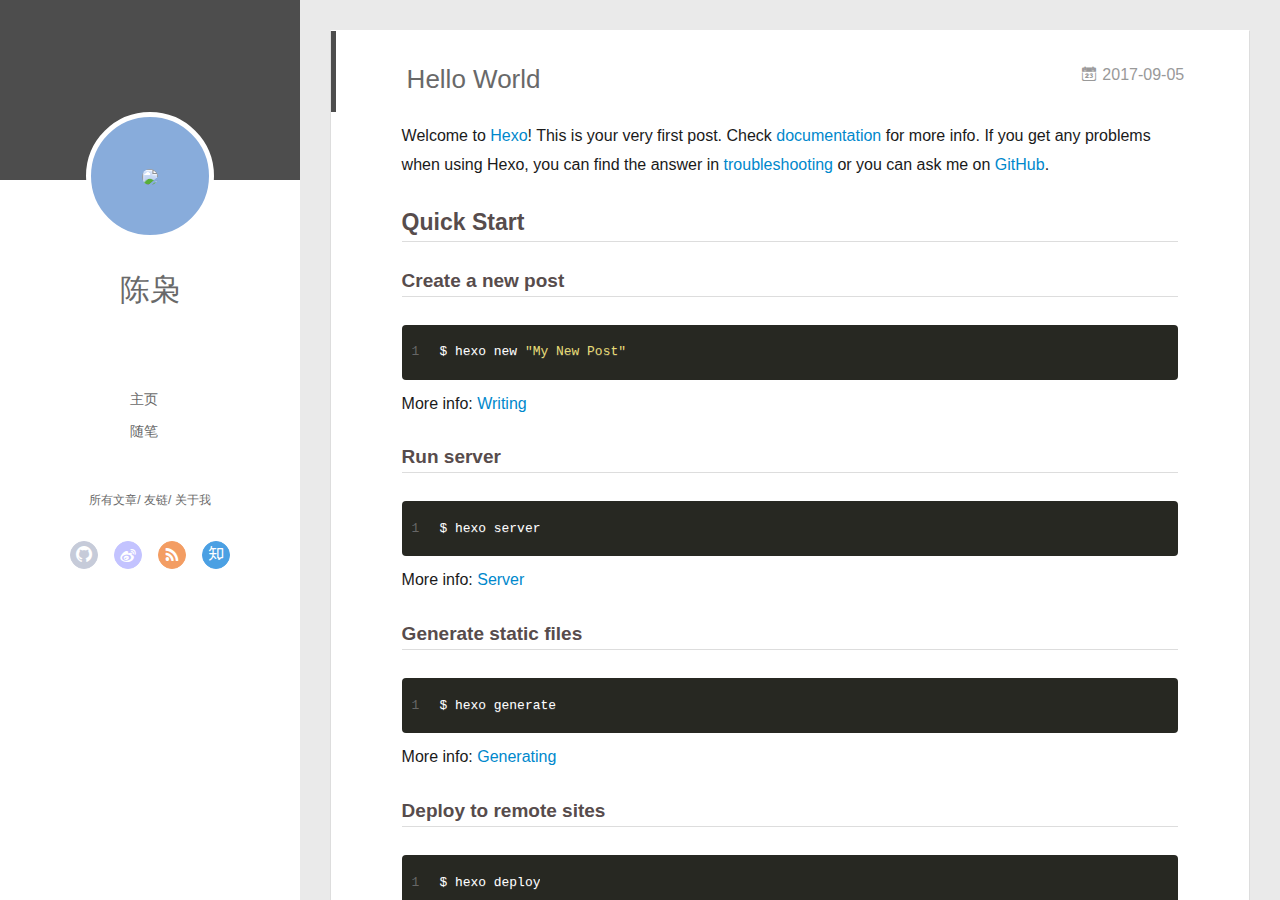
==== commit 2ad4080e: "Site updated: 2017-09-05 16:35:09" ====
--- a/index.html
+++ b/index.html
@@ -8,16 +8,16 @@
   <link rel="dns-prefetch" href="http://yoursite.com">
   <title>chenx</title>
   <meta name="viewport" content="width=device-width, initial-scale=1, maximum-scale=1">
-  <meta name="description" content="我觉得陈其应该是一个孤儿吧">
+  <meta name="description" content="陈其，弱智？求求你滚出克！">
 <meta property="og:type" content="website">
 <meta property="og:title" content="chenx">
 <meta property="og:url" content="http://yoursite.com/index.html">
 <meta property="og:site_name" content="chenx">
-<meta property="og:description" content="我觉得陈其应该是一个孤儿吧">
+<meta property="og:description" content="陈其，弱智？求求你滚出克！">
 <meta property="og:locale" content="zh-Hans">
 <meta name="twitter:card" content="summary">
 <meta name="twitter:title" content="chenx">
-<meta name="twitter:description" content="我觉得陈其应该是一个孤儿吧">
+<meta name="twitter:description" content="陈其，弱智？求求你滚出克！">
   
     <link rel="alternative" href="/atom.xml" title="chenx" type="application/atom+xml">
   
@@ -46,7 +46,7 @@
 <div class="intrude-less">
 	<header id="header" class="inner">
 		<a href="" class="profilepic">
-			<img src="" class="js-avatar">
+			<img src="http://img.sj33.cn/uploads/allimg/201401/7-140126231522E0.jpg" class="js-avatar">
 		</a>
 		<hgroup>
 		  <h1 class="header-author"><a href="">陈枭</a></h1>
@@ -104,7 +104,7 @@
 	<div class="intrude-less">
 		<header id="header" class="inner">
 			<div class="profilepic">
-				<img src="" class="js-avatar">
+				<img src="http://img.sj33.cn/uploads/allimg/201401/7-140126231522E0.jpg" class="js-avatar">
 			</div>
 			<hgroup>
 			  <h1 class="header-author js-header-author">陈枭</h1>
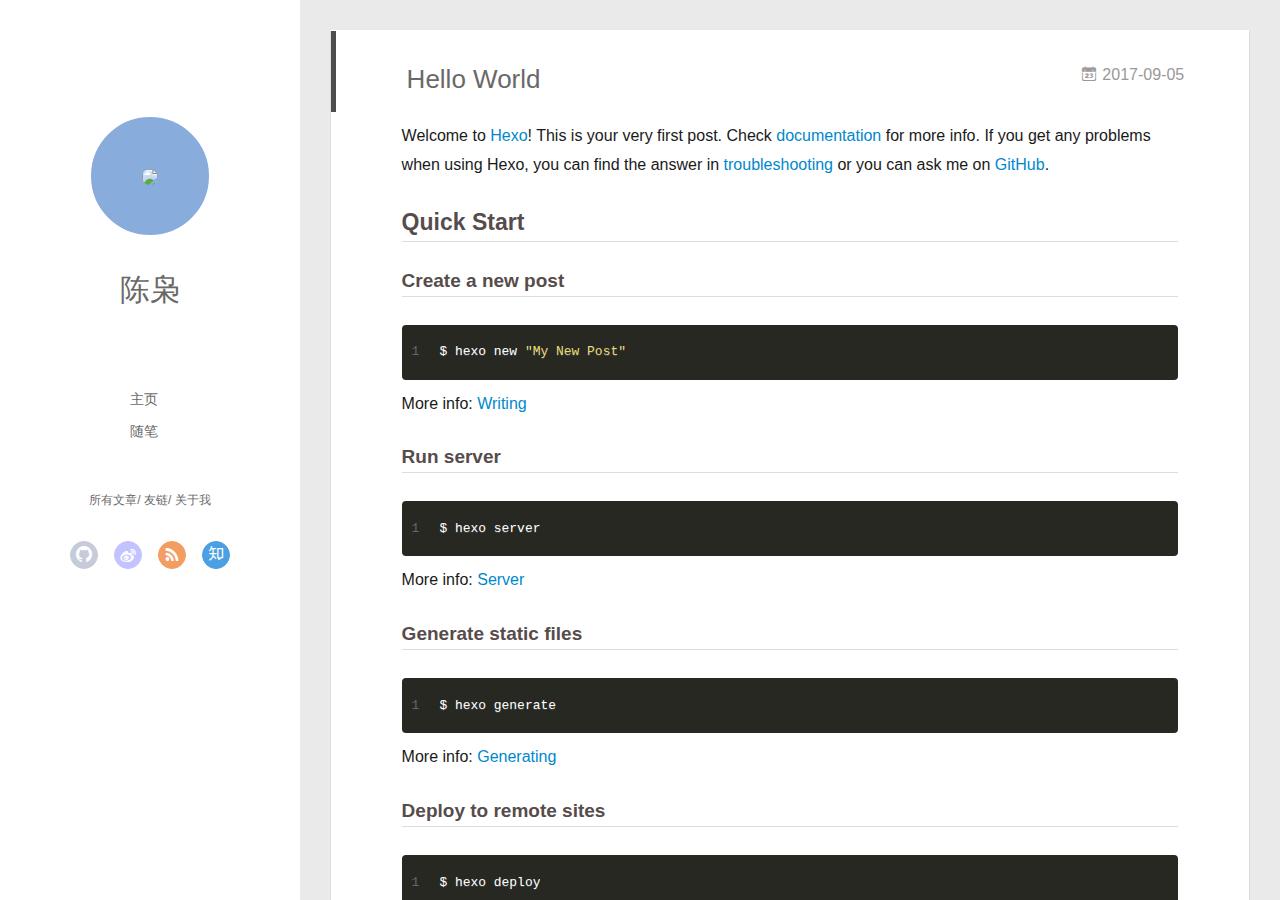
==== commit 48f82c01: "Site updated: 2017-09-05 16:38:31" ====
--- a/index.html
+++ b/index.html
@@ -42,7 +42,7 @@
     <canvas id="anm-canvas" class="anm-canvas"></canvas>
     <div class="left-col" q-class="show:isShow">
       
-<div class="overlay" style="background: #4d4d4d"></div>
+<div class="overlay" style="background: #ffffff"></div>
 <div class="intrude-less">
 	<header id="header" class="inner">
 		<a href="" class="profilepic">
@@ -97,7 +97,7 @@
     <div class="mid-col" q-class="show:isShow,hide:isShow|isFalse">
       
 <nav id="mobile-nav">
-  	<div class="overlay js-overlay" style="background: #4d4d4d"></div>
+  	<div class="overlay js-overlay" style="background: #ffffff"></div>
 	<div class="btnctn js-mobile-btnctn">
   		<div class="slider-trigger list" q-on="click: openSlider(e)"><i class="icon icon-sort"></i></div>
 	</div>
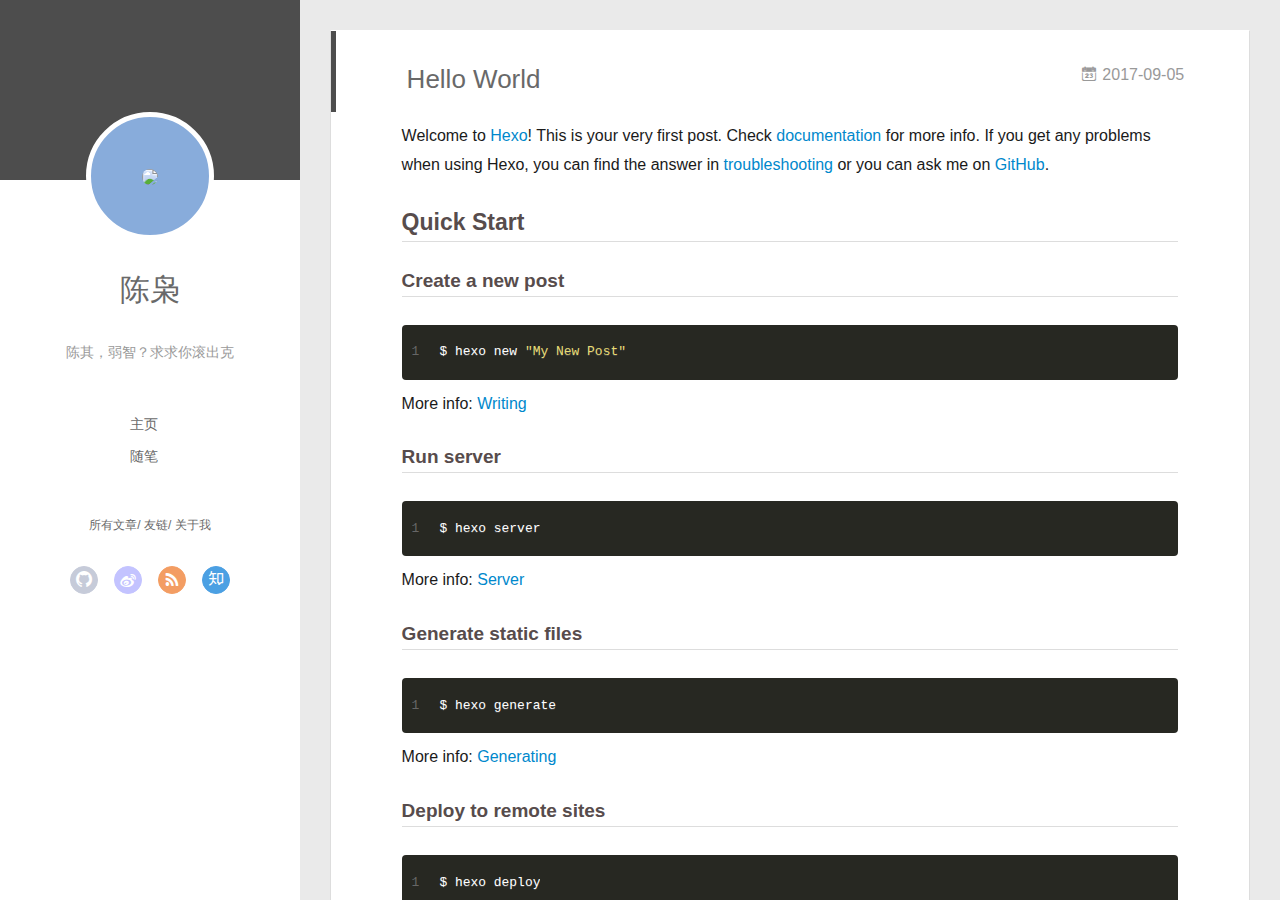
==== commit f0c6197d: "Site updated: 2017-09-05 16:50:02" ====
--- a/index.html
+++ b/index.html
@@ -6,20 +6,20 @@
   <meta name="renderer" content="webkit">
   <meta http-equiv="X-UA-Compatible" content="IE=edge" >
   <link rel="dns-prefetch" href="http://yoursite.com">
-  <title>chenx</title>
+  <title>chenx的博客</title>
   <meta name="viewport" content="width=device-width, initial-scale=1, maximum-scale=1">
-  <meta name="description" content="陈其，弱智？求求你滚出克！">
+  <meta name="description" content="想要改变自己">
 <meta property="og:type" content="website">
-<meta property="og:title" content="chenx">
+<meta property="og:title" content="chenx的博客">
 <meta property="og:url" content="http://yoursite.com/index.html">
-<meta property="og:site_name" content="chenx">
-<meta property="og:description" content="陈其，弱智？求求你滚出克！">
+<meta property="og:site_name" content="chenx的博客">
+<meta property="og:description" content="想要改变自己">
 <meta property="og:locale" content="zh-Hans">
 <meta name="twitter:card" content="summary">
-<meta name="twitter:title" content="chenx">
-<meta name="twitter:description" content="陈其，弱智？求求你滚出克！">
-  
-    <link rel="alternative" href="/atom.xml" title="chenx" type="application/atom+xml">
+<meta name="twitter:title" content="chenx的博客">
+<meta name="twitter:description" content="想要改变自己">
+  
+    <link rel="alternative" href="/atom.xml" title="chenx的博客" type="application/atom+xml">
   
   
     <link rel="icon" href="/favicon.png">
@@ -42,7 +42,7 @@
     <canvas id="anm-canvas" class="anm-canvas"></canvas>
     <div class="left-col" q-class="show:isShow">
       
-<div class="overlay" style="background: #ffffff"></div>
+<div class="overlay" style="background: #4d4d4d"></div>
 <div class="intrude-less">
 	<header id="header" class="inner">
 		<a href="" class="profilepic">
@@ -52,6 +52,8 @@
 		  <h1 class="header-author"><a href="">陈枭</a></h1>
 		</hgroup>
 		
+		<p class="header-subtitle">陈其，弱智？求求你滚出克</p>
+		
 
 		<nav class="header-menu">
 			<ul>
@@ -80,11 +82,11 @@
 		<nav class="header-nav">
 			<div class="social">
 				
-					<a class="github" target="_blank" href="#" title="github"><i class="icon-github"></i></a>
+					<a class="github" target="_blank" href="https://github.com/sbirdChenx" title="github"><i class="icon-github"></i></a>
 		        
 					<a class="weibo" target="_blank" href="#" title="weibo"><i class="icon-weibo"></i></a>
 		        
-					<a class="rss" target="_blank" href="#" title="rss"><i class="icon-rss"></i></a>
+					<a class="rss" target="_blank" href="/atom.xml" title="rss"><i class="icon-rss"></i></a>
 		        
 					<a class="zhihu" target="_blank" href="#" title="zhihu"><i class="icon-zhihu"></i></a>
 		        
@@ -97,7 +99,7 @@
     <div class="mid-col" q-class="show:isShow,hide:isShow|isFalse">
       
 <nav id="mobile-nav">
-  	<div class="overlay js-overlay" style="background: #ffffff"></div>
+  	<div class="overlay js-overlay" style="background: #4d4d4d"></div>
 	<div class="btnctn js-mobile-btnctn">
   		<div class="slider-trigger list" q-on="click: openSlider(e)"><i class="icon icon-sort"></i></div>
 	</div>
@@ -110,6 +112,8 @@
 			  <h1 class="header-author js-header-author">陈枭</h1>
 			</hgroup>
 			
+			<p class="header-subtitle"><i class="icon icon-quo-left"></i>陈其，弱智？求求你滚出克<i class="icon icon-quo-right"></i></p>
+			
 			
 			
 				
@@ -121,11 +125,11 @@
 			<nav class="header-nav">
 				<div class="social">
 					
-						<a class="github" target="_blank" href="#" title="github"><i class="icon-github"></i></a>
+						<a class="github" target="_blank" href="https://github.com/sbirdChenx" title="github"><i class="icon-github"></i></a>
 			        
 						<a class="weibo" target="_blank" href="#" title="weibo"><i class="icon-weibo"></i></a>
 			        
-						<a class="rss" target="_blank" href="#" title="rss"><i class="icon-rss"></i></a>
+						<a class="rss" target="_blank" href="/atom.xml" title="rss"><i class="icon-rss"></i></a>
 			        
 						<a class="zhihu" target="_blank" href="#" title="zhihu"><i class="icon-zhihu"></i></a>
 			        
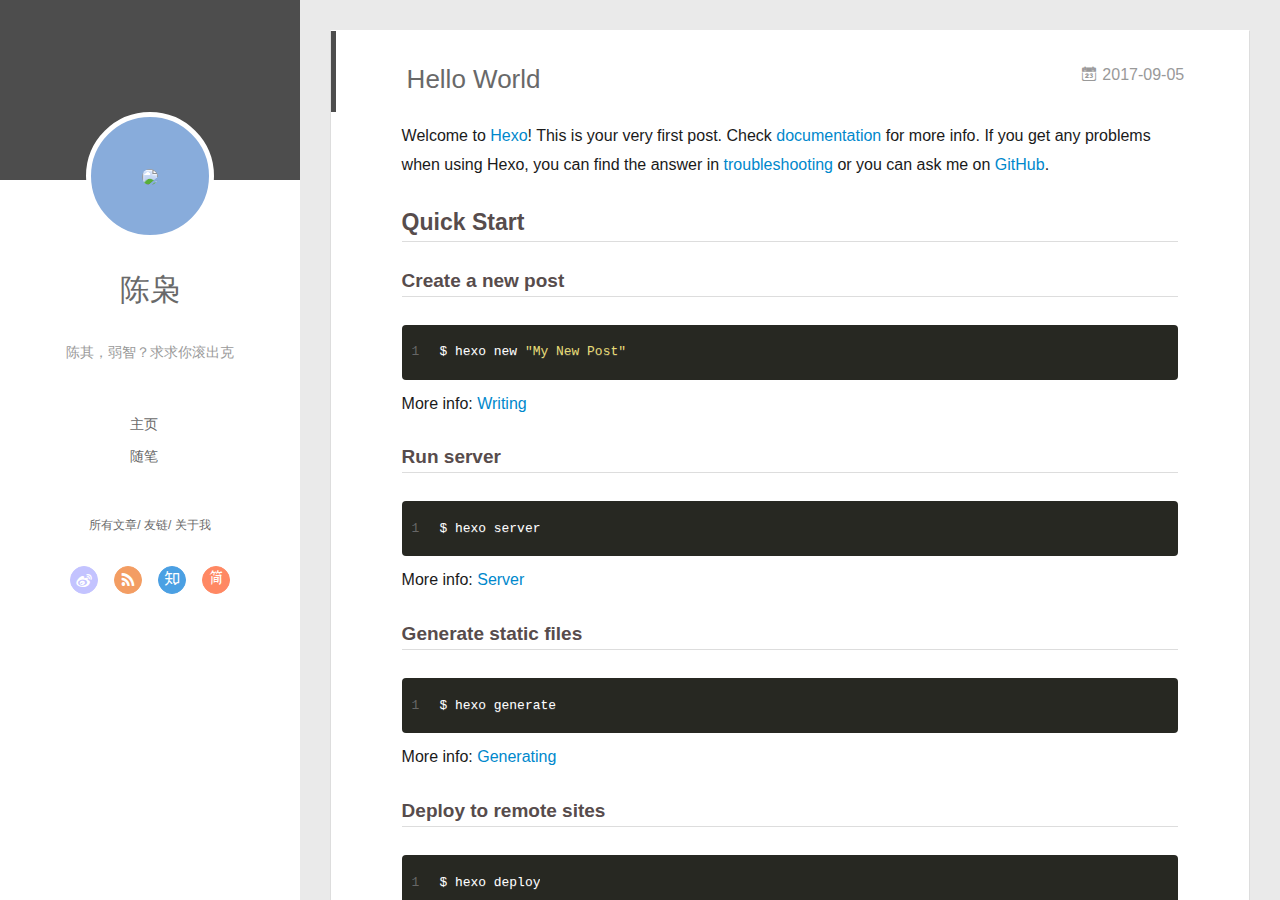
==== commit a2ee09ea: "Site updated: 2017-09-05 16:57:10" ====
--- a/index.html
+++ b/index.html
@@ -82,13 +82,13 @@
 		<nav class="header-nav">
 			<div class="social">
 				
-					<a class="github" target="_blank" href="https://github.com/sbirdChenx" title="github"><i class="icon-github"></i></a>
-		        
 					<a class="weibo" target="_blank" href="#" title="weibo"><i class="icon-weibo"></i></a>
 		        
 					<a class="rss" target="_blank" href="/atom.xml" title="rss"><i class="icon-rss"></i></a>
 		        
 					<a class="zhihu" target="_blank" href="#" title="zhihu"><i class="icon-zhihu"></i></a>
+		        
+					<a class="jianshu" target="_blank" href="http://www.jianshu.com/u/31853dbfe23c" title="jianshu"><i class="icon-jianshu"></i></a>
 		        
 			</div>
 		</nav>
@@ -125,13 +125,13 @@
 			<nav class="header-nav">
 				<div class="social">
 					
-						<a class="github" target="_blank" href="https://github.com/sbirdChenx" title="github"><i class="icon-github"></i></a>
-			        
 						<a class="weibo" target="_blank" href="#" title="weibo"><i class="icon-weibo"></i></a>
 			        
 						<a class="rss" target="_blank" href="/atom.xml" title="rss"><i class="icon-rss"></i></a>
 			        
 						<a class="zhihu" target="_blank" href="#" title="zhihu"><i class="icon-zhihu"></i></a>
+			        
+						<a class="jianshu" target="_blank" href="http://www.jianshu.com/u/31853dbfe23c" title="jianshu"><i class="icon-jianshu"></i></a>
 			        
 				</div>
 			</nav>
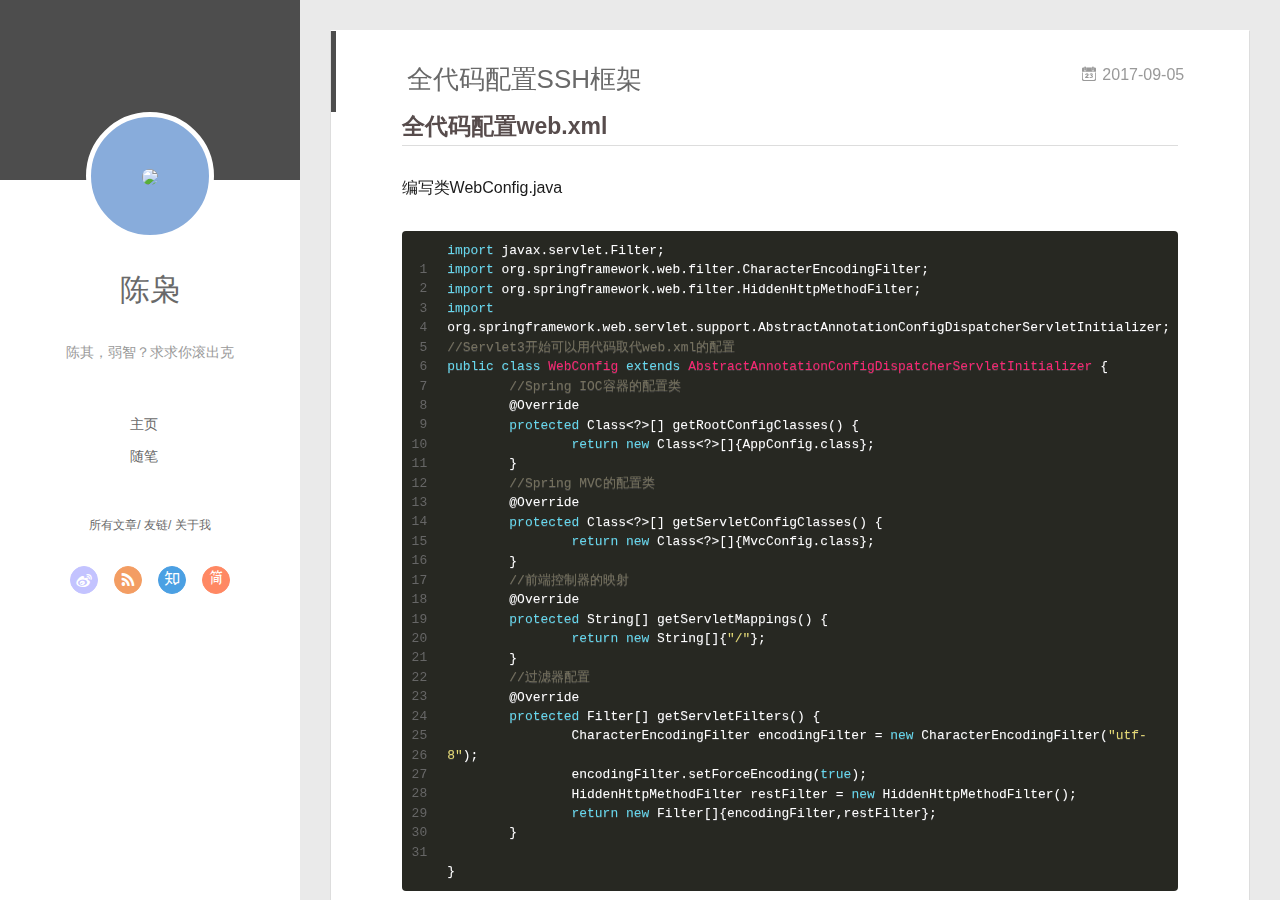
==== commit f42b1ce6: "Site updated: 2017-09-05 19:20:22" ====
--- a/index.html
+++ b/index.html
@@ -159,36 +159,30 @@
           <div id="js-content" class="content-ll">
             
   
-    <article id="post-hello-world" class="article article-type-post  article-index" itemscope itemprop="blogPost">
+    <article id="post-全代码配置SSH框架" class="article article-type-post  article-index" itemscope itemprop="blogPost">
   <div class="article-inner">
     
       <header class="article-header">
         
   
     <h1 itemprop="name">
-      <a class="article-title" href="/2017/09/05/hello-world/">Hello World</a>
+      <a class="article-title" href="/2017/09/05/全代码配置SSH框架/">全代码配置SSH框架</a>
     </h1>
   
 
         
-        <a href="/2017/09/05/hello-world/" class="archive-article-date">
-  	<time datetime="2017-09-05T05:32:25.807Z" itemprop="datePublished"><i class="icon-calendar icon"></i>2017-09-05</time>
+        <a href="/2017/09/05/全代码配置SSH框架/" class="archive-article-date">
+  	<time datetime="2017-09-05T09:03:27.667Z" itemprop="datePublished"><i class="icon-calendar icon"></i>2017-09-05</time>
 </a>
         
       </header>
     
     <div class="article-entry" itemprop="articleBody">
       
-        <p>Welcome to <a href="https://hexo.io/" target="_blank" rel="external">Hexo</a>! This is your very first post. Check <a href="https://hexo.io/docs/" target="_blank" rel="external">documentation</a> for more info. If you get any problems when using Hexo, you can find the answer in <a href="https://hexo.io/docs/troubleshooting.html" target="_blank" rel="external">troubleshooting</a> or you can ask me on <a href="https://github.com/hexojs/hexo/issues" target="_blank" rel="external">GitHub</a>.</p>
-<h2 id="Quick-Start"><a href="#Quick-Start" class="headerlink" title="Quick Start"></a>Quick Start</h2><h3 id="Create-a-new-post"><a href="#Create-a-new-post" class="headerlink" title="Create a new post"></a>Create a new post</h3><figure class="highlight bash"><table><tr><td class="gutter"><pre><div class="line">1</div></pre></td><td class="code"><pre><div class="line">$ hexo new <span class="string">"My New Post"</span></div></pre></td></tr></table></figure>
-<p>More info: <a href="https://hexo.io/docs/writing.html" target="_blank" rel="external">Writing</a></p>
-<h3 id="Run-server"><a href="#Run-server" class="headerlink" title="Run server"></a>Run server</h3><figure class="highlight bash"><table><tr><td class="gutter"><pre><div class="line">1</div></pre></td><td class="code"><pre><div class="line">$ hexo server</div></pre></td></tr></table></figure>
-<p>More info: <a href="https://hexo.io/docs/server.html" target="_blank" rel="external">Server</a></p>
-<h3 id="Generate-static-files"><a href="#Generate-static-files" class="headerlink" title="Generate static files"></a>Generate static files</h3><figure class="highlight bash"><table><tr><td class="gutter"><pre><div class="line">1</div></pre></td><td class="code"><pre><div class="line">$ hexo generate</div></pre></td></tr></table></figure>
-<p>More info: <a href="https://hexo.io/docs/generating.html" target="_blank" rel="external">Generating</a></p>
-<h3 id="Deploy-to-remote-sites"><a href="#Deploy-to-remote-sites" class="headerlink" title="Deploy to remote sites"></a>Deploy to remote sites</h3><figure class="highlight bash"><table><tr><td class="gutter"><pre><div class="line">1</div></pre></td><td class="code"><pre><div class="line">$ hexo deploy</div></pre></td></tr></table></figure>
-<p>More info: <a href="https://hexo.io/docs/deployment.html" target="_blank" rel="external">Deployment</a></p>
-
+        <h2 id="全代码配置web-xml"><a href="#全代码配置web-xml" class="headerlink" title="全代码配置web.xml"></a>全代码配置web.xml</h2><p>编写类WebConfig.java<br><figure class="highlight java"><table><tr><td class="gutter"><pre><div class="line">1</div><div class="line">2</div><div class="line">3</div><div class="line">4</div><div class="line">5</div><div class="line">6</div><div class="line">7</div><div class="line">8</div><div class="line">9</div><div class="line">10</div><div class="line">11</div><div class="line">12</div><div class="line">13</div><div class="line">14</div><div class="line">15</div><div class="line">16</div><div class="line">17</div><div class="line">18</div><div class="line">19</div><div class="line">20</div><div class="line">21</div><div class="line">22</div><div class="line">23</div><div class="line">24</div><div class="line">25</div><div class="line">26</div><div class="line">27</div><div class="line">28</div><div class="line">29</div><div class="line">30</div><div class="line">31</div></pre></td><td class="code"><pre><div class="line"><span class="keyword">import</span> javax.servlet.Filter;</div><div class="line"><span class="keyword">import</span> org.springframework.web.filter.CharacterEncodingFilter;</div><div class="line"><span class="keyword">import</span> org.springframework.web.filter.HiddenHttpMethodFilter;</div><div class="line"><span class="keyword">import</span> org.springframework.web.servlet.support.AbstractAnnotationConfigDispatcherServletInitializer;</div><div class="line"><span class="comment">//Servlet3开始可以用代码取代web.xml的配置</span></div><div class="line"><span class="keyword">public</span> <span class="class"><span class="keyword">class</span> <span class="title">WebConfig</span> <span class="keyword">extends</span> <span class="title">AbstractAnnotationConfigDispatcherServletInitializer</span> </span>&#123;</div><div class="line">	<span class="comment">//Spring IOC容器的配置类</span></div><div class="line">	<span class="meta">@Override</span></div><div class="line">	<span class="keyword">protected</span> Class&lt;?&gt;[] getRootConfigClasses() &#123;</div><div class="line">		<span class="keyword">return</span> <span class="keyword">new</span> Class&lt;?&gt;[]&#123;AppConfig.class&#125;;</div><div class="line">	&#125;</div><div class="line">	<span class="comment">//Spring MVC的配置类</span></div><div class="line">	<span class="meta">@Override</span></div><div class="line">	<span class="keyword">protected</span> Class&lt;?&gt;[] getServletConfigClasses() &#123;</div><div class="line">		<span class="keyword">return</span> <span class="keyword">new</span> Class&lt;?&gt;[]&#123;MvcConfig.class&#125;;</div><div class="line">	&#125;</div><div class="line">	<span class="comment">//前端控制器的映射</span></div><div class="line">	<span class="meta">@Override</span></div><div class="line">	<span class="keyword">protected</span> String[] getServletMappings() &#123;</div><div class="line">		<span class="keyword">return</span> <span class="keyword">new</span> String[]&#123;<span class="string">"/"</span>&#125;;</div><div class="line">	&#125;</div><div class="line">	<span class="comment">//过滤器配置</span></div><div class="line">	<span class="meta">@Override</span></div><div class="line">	<span class="keyword">protected</span> Filter[] getServletFilters() &#123;</div><div class="line">		CharacterEncodingFilter encodingFilter = <span class="keyword">new</span> CharacterEncodingFilter(<span class="string">"utf-8"</span>);</div><div class="line">		encodingFilter.setForceEncoding(<span class="keyword">true</span>);</div><div class="line">		HiddenHttpMethodFilter restFilter = <span class="keyword">new</span> HiddenHttpMethodFilter();</div><div class="line">		<span class="keyword">return</span> <span class="keyword">new</span> Filter[]&#123;encodingFilter,restFilter&#125;;</div><div class="line">	&#125;</div><div class="line"></div><div class="line">&#125;</div></pre></td></tr></table></figure></p>
+        
+          <a class="article-more-a" href="/2017/09/05/全代码配置SSH框架/#more">more >></a>
+        
       
 
       
@@ -196,11 +190,124 @@
     <div class="article-info article-info-index">
       
       
+	<div class="article-tag tagcloud">
+		<i class="icon-price-tags icon"></i>
+		<ul class="article-tag-list">
+			 
+        		<li class="article-tag-list-item">
+        			<a href="javascript:void(0)" class="js-tag article-tag-list-link color5">java</a>
+        		</li>
+      		 
+        		<li class="article-tag-list-item">
+        			<a href="javascript:void(0)" class="js-tag article-tag-list-link color2">spring</a>
+        		</li>
+      		 
+        		<li class="article-tag-list-item">
+        			<a href="javascript:void(0)" class="js-tag article-tag-list-link color1">全代码配置</a>
+        		</li>
+      		
+		</ul>
+	</div>
+
       
 
       
         <p class="article-more-link">
-          <a class="article-more-a" href="/2017/09/05/hello-world/">展开全文 >></a>
+          <a class="article-more-a" href="/2017/09/05/全代码配置SSH框架/">展开全文 >></a>
+        </p>
+      
+
+      
+      <div class="clearfix"></div>
+    </div>
+  </div>
+</article>
+
+<aside class="wrap-side-operation">
+    <div class="mod-side-operation">
+        
+        <div class="jump-container" id="js-jump-container" style="display:none;">
+            <a href="javascript:void(0)" class="mod-side-operation__jump-to-top">
+                <i class="icon-font icon-back"></i>
+            </a>
+            <div id="js-jump-plan-container" class="jump-plan-container" style="top: -11px;">
+                <i class="icon-font icon-plane jump-plane"></i>
+            </div>
+        </div>
+        
+        
+    </div>
+</aside>
+
+
+
+
+  
+    <article id="post-Spring整合导出Excle和PDF" class="article article-type-post  article-index" itemscope itemprop="blogPost">
+  <div class="article-inner">
+    
+      <header class="article-header">
+        
+  
+    <h1 itemprop="name">
+      <a class="article-title" href="/2017/09/05/Spring整合导出Excle和PDF/">Spring整合导出Excle和PDF</a>
+    </h1>
+  
+
+        
+        <a href="/2017/09/05/Spring整合导出Excle和PDF/" class="archive-article-date">
+  	<time datetime="2017-09-05T09:01:07.350Z" itemprop="datePublished"><i class="icon-calendar icon"></i>2017-09-05</time>
+</a>
+        
+      </header>
+    
+    <div class="article-entry" itemprop="articleBody">
+      
+        <h2 id="导出excle表格"><a href="#导出excle表格" class="headerlink" title="导出excle表格"></a>导出excle表格</h2><ul>
+<li><p>添加依赖<br>使用apache的开源框架POI</p>
+<figure class="highlight xml"><table><tr><td class="gutter"><pre><div class="line">1</div><div class="line">2</div><div class="line">3</div><div class="line">4</div><div class="line">5</div></pre></td><td class="code"><pre><div class="line"><span class="tag">&lt;<span class="name">dependency</span>&gt;</span></div><div class="line">            <span class="tag">&lt;<span class="name">groupId</span>&gt;</span>org.apache.poi<span class="tag">&lt;/<span class="name">groupId</span>&gt;</span></div><div class="line">            <span class="tag">&lt;<span class="name">artifactId</span>&gt;</span>poi<span class="tag">&lt;/<span class="name">artifactId</span>&gt;</span></div><div class="line">            <span class="tag">&lt;<span class="name">version</span>&gt;</span>3.16<span class="tag">&lt;/<span class="name">version</span>&gt;</span></div><div class="line">        <span class="tag">&lt;/<span class="name">dependency</span>&gt;</span></div></pre></td></tr></table></figure>
+</li>
+<li><p>springmvc中配置<br>springmvc配置自定义的视图解析器</p>
+<figure class="highlight xml"><table><tr><td class="gutter"><pre><div class="line">1</div><div class="line">2</div><div class="line">3</div><div class="line">4</div><div class="line">5</div><div class="line">6</div><div class="line">7</div><div class="line">8</div></pre></td><td class="code"><pre><div class="line"><span class="comment">&lt;!-- 命名解析器 --&gt;</span></div><div class="line">	<span class="comment">&lt;!-- 1. BeanNameViewResolver --&gt;</span></div><div class="line">	<span class="tag">&lt;<span class="name">bean</span> <span class="attr">class</span>=<span class="string">"org.springframework.web.servlet.view.BeanNameViewResolver"</span>&gt;</span></div><div class="line">		<span class="tag">&lt;<span class="name">property</span> <span class="attr">name</span>=<span class="string">"order"</span> <span class="attr">value</span>=<span class="string">"1"</span> /&gt;</span></div><div class="line">	<span class="tag">&lt;/<span class="name">bean</span>&gt;</span></div><div class="line">	<span class="comment">&lt;!-- 自定义视图 --&gt;</span></div><div class="line">	<span class="comment">&lt;!-- 2. Custom View --&gt;</span></div><div class="line">	<span class="tag">&lt;<span class="name">bean</span> <span class="attr">id</span>=<span class="string">"distExcel"</span> <span class="attr">class</span>=<span class="string">"com.qfedu.house.view.DistrictExcelView"</span> /&gt;</span></div></pre></td></tr></table></figure>
+</li>
+</ul>
+<blockquote>
+<p><strong>BeanNameViewResolver</strong>:自定义视图，通过视图名解析</p>
+</blockquote>
+        
+          <a class="article-more-a" href="/2017/09/05/Spring整合导出Excle和PDF/#more">more >></a>
+        
+      
+
+      
+    </div>
+    <div class="article-info article-info-index">
+      
+      
+	<div class="article-tag tagcloud">
+		<i class="icon-price-tags icon"></i>
+		<ul class="article-tag-list">
+			 
+        		<li class="article-tag-list-item">
+        			<a href="javascript:void(0)" class="js-tag article-tag-list-link color5">java</a>
+        		</li>
+      		 
+        		<li class="article-tag-list-item">
+        			<a href="javascript:void(0)" class="js-tag article-tag-list-link color2">spring</a>
+        		</li>
+      		 
+        		<li class="article-tag-list-item">
+        			<a href="javascript:void(0)" class="js-tag article-tag-list-link color5">导出文件</a>
+        		</li>
+      		
+		</ul>
+	</div>
+
+      
+
+      
+        <p class="article-more-link">
+          <a class="article-more-a" href="/2017/09/05/Spring整合导出Excle和PDF/">展开全文 >></a>
         </p>
       
 
@@ -322,6 +429,22 @@
             <input type="checkbox" q-on="click:toggleTag(e)" q-attr="checked:showTags">
           </label>
           <ul class="article-tag-list" q-show="showTags">
+             
+              <li class="article-tag-list-item">
+                <a href="javascript:void(0)" class="js-tag color5">java</a>
+              </li>
+             
+              <li class="article-tag-list-item">
+                <a href="javascript:void(0)" class="js-tag color2">spring</a>
+              </li>
+             
+              <li class="article-tag-list-item">
+                <a href="javascript:void(0)" class="js-tag color5">导出文件</a>
+              </li>
+             
+              <li class="article-tag-list-item">
+                <a href="javascript:void(0)" class="js-tag color1">全代码配置</a>
+              </li>
             
             <div class="clearfix"></div>
           </ul>
